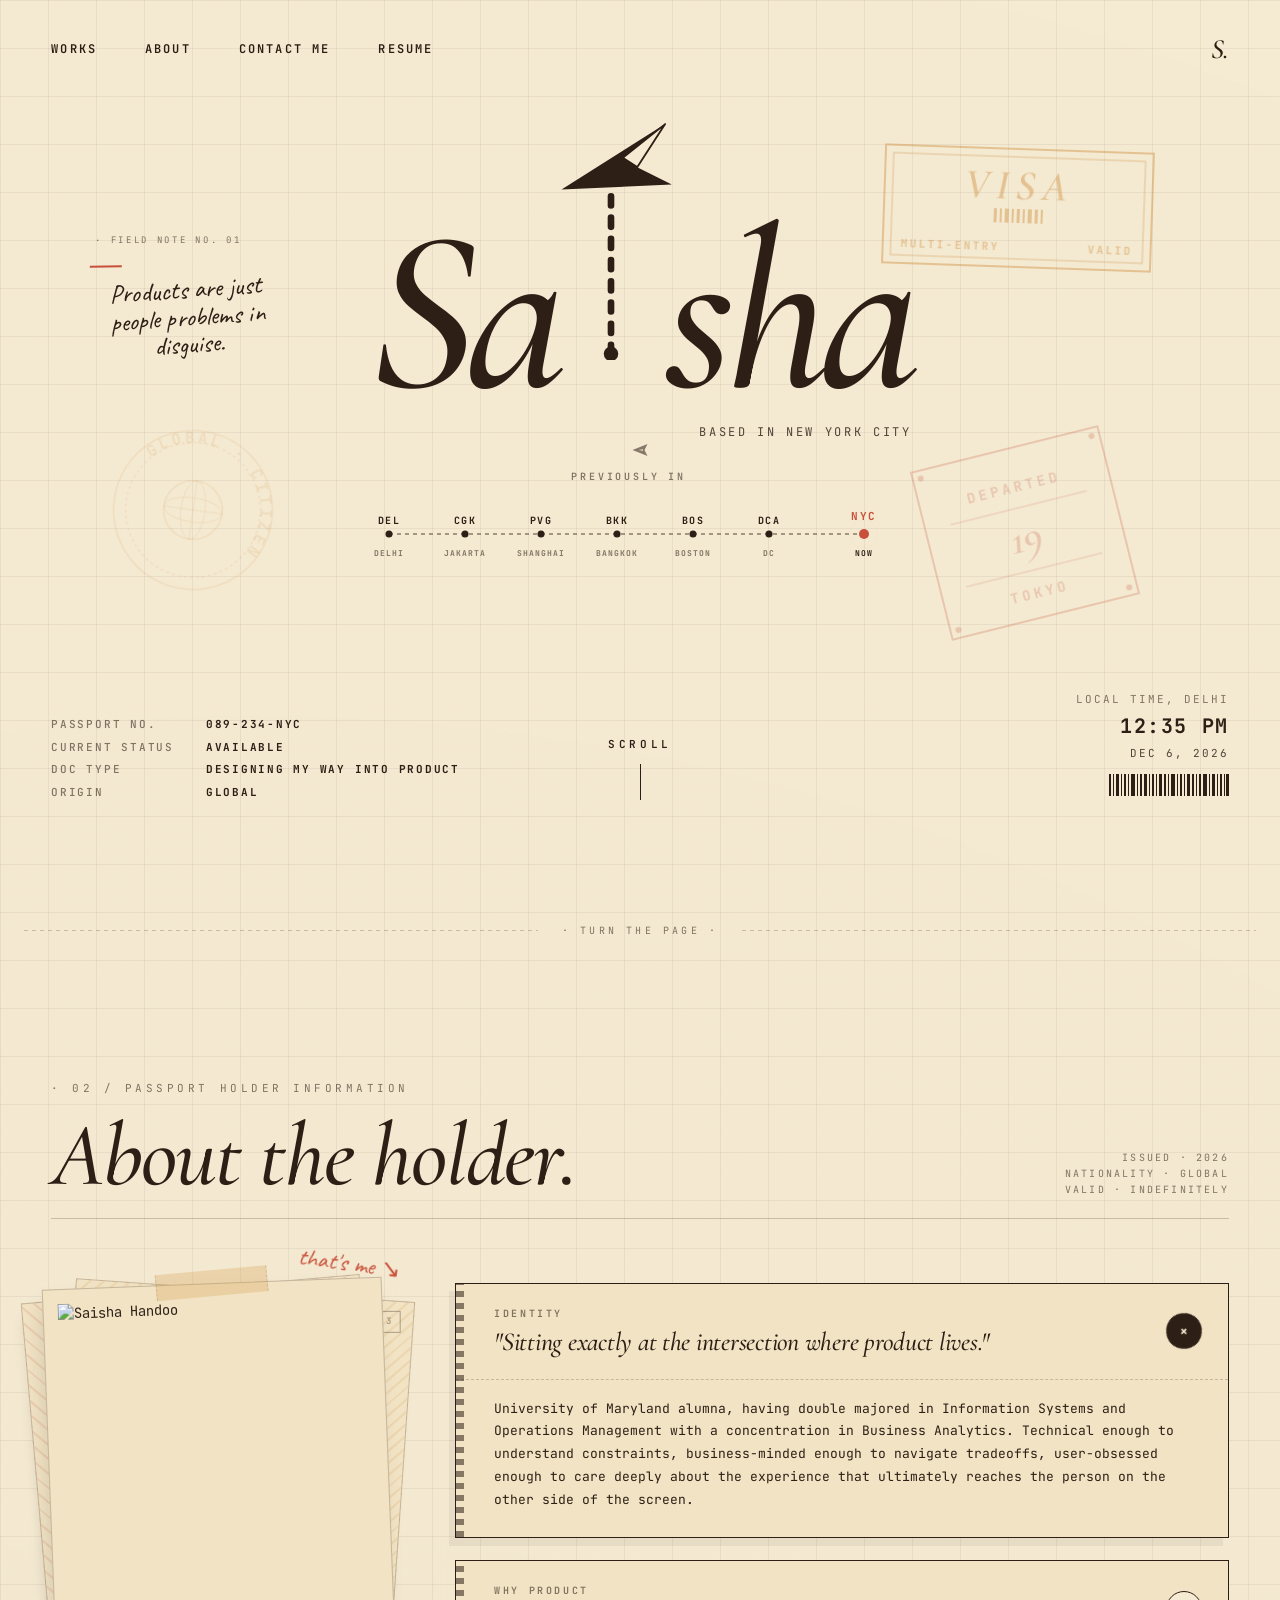
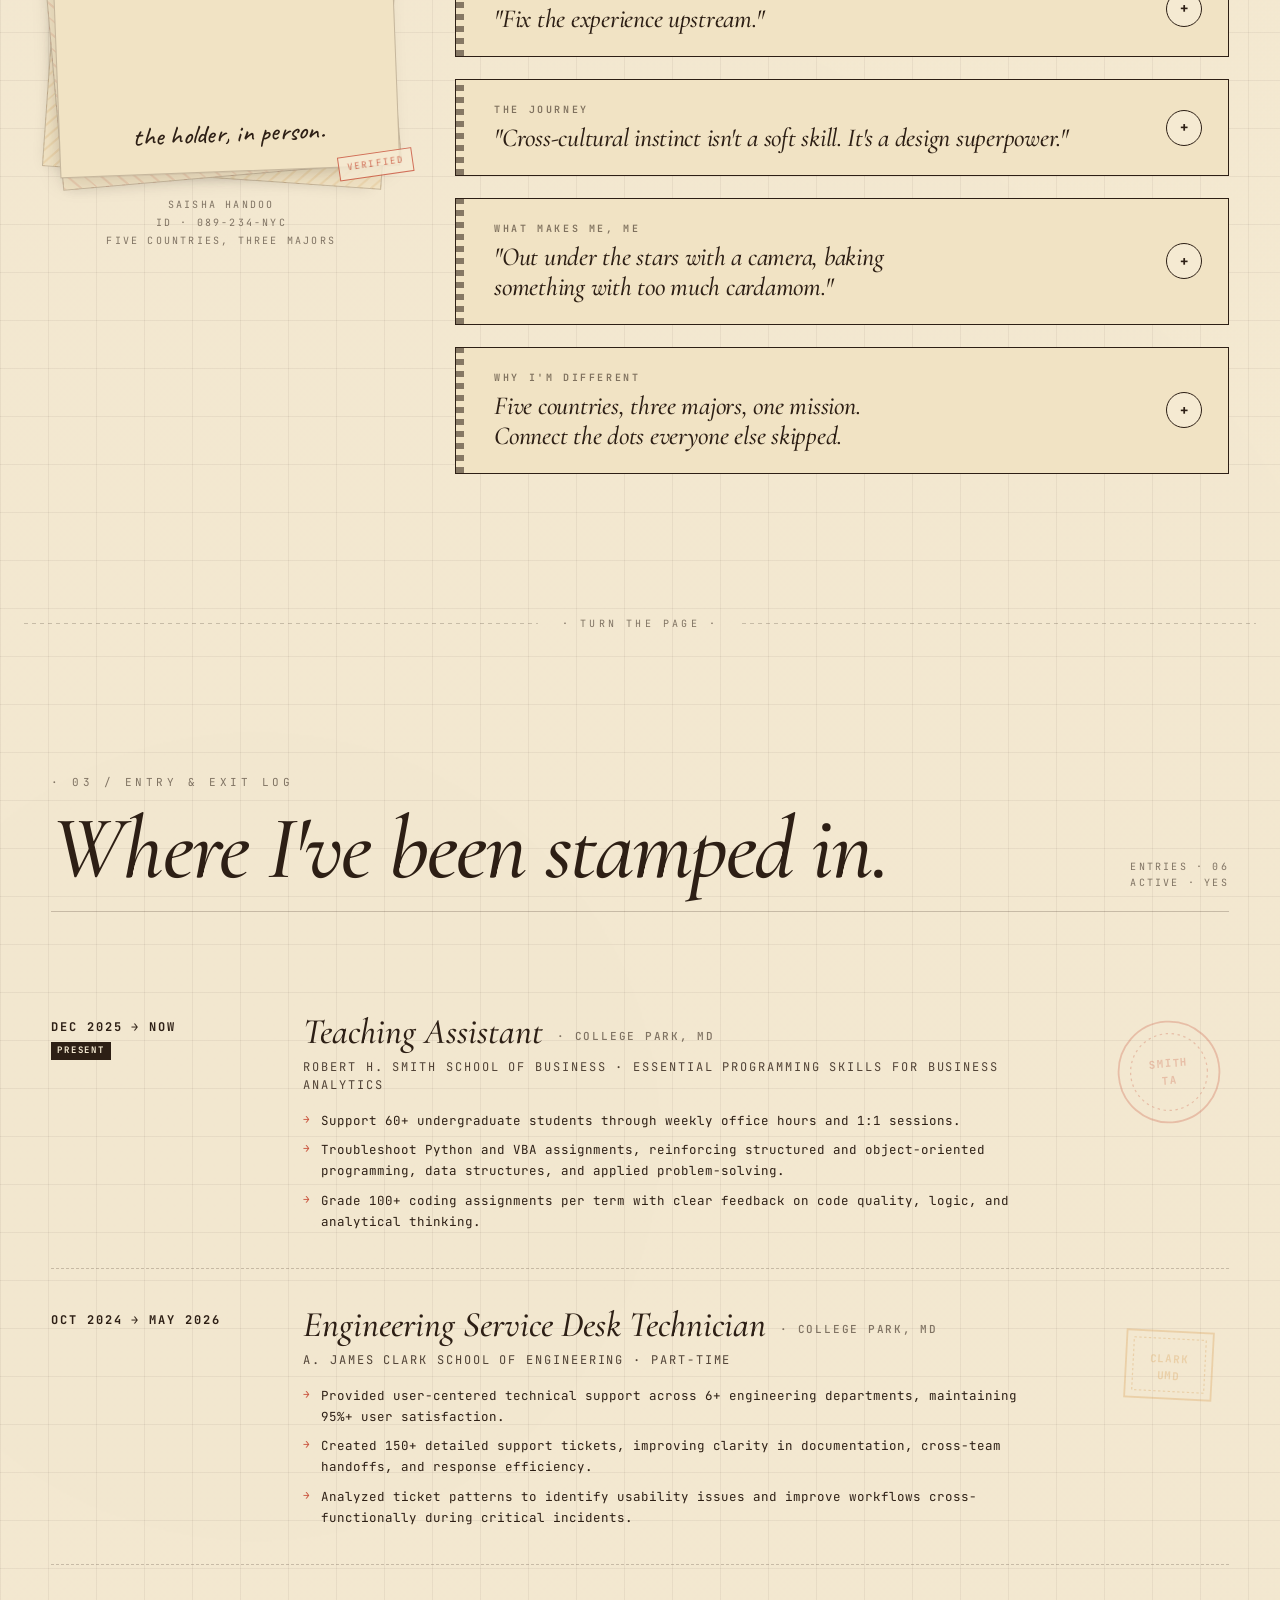
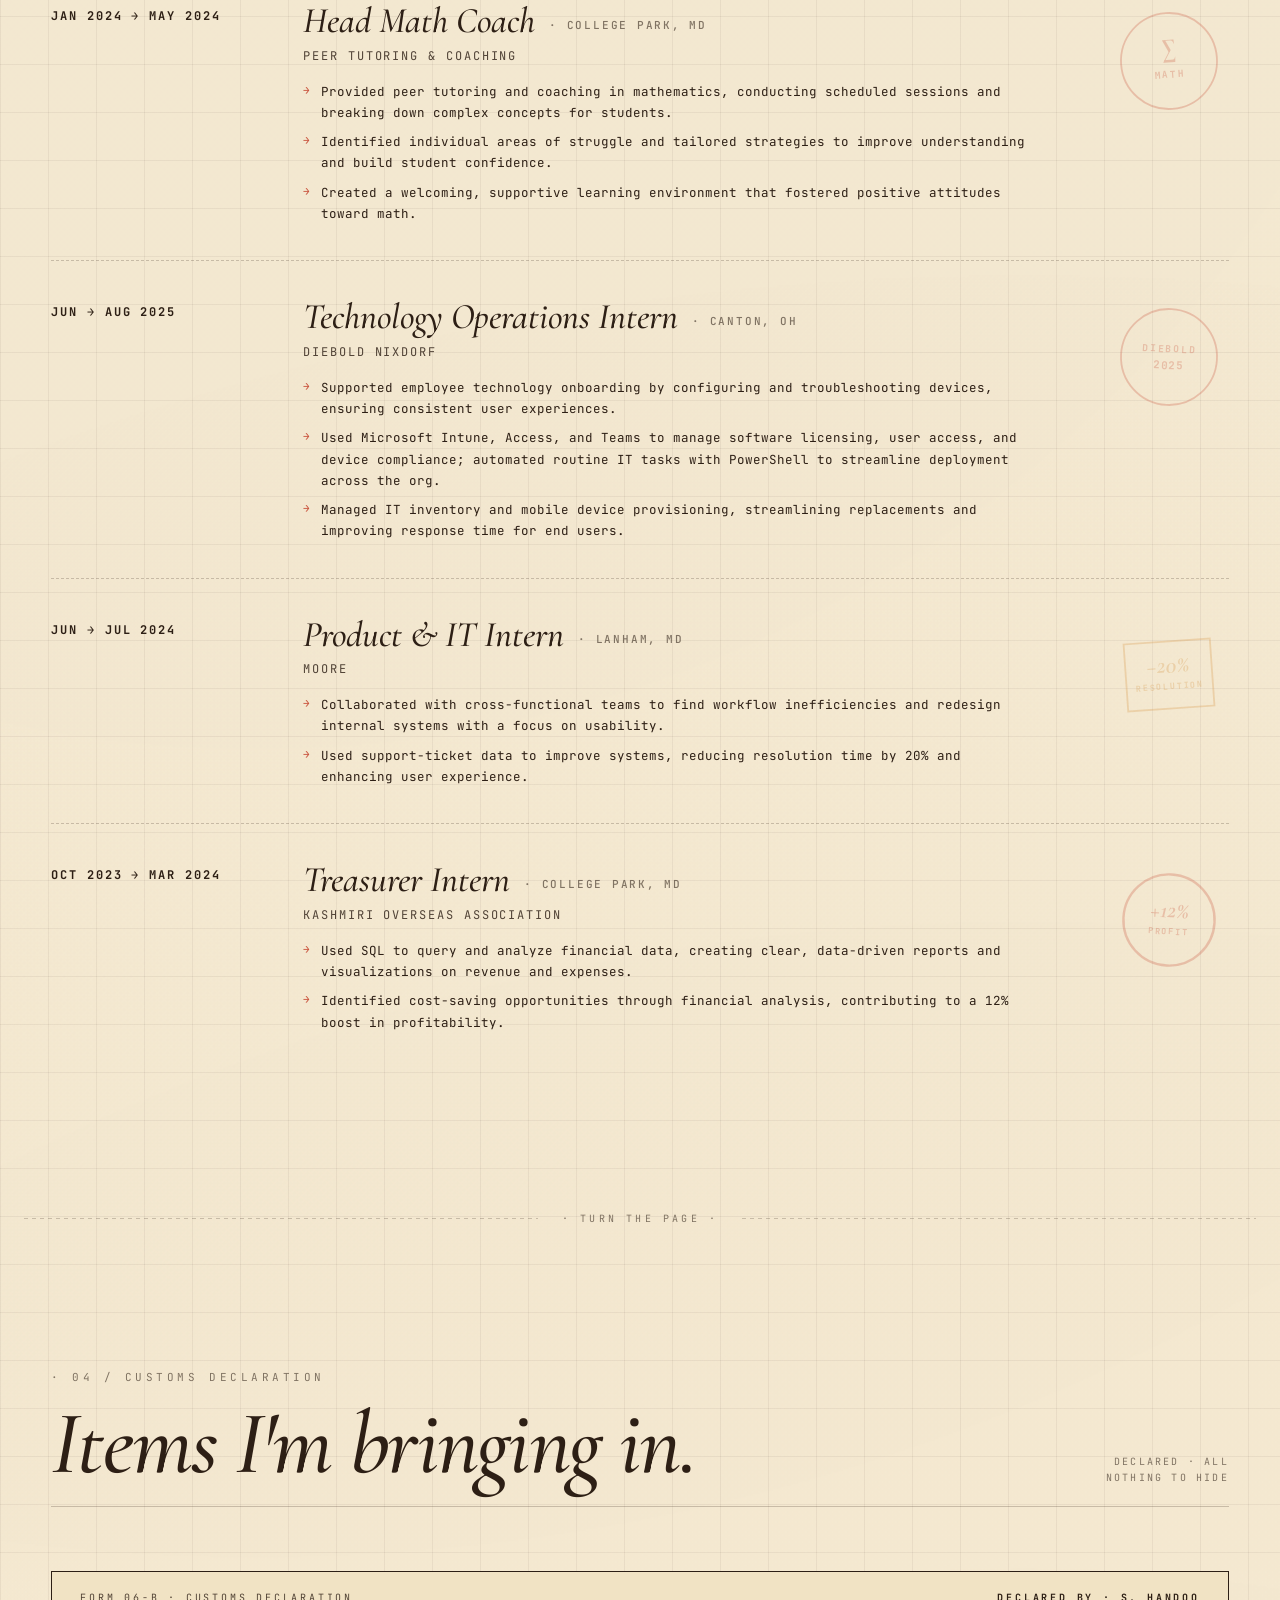
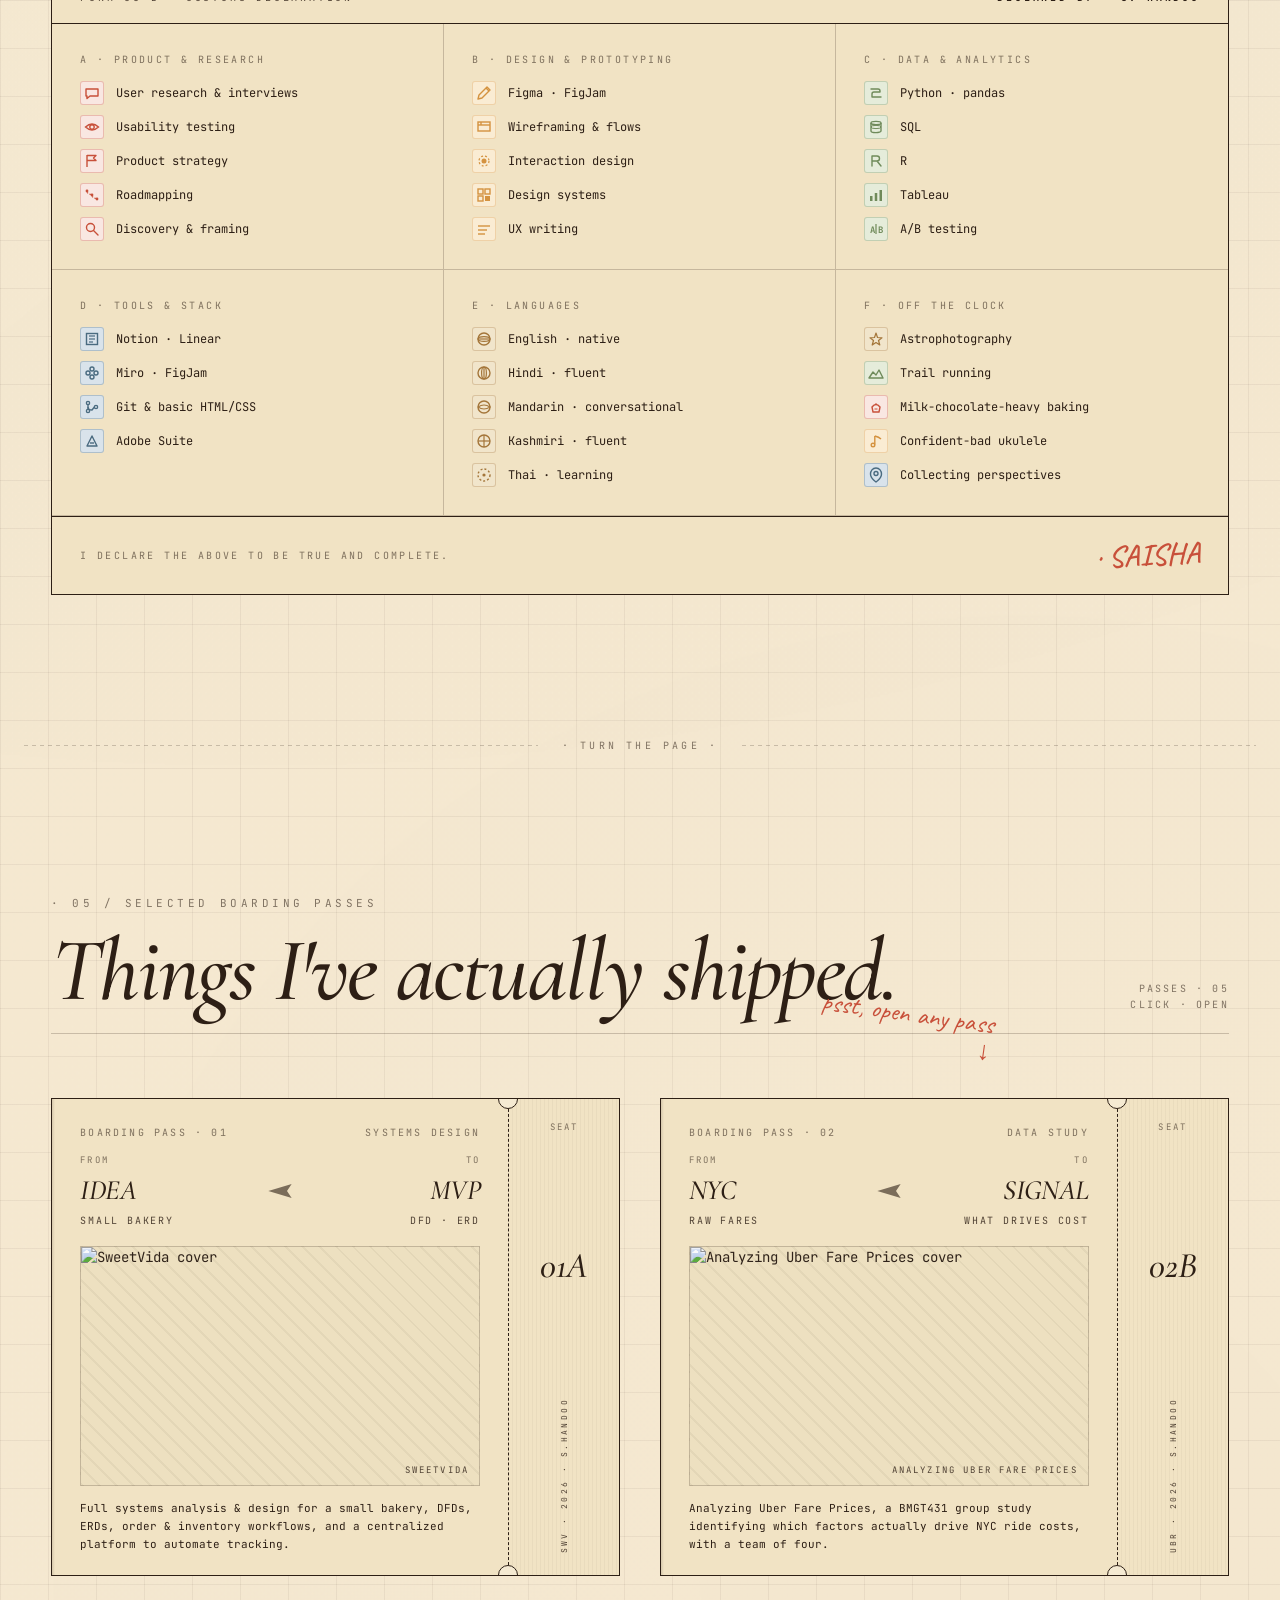
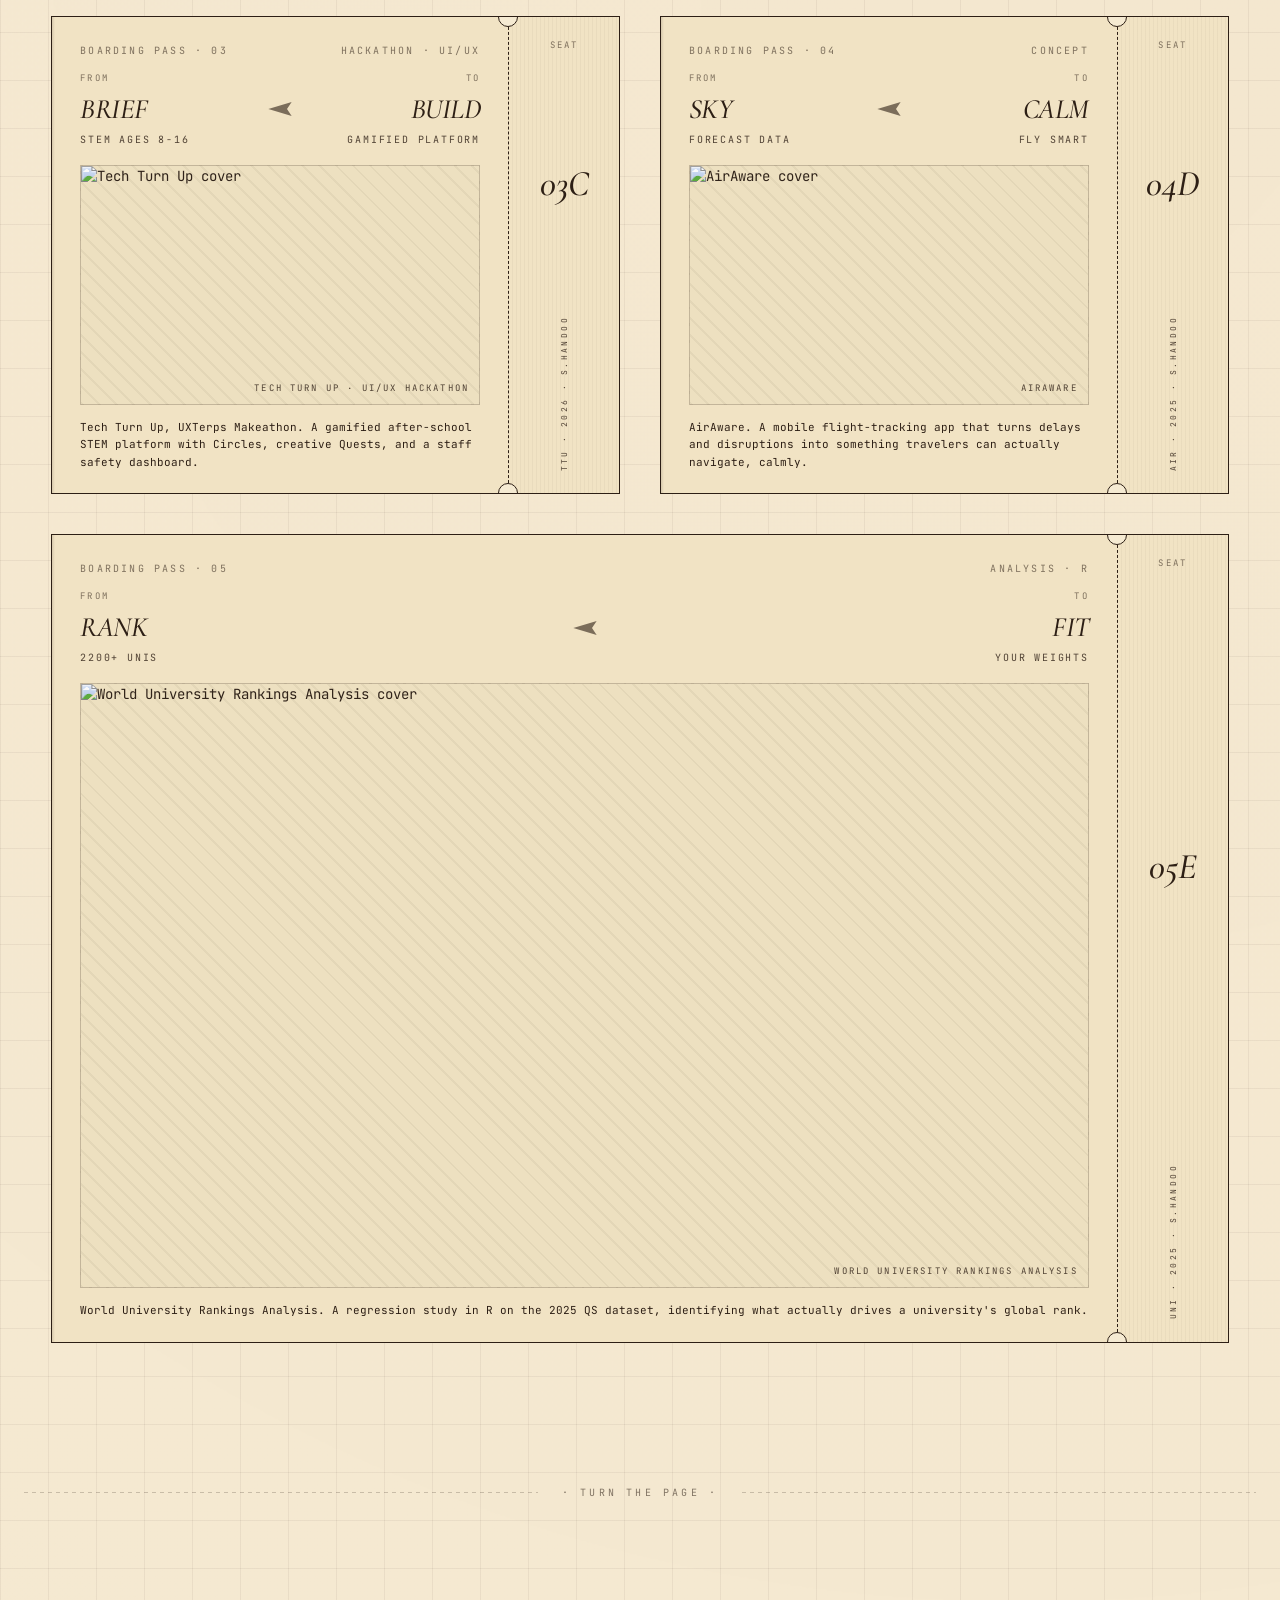
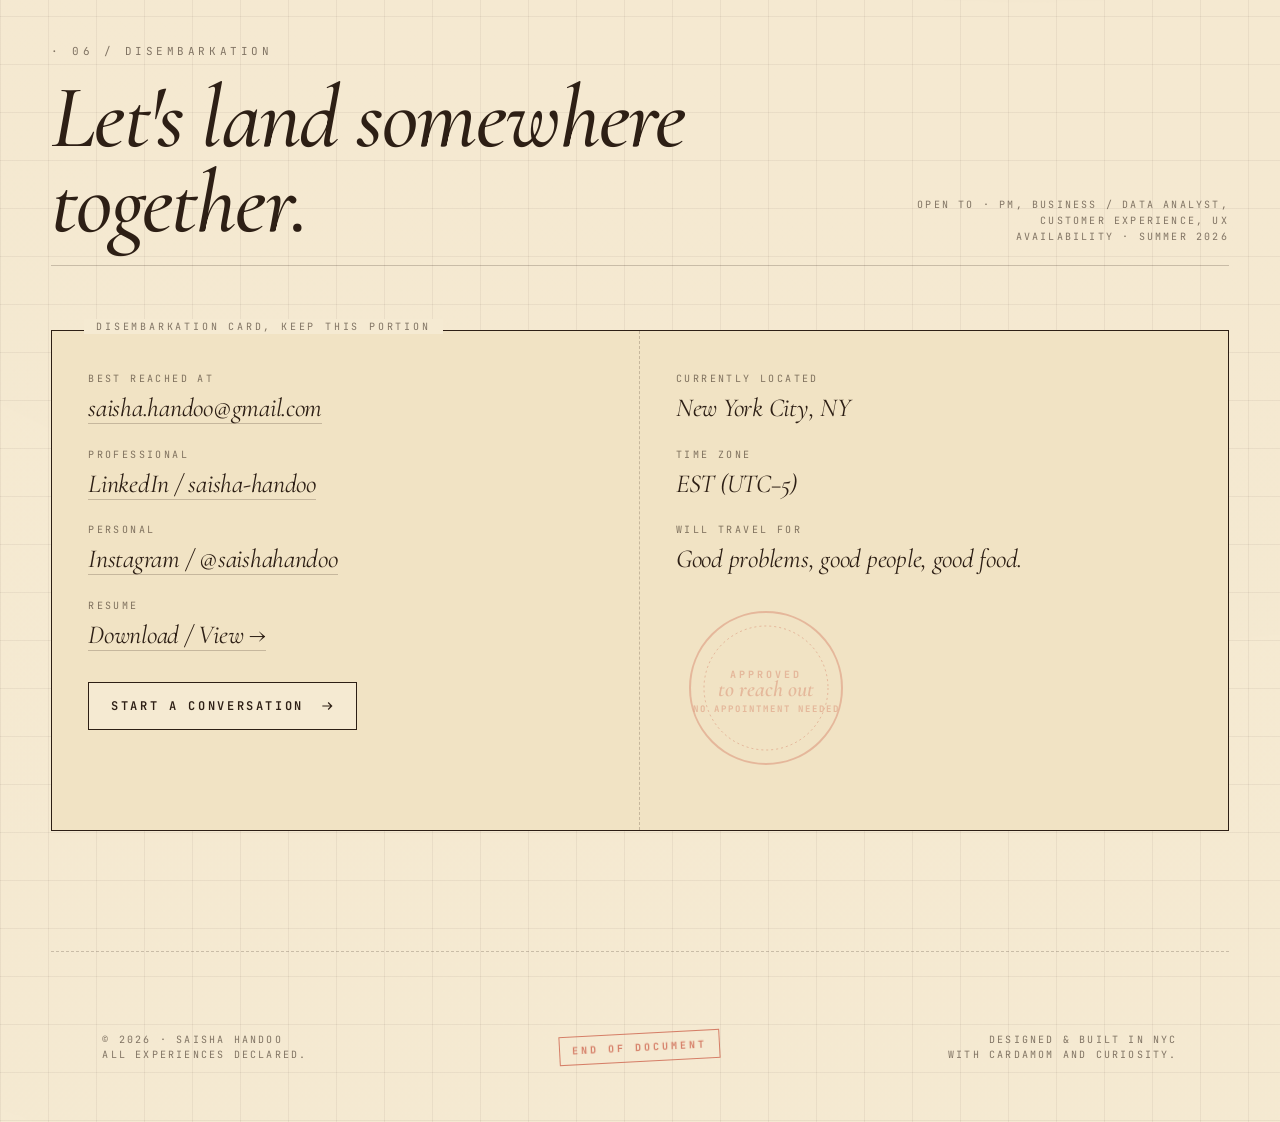
==== index.html @ 53ac6183 "Update index.html" ====
<!doctype html>
<html lang="en">
<head>
<meta charset="utf-8" />
<meta name="viewport" content="width=device-width, initial-scale=1" />
<title>Saisha Handoo, Designing My Way Into Product</title>

<!-- Case-study images referenced from case-studies.js (string paths the
     bundler can't auto-discover). Lifted so they inline into the standalone
     build; resolved at runtime via window.__resources[path]. -->
<meta name="ext-resource-dependency" content="assets/sweetvida.png" data-resource-id="assets/sweetvida.png" />
<meta name="ext-resource-dependency" content="assets/sweetvida-storefront.png" data-resource-id="assets/sweetvida-storefront.png" />
<meta name="ext-resource-dependency" content="assets/sweetvida-about.png" data-resource-id="assets/sweetvida-about.png" />
<meta name="ext-resource-dependency" content="assets/uberfare.png" data-resource-id="assets/uberfare.png" />
<meta name="ext-resource-dependency" content="assets/uberfare-scatter.png" data-resource-id="assets/uberfare-scatter.png" />
<meta name="ext-resource-dependency" content="assets/uberfare-models.png" data-resource-id="assets/uberfare-models.png" />
<meta name="ext-resource-dependency" content="assets/ttu-lesson.png" data-resource-id="assets/ttu-lesson.png" />
<meta name="ext-resource-dependency" content="assets/ttu-chat.png" data-resource-id="assets/ttu-chat.png" />
<meta name="ext-resource-dependency" content="assets/techturnup.png" data-resource-id="assets/techturnup.png" />
<meta name="ext-resource-dependency" content="assets/airaware.png" data-resource-id="assets/airaware.png" />
<meta name="ext-resource-dependency" content="assets/airaware-screens.png" data-resource-id="assets/airaware-screens.png" />
<meta name="ext-resource-dependency" content="assets/airaware-widget.png" data-resource-id="assets/airaware-widget.png" />
<meta name="ext-resource-dependency" content="assets/uniranks.png" data-resource-id="assets/uniranks.png" />
<meta name="ext-resource-dependency" content="assets/uniranks-scatter-matrix.png" data-resource-id="assets/uniranks-scatter-matrix.png" />
<meta name="ext-resource-dependency" content="assets/uniranks-academic.png" data-resource-id="assets/uniranks-academic.png" />
<link rel="preconnect" href="https://fonts.googleapis.com" />
<link rel="preconnect" href="https://fonts.gstatic.com" crossorigin />
<link href="https://fonts.googleapis.com/css2?family=Caveat:wght@400;500;600;700&family=Cormorant+Garamond:ital,wght@0,400;0,500;0,600;1,400;1,500;1,600&family=JetBrains+Mono:wght@400;500;600;700&display=swap" rel="stylesheet" />
<link rel="stylesheet" href="styles.css" />
</head>
<body>

<template id="__bundler_thumbnail">
  <svg viewBox="0 0 100 100" xmlns="http://www.w3.org/2000/svg">
    <rect width="100" height="100" fill="#f5ead2"/>
    <g transform="translate(50 46)">
      <path d="M -16 8 L 18 -8 L 6 4 L 16 12 Z" fill="#2d1f15"/>
      <path d="M 6 4 L 18 -8 L 2 0 Z" fill="#f5ead2" stroke="#2d1f15" stroke-width="0.8" stroke-linejoin="round"/>
      <path d="M -16 8 C -10 18, 0 22, 10 20" fill="none" stroke="#c8503a" stroke-width="2" stroke-dasharray="3 4" stroke-linecap="round"/>
    </g>
    <text x="50" y="82" text-anchor="middle" font-family="Georgia, serif" font-style="italic" font-size="20" fill="#2d1f15">S</text>
  </svg>
</template>

<!-- ============================================
     TOP NAV
     ============================================ -->
<header class="top-nav">
  <nav>
    <a href="#works" data-jump="works">Works</a>
    <a href="#about" data-jump="about">About</a>
    <a href="#contact" data-jump="contact">Contact me</a>
    <a href="https://drive.google.com/file/d/1YmCYC70VwGJCI1CYp3ZBQmkwtdOTzdnE/view?usp=drive_link" target="_blank" rel="noopener">Resume</a>
  </nav>
  <a href="#" class="brand-mark" data-jump="hero">S.</a>
</header>


<!-- ============================================
     HERO  ·  passport cover page
     ============================================ -->
<section class="hero" id="hero" data-screen-label="01 Hero">

  <div class="hero-main">

    <!-- JFK Arrived stamp (top-left) -->
    <div class="stamp stamp-jfk" data-thud="200">
      <svg viewBox="0 0 220 220" xmlns="http://www.w3.org/2000/svg">
        <defs>
          <path id="jfkCircle" d="M 110, 110 m -78, 0 a 78,78 0 1,1 156,0 a 78,78 0 1,1 -156,0" />
        </defs>
        <circle cx="110" cy="110" r="92" fill="none" stroke="var(--stamp-pink-faded)" stroke-width="1.5" stroke-dasharray="3 5"/>
        <circle cx="110" cy="110" r="78" fill="none" stroke="var(--stamp-pink-faded)" stroke-width="1.5"/>
        <text font-family="JetBrains Mono, monospace" font-size="22" font-weight="700" fill="var(--stamp-pink-faded)" letter-spacing="3">
          <textPath href="#jfkCircle" startOffset="6%">JFK · INTL · ARRIVED</textPath>
        </text>
        <text x="110" y="100" text-anchor="middle" font-family="JetBrains Mono, monospace" font-size="14" font-weight="700" fill="var(--stamp-pink-faded)" letter-spacing="2">JFK</text>
        <text x="110" y="120" text-anchor="middle" font-family="JetBrains Mono, monospace" font-size="11" font-weight="700" fill="var(--stamp-pink-faded)" letter-spacing="2">INTL</text>
        <text x="110" y="140" text-anchor="middle" font-family="JetBrains Mono, monospace" font-size="11" font-weight="700" fill="var(--stamp-pink-faded)" letter-spacing="2">ARRIVED</text>
        <path d="M92 152 L105 162 L130 142" fill="none" stroke="var(--stamp-pink-faded)" stroke-width="2"/>
      </svg>
    </div>

    <!-- Visa stamp top right -->
    <div class="stamp stamp-visa" data-thud="380">
      <svg viewBox="0 0 280 130" xmlns="http://www.w3.org/2000/svg">
        <rect x="6" y="6" width="268" height="118" fill="none" stroke="var(--stamp-orange-faded)" stroke-width="2"/>
        <rect x="14" y="14" width="252" height="102" fill="none" stroke="var(--stamp-orange-faded)" stroke-width="1"/>
        <text x="140" y="56" text-anchor="middle" font-family="Cormorant Garamond, serif" font-style="italic" font-size="42" font-weight="600" fill="var(--stamp-orange-faded)" letter-spacing="6">VISA</text>
        <g transform="translate(116 66)">
          <rect x="0" y="0" width="3" height="14" fill="var(--stamp-orange-faded)"/>
          <rect x="6" y="0" width="2" height="14" fill="var(--stamp-orange-faded)"/>
          <rect x="11" y="0" width="4" height="14" fill="var(--stamp-orange-faded)"/>
          <rect x="18" y="0" width="2" height="14" fill="var(--stamp-orange-faded)"/>
          <rect x="23" y="0" width="3" height="14" fill="var(--stamp-orange-faded)"/>
          <rect x="29" y="0" width="2" height="14" fill="var(--stamp-orange-faded)"/>
          <rect x="34" y="0" width="4" height="14" fill="var(--stamp-orange-faded)"/>
          <rect x="41" y="0" width="3" height="14" fill="var(--stamp-orange-faded)"/>
          <rect x="47" y="0" width="2" height="14" fill="var(--stamp-orange-faded)"/>
        </g>
        <text x="24" y="108" font-family="JetBrains Mono, monospace" font-size="11" font-weight="700" fill="var(--stamp-orange-faded)" letter-spacing="2">MULTI-ENTRY</text>
        <text x="256" y="108" text-anchor="end" font-family="JetBrains Mono, monospace" font-size="11" font-weight="700" fill="var(--stamp-orange-faded)" letter-spacing="2">VALID</text>
      </svg>
    </div>

    <!-- Global Citizen stamp bottom-left -->
    <div class="stamp stamp-global" data-thud="640">
      <svg viewBox="0 0 220 220" xmlns="http://www.w3.org/2000/svg">
        <defs>
          <path id="globalCircle" d="M 110, 110 m -78, 0 a 78,78 0 1,1 156,0 a 78,78 0 1,1 -156,0" />
          <path id="globalCircleBottom" d="M 110, 110 m 78, 0 a 78,78 0 1,1 -156,0 a 78,78 0 1,1 156,0" />
        </defs>
        <circle cx="110" cy="110" r="92" fill="none" stroke="var(--stamp-orange-ghost)" stroke-width="1.5"/>
        <circle cx="110" cy="110" r="78" fill="none" stroke="var(--stamp-orange-ghost)" stroke-width="1.5" stroke-dasharray="3 4"/>
        <text font-family="JetBrains Mono, monospace" font-size="18" font-weight="700" fill="var(--stamp-orange-ghost)" letter-spacing="4">
          <textPath href="#globalCircle" startOffset="12%">GLOBAL · CITIZEN</textPath>
        </text>
        <circle cx="110" cy="110" r="34" fill="none" stroke="var(--stamp-orange-ghost)" stroke-width="1.5"/>
        <ellipse cx="110" cy="110" rx="34" ry="14" fill="none" stroke="var(--stamp-orange-ghost)" stroke-width="1"/>
        <ellipse cx="110" cy="110" rx="14" ry="34" fill="none" stroke="var(--stamp-orange-ghost)" stroke-width="1"/>
        <line x1="76" y1="110" x2="144" y2="110" stroke="var(--stamp-orange-ghost)" stroke-width="1"/>
        <line x1="110" y1="76" x2="110" y2="144" stroke="var(--stamp-orange-ghost)" stroke-width="1"/>
      </svg>
    </div>

    <!-- Tokyo Departed stamp bottom-right -->
    <div class="stamp stamp-tokyo" data-thud="820">
      <svg viewBox="0 0 220 200" xmlns="http://www.w3.org/2000/svg">
        <rect x="14" y="14" width="192" height="172" fill="none" stroke="var(--stamp-pink-ghost)" stroke-width="2"/>
        <circle cx="22" cy="22" r="3" fill="var(--stamp-pink-ghost)"/>
        <circle cx="198" cy="22" r="3" fill="var(--stamp-pink-ghost)"/>
        <circle cx="22" cy="178" r="3" fill="var(--stamp-pink-ghost)"/>
        <circle cx="198" cy="178" r="3" fill="var(--stamp-pink-ghost)"/>
        <text x="110" y="58" text-anchor="middle" font-family="JetBrains Mono, monospace" font-size="14" font-weight="700" fill="var(--stamp-pink-ghost)" letter-spacing="4">DEPARTED</text>
        <line x1="40" y1="74" x2="180" y2="74" stroke="var(--stamp-pink-ghost)" stroke-width="1"/>
        <text x="110" y="118" text-anchor="middle" font-family="Cormorant Garamond, serif" font-style="italic" font-size="44" font-weight="600" fill="var(--stamp-pink-ghost)">19</text>
        <line x1="40" y1="138" x2="180" y2="138" stroke="var(--stamp-pink-ghost)" stroke-width="1"/>
        <text x="110" y="166" text-anchor="middle" font-family="JetBrains Mono, monospace" font-size="14" font-weight="700" fill="var(--stamp-pink-ghost)" letter-spacing="4">TOKYO</text>
      </svg>
    </div>

    <!-- Airmail stripe -->
    <div class="stamp stamp-airmail">
      <svg viewBox="0 0 200 100" xmlns="http://www.w3.org/2000/svg">
        <g stroke="var(--stamp-pink-ghost)" stroke-width="6" fill="none">
          <line x1="0" y1="30" x2="200" y2="30"/>
          <line x1="0" y1="50" x2="200" y2="50"/>
          <line x1="0" y1="70" x2="200" y2="70"/>
        </g>
        <text x="100" y="20" text-anchor="middle" font-family="JetBrains Mono, monospace" font-size="11" font-weight="700" fill="var(--stamp-pink-ghost)" letter-spacing="3">VIA AIR MAIL</text>
      </svg>
    </div>

    <!-- Quote -->
    <p class="hero-quote">Products are just people problems in disguise.</p>
    <div class="hero-quote-tag">· field note no. 01</div>

    <!-- Saisha wordmark -->
    <div class="saisha-block">
      <span class="saisha-wordmark">
        Sa<span class="saisha-i-wrap" style="display:inline-block;position:relative;width:0.46em;">
          <!-- the paper plane + flight-path replaces the "i" -->
          <span class="saisha-pin" style="width:0.9em;height:1.05em;top:-0.42em;left:50%;transform:translateX(-50%);">
            <svg viewBox="0 0 60 80" xmlns="http://www.w3.org/2000/svg" fill="none" preserveAspectRatio="xMidYMin meet">
              <!-- curved flight path coming up to the plane (the stem of i) -->
              <path d="M30 78 C 30 60, 30 40, 30 22" stroke="#2d1f15" stroke-width="2.2" stroke-dasharray="3 4" stroke-linecap="round"/>
              <!-- tiny origin dot at the bottom -->
              <circle cx="30" cy="78" r="2.4" fill="#2d1f15"/>
              <!-- paper plane silhouette at the top, banking right -->
              <g transform="translate(30 14) rotate(-12)">
                <path d="M -18 6 L 20 -8 L 8 4 L 18 12 Z" fill="#2d1f15"/>
                <path d="M 8 4 L 20 -8 L 4 0 Z" fill="#f5ead2" stroke="#2d1f15" stroke-width="0.6" stroke-linejoin="round"/>
              </g>
            </svg>
          </span>
          <span style="visibility:hidden;">i</span>
        </span>sha
      </span>

      <div class="saisha-meta">BASED IN NEW YORK CITY</div>

      <!-- Previously in route (layout #1) -->
      <div class="saisha-route" aria-label="Previously based in">
        <div style="font-size:10px;letter-spacing:0.28em;color:var(--ink-faint);text-transform:uppercase;margin-bottom:14px;font-weight:600;">Previously in</div>
        <svg class="route-svg" viewBox="0 0 520 64" xmlns="http://www.w3.org/2000/svg">
          <!-- dashed connector -->
          <line x1="20" y1="36" x2="500" y2="36" stroke="var(--ink-soft)" stroke-width="1" stroke-dasharray="4 4"/>

          <!-- 6 prior stops -->
          <g font-family="JetBrains Mono, monospace" fill="var(--ink)" font-weight="700">
            <g transform="translate(20 36)">
              <circle cx="0" cy="0" r="3.5" fill="var(--ink)"/>
              <text y="-10" text-anchor="middle" font-size="10" letter-spacing="1.5">DEL</text>
              <text y="22" text-anchor="middle" font-size="8" letter-spacing="1" fill="var(--ink-faint)">DELHI</text>
            </g>
            <g transform="translate(96 36)">
              <circle cx="0" cy="0" r="3.5" fill="var(--ink)"/>
              <text y="-10" text-anchor="middle" font-size="10" letter-spacing="1.5">CGK</text>
              <text y="22" text-anchor="middle" font-size="8" letter-spacing="1" fill="var(--ink-faint)">JAKARTA</text>
            </g>
            <g transform="translate(172 36)">
              <circle cx="0" cy="0" r="3.5" fill="var(--ink)"/>
              <text y="-10" text-anchor="middle" font-size="10" letter-spacing="1.5">PVG</text>
              <text y="22" text-anchor="middle" font-size="8" letter-spacing="1" fill="var(--ink-faint)">SHANGHAI</text>
            </g>
            <g transform="translate(248 36)">
              <circle cx="0" cy="0" r="3.5" fill="var(--ink)"/>
              <text y="-10" text-anchor="middle" font-size="10" letter-spacing="1.5">BKK</text>
              <text y="22" text-anchor="middle" font-size="8" letter-spacing="1" fill="var(--ink-faint)">BANGKOK</text>
            </g>
            <g transform="translate(324 36)">
              <circle cx="0" cy="0" r="3.5" fill="var(--ink)"/>
              <text y="-10" text-anchor="middle" font-size="10" letter-spacing="1.5">BOS</text>
              <text y="22" text-anchor="middle" font-size="8" letter-spacing="1" fill="var(--ink-faint)">BOSTON</text>
            </g>
            <g transform="translate(400 36)">
              <circle cx="0" cy="0" r="3.5" fill="var(--ink)"/>
              <text y="-10" text-anchor="middle" font-size="10" letter-spacing="1.5">DCA</text>
              <text y="22" text-anchor="middle" font-size="8" letter-spacing="1" fill="var(--ink-faint)">DC</text>
            </g>
            <!-- current stop NYC, larger + pulsing -->
            <g transform="translate(495 36)">
              <circle cx="0" cy="0" r="9" fill="none" stroke="#c8503a" stroke-width="1.5">
                <animate attributeName="r" values="9;14;9" dur="2s" repeatCount="indefinite"/>
                <animate attributeName="opacity" values="0.8;0;0.8" dur="2s" repeatCount="indefinite"/>
              </circle>
              <circle cx="0" cy="0" r="5" fill="#c8503a"/>
              <text y="-14" text-anchor="middle" font-size="11" letter-spacing="1.5" fill="#c8503a">NYC</text>
              <text y="22" text-anchor="middle" font-size="8" letter-spacing="1" fill="var(--ink)" font-weight="700">NOW</text>
            </g>
          </g>
        </svg>
      </div>
    </div>
  </div>

  <!-- Hero footer: passport meta + scroll + time/barcode -->
  <div class="hero-footer">
    <div class="hero-info">
      <div class="label">Passport No.</div>
      <div class="value">089-234-NYC</div>
      <div class="label">Current Status</div>
      <div class="value">Available</div>
      <div class="label">Doc Type</div>
      <div class="value">Designing My Way Into Product</div>
      <div class="label">Origin</div>
      <div class="value">Global</div>
    </div>

    <div class="hero-scroll">
      SCROLL
      <div class="hero-scroll-line"></div>
    </div>

    <div class="hero-time" data-clock>
      <div class="label" data-clock-label>LOCAL TIME, NEW YORK</div>
      <div class="clock" data-clock-time></div>
      <div class="date" data-clock-date></div>
      <div class="barcode">
        <svg viewBox="0 0 120 22" xmlns="http://www.w3.org/2000/svg" aria-hidden="true">
          <g fill="var(--ink)">
            <rect x="0"  y="0" width="2" height="22"/>
            <rect x="4"  y="0" width="1" height="22"/>
            <rect x="7"  y="0" width="3" height="22"/>
            <rect x="12" y="0" width="1" height="22"/>
            <rect x="15" y="0" width="2" height="22"/>
            <rect x="19" y="0" width="1" height="22"/>
            <rect x="22" y="0" width="4" height="22"/>
            <rect x="28" y="0" width="1" height="22"/>
            <rect x="31" y="0" width="2" height="22"/>
            <rect x="35" y="0" width="3" height="22"/>
            <rect x="40" y="0" width="1" height="22"/>
            <rect x="43" y="0" width="2" height="22"/>
            <rect x="47" y="0" width="1" height="22"/>
            <rect x="50" y="0" width="3" height="22"/>
            <rect x="55" y="0" width="2" height="22"/>
            <rect x="59" y="0" width="1" height="22"/>
            <rect x="62" y="0" width="4" height="22"/>
            <rect x="68" y="0" width="1" height="22"/>
            <rect x="71" y="0" width="2" height="22"/>
            <rect x="75" y="0" width="1" height="22"/>
            <rect x="78" y="0" width="3" height="22"/>
            <rect x="83" y="0" width="2" height="22"/>
            <rect x="87" y="0" width="1" height="22"/>
            <rect x="90" y="0" width="2" height="22"/>
            <rect x="94" y="0" width="4" height="22"/>
            <rect x="100" y="0" width="1" height="22"/>
            <rect x="103" y="0" width="3" height="22"/>
            <rect x="108" y="0" width="1" height="22"/>
            <rect x="111" y="0" width="2" height="22"/>
            <rect x="115" y="0" width="1" height="22"/>
            <rect x="117" y="0" width="3" height="22"/>
          </g>
        </svg>
      </div>
    </div>
  </div>
</section>


<!-- page-turn divider -->
<div class="page-turn">· turn the page ·</div>


<!-- ============================================
     ABOUT  ·  Passport Holder Information
     ============================================ -->
<section class="section" id="about" data-screen-label="02 About">
  <div class="section-header reveal">
    <div>
      <div class="section-eyebrow">· 02 / Passport Holder Information</div>
      <h2 class="section-title">About <em>the holder.</em></h2>
    </div>
    <div class="section-stamp">
      ISSUED · 2026<br/>
      NATIONALITY · GLOBAL<br/>
      VALID · INDEFINITELY
    </div>
  </div>

  <div class="about-layout">

      <!-- Polaroid photo column with stacked backs and a piece of washi tape -->
      <div class="about-photo-col reveal">
        <div class="polaroid-stack">
          <div class="polaroid-back polaroid-back-1">
            <span class="corner-stamp">DEL · 2003</span>
          </div>
          <div class="polaroid-back polaroid-back-2">
            <span class="corner-stamp bottom">JKT · 2009</span>
          </div>
          <figure class="polaroid">
            <img src="assets/saisha.jpeg" alt="Saisha Handoo" />
            <figcaption class="caption">the holder, in person.</figcaption>
            <span class="stamp-corner">VERIFIED</span>
          </figure>
          <span class="scribble tilt-r" style="top:-32px;left:auto;right:-10px;font-size:24px;">that's me ↘</span>
        </div>
        <div style="font-family:var(--mono);font-size:10px;letter-spacing:0.22em;text-transform:uppercase;color:var(--ink-faint);text-align:center;line-height:1.8;">
          Saisha Handoo<br/>
          ID · 089-234-NYC<br/>
          Five countries, three majors
        </div>
      </div>

    <!-- Note cards: each opens like a paper note with title visible up front -->
    <div class="about-cards">

      <details class="note-card reveal" open>
        <summary>
          <div>
            <div class="note-tag">Identity</div>
            <div class="note-title">"Sitting exactly at the intersection where product lives."</div>
          </div>
          <div class="note-toggle">+</div>
        </summary>
        <div class="note-body">University of Maryland alumna, having double majored in Information Systems and Operations Management with a concentration in Business Analytics. Technical enough to understand constraints, business-minded enough to navigate tradeoffs, user-obsessed enough to care deeply about the experience that ultimately reaches the person on the other side of the screen.</div>
      </details>

      <details class="note-card reveal">
        <summary>
          <div>
            <div class="note-tag">Why Product</div>
            <div class="note-title">"Fix the experience upstream."</div>
          </div>
          <div class="note-toggle">+</div>
        </summary>
        <div class="note-body">I've always been the person who notices when something doesn't work, not just that it's broken, but why it's frustrating for the person using it. At Moore, I traced 30% of escalations back to a single ambiguous design decision. I redesigned it. Resolution time dropped 20%. That moment crystallized it: the highest-leverage thing you can do is fix the experience upstream.</div>
      </details>

      <details class="note-card reveal">
        <summary>
          <div>
            <div class="note-tag">The Journey</div>
            <div class="note-title">"Cross-cultural instinct isn't a soft skill. It's a design superpower."</div>
          </div>
          <div class="note-toggle">+</div>
        </summary>
        <div class="note-body">I grew up across five countries, which means I naturally think about how the same product lands differently depending on who's using it. I don't default to the assumed user. I build for everyone.</div>
      </details>

      <details class="note-card reveal">
        <summary>
          <div>
            <div class="note-tag">What Makes Me, Me</div>
            <div class="note-title">"Out under the stars with a camera, baking something with too much cardamom."</div>
          </div>
          <div class="note-toggle">+</div>
        </summary>
        <div class="note-body">When I'm not thinking about products, I'm out under the stars with a camera, running trails, baking something that probably has too much cardamom, or playing my ukulele badly and confidently. I'm obsessively outdoorsy. Travel is less a hobby and more a way of collecting perspectives. Every country I've lived in shows up in how I design.</div>
      </details>

      <details class="note-card reveal">
        <summary>
          <div>
            <div class="note-tag">Why I'm Different</div>
            <div class="note-title">Five countries, three majors, one mission. <em>Connect the dots everyone else skipped.</em></div>
          </div>
          <div class="note-toggle">+</div>
        </summary>
        <div class="note-body">Most people study one thing. I study the space between things. Between the technical and the human, between the business goal and the user's reality, between what a product says it does and what it actually feels like to use.</div>
      </details>

    </div>
  </div>
</section>


<!-- page-turn divider -->
<div class="page-turn">· turn the page ·</div>


<!-- ============================================
     EXPERIENCE  ·  Entry / Exit Log
     ============================================ -->
<section class="section" id="experience" data-screen-label="03 Experience">
  <div class="section-header reveal">
    <div>
      <div class="section-eyebrow">· 03 / Entry & Exit Log</div>
      <h2 class="section-title">Where I've <em>been stamped in.</em></h2>
    </div>
    <div class="section-stamp">
      ENTRIES · 06<br/>
      ACTIVE · YES
    </div>
  </div>

  <div class="experience-list">

    <div class="entry reveal">
      <div class="entry-date">
        Dec 2025 → Now
        <div class="now">Present</div>
      </div>
      <div class="entry-body">
        <h3 class="role">Teaching Assistant <span class="entry-loc">· College Park, MD</span></h3>
        <div class="org">Robert H. Smith School of Business · Essential Programming Skills for Business Analytics</div>
        <ul class="blurb-list">
          <li>Support 60+ undergraduate students through weekly office hours and 1:1 sessions.</li>
          <li>Troubleshoot Python and VBA assignments, reinforcing structured and object-oriented programming, data structures, and applied problem-solving.</li>
          <li>Grade 100+ coding assignments per term with clear feedback on code quality, logic, and analytical thinking.</li>
        </ul>
      </div>
      <div class="entry-stamp">
        <svg viewBox="0 0 100 100" xmlns="http://www.w3.org/2000/svg">
          <circle cx="50" cy="50" r="42" fill="none" stroke="var(--stamp-pink-faded)" stroke-width="1.5"/>
          <circle cx="50" cy="50" r="32" fill="none" stroke="var(--stamp-pink-faded)" stroke-width="1" stroke-dasharray="2 3"/>
          <text x="50" y="46" text-anchor="middle" font-family="JetBrains Mono, monospace" font-size="9" font-weight="700" fill="var(--stamp-pink-faded)" letter-spacing="1.5">SMITH</text>
          <text x="50" y="60" text-anchor="middle" font-family="JetBrains Mono, monospace" font-size="9" font-weight="700" fill="var(--stamp-pink-faded)" letter-spacing="1.5">TA</text>
        </svg>
      </div>
    </div>

    <div class="entry reveal">
      <div class="entry-date">
        Oct 2024 → May 2026
      </div>
      <div class="entry-body">
        <h3 class="role">Engineering Service Desk Technician <span class="entry-loc">· College Park, MD</span></h3>
        <div class="org">A. James Clark School of Engineering · Part-Time</div>
        <ul class="blurb-list">
          <li>Provided user-centered technical support across 6+ engineering departments, maintaining 95%+ user satisfaction.</li>
          <li>Created 150+ detailed support tickets, improving clarity in documentation, cross-team handoffs, and response efficiency.</li>
          <li>Analyzed ticket patterns to identify usability issues and improve workflows cross-functionally during critical incidents.</li>
        </ul>
      </div>
      <div class="entry-stamp">
        <svg viewBox="0 0 100 100" xmlns="http://www.w3.org/2000/svg">
          <rect x="14" y="22" width="72" height="56" fill="none" stroke="var(--stamp-orange-faded)" stroke-width="1.5"/>
          <rect x="20" y="28" width="60" height="44" fill="none" stroke="var(--stamp-orange-faded)" stroke-width="1" stroke-dasharray="2 2"/>
          <text x="50" y="48" text-anchor="middle" font-family="JetBrains Mono, monospace" font-size="9" font-weight="700" fill="var(--stamp-orange-faded)" letter-spacing="1.5">CLARK</text>
          <text x="50" y="62" text-anchor="middle" font-family="JetBrains Mono, monospace" font-size="9" font-weight="700" fill="var(--stamp-orange-faded)" letter-spacing="1.5">UMD</text>
        </svg>
      </div>
    </div>

    <div class="entry reveal">
      <div class="entry-date">Jan 2024 → May 2024</div>
      <div class="entry-body">
        <h3 class="role">Head Math Coach <span class="entry-loc">· College Park, MD</span></h3>
        <div class="org">Peer Tutoring &amp; Coaching</div>
        <ul class="blurb-list">
          <li>Provided peer tutoring and coaching in mathematics, conducting scheduled sessions and breaking down complex concepts for students.</li>
          <li>Identified individual areas of struggle and tailored strategies to improve understanding and build student confidence.</li>
          <li>Created a welcoming, supportive learning environment that fostered positive attitudes toward math.</li>
        </ul>
      </div>
      <div class="entry-stamp">
        <svg viewBox="0 0 100 100" xmlns="http://www.w3.org/2000/svg">
          <circle cx="50" cy="50" r="40" fill="none" stroke="var(--stamp-pink-faded)" stroke-width="1.5"/>
          <text x="50" y="48" text-anchor="middle" font-family="Cormorant Garamond, serif" font-style="italic" font-size="22" fill="var(--stamp-pink-faded)" font-weight="600">∑</text>
          <text x="50" y="64" text-anchor="middle" font-family="JetBrains Mono, monospace" font-size="8" font-weight="700" fill="var(--stamp-pink-faded)" letter-spacing="1.5">MATH</text>
        </svg>
      </div>
    </div>

    <div class="entry reveal">
      <div class="entry-date">Jun → Aug 2025</div>
      <div class="entry-body">
        <h3 class="role">Technology Operations Intern <span class="entry-loc">· Canton, OH</span></h3>
        <div class="org">Diebold Nixdorf</div>
        <ul class="blurb-list">
          <li>Supported employee technology onboarding by configuring and troubleshooting devices, ensuring consistent user experiences.</li>
          <li>Used Microsoft Intune, Access, and Teams to manage software licensing, user access, and device compliance; automated routine IT tasks with PowerShell to streamline deployment across the org.</li>
          <li>Managed IT inventory and mobile device provisioning, streamlining replacements and improving response time for end users.</li>
        </ul>
      </div>
      <div class="entry-stamp">
        <svg viewBox="0 0 100 100" xmlns="http://www.w3.org/2000/svg">
          <circle cx="50" cy="50" r="40" fill="none" stroke="var(--stamp-pink-faded)" stroke-width="1.5"/>
          <text x="50" y="46" text-anchor="middle" font-family="JetBrains Mono, monospace" font-size="8" font-weight="700" fill="var(--stamp-pink-faded)" letter-spacing="1.5">DIEBOLD</text>
          <text x="50" y="60" text-anchor="middle" font-family="JetBrains Mono, monospace" font-size="9" font-weight="700" fill="var(--stamp-pink-faded)" letter-spacing="1.5">2025</text>
        </svg>
      </div>
    </div>

    <div class="entry reveal">
      <div class="entry-date">Jun → Jul 2024</div>
      <div class="entry-body">
        <h3 class="role">Product &amp; IT Intern <span class="entry-loc">· Lanham, MD</span></h3>
        <div class="org">Moore</div>
        <ul class="blurb-list">
          <li>Collaborated with cross-functional teams to find workflow inefficiencies and redesign internal systems with a focus on usability.</li>
          <li>Used support-ticket data to improve systems, reducing resolution time by 20% and enhancing user experience.</li>
        </ul>
      </div>
      <div class="entry-stamp">
        <svg viewBox="0 0 100 100" xmlns="http://www.w3.org/2000/svg">
          <rect x="14" y="22" width="72" height="56" fill="none" stroke="var(--stamp-orange-faded)" stroke-width="1.5"/>
          <text x="50" y="48" text-anchor="middle" font-family="Cormorant Garamond, serif" font-style="italic" font-size="20" fill="var(--stamp-orange-faded)" font-weight="600">−20%</text>
          <text x="50" y="62" text-anchor="middle" font-family="JetBrains Mono, monospace" font-size="7" font-weight="700" fill="var(--stamp-orange-faded)" letter-spacing="1.5">RESOLUTION</text>
        </svg>
      </div>
    </div>

    <div class="entry reveal">
      <div class="entry-date">Oct 2023 → Mar 2024</div>
      <div class="entry-body">
        <h3 class="role">Treasurer Intern <span class="entry-loc">· College Park, MD</span></h3>
        <div class="org">Kashmiri Overseas Association</div>
        <ul class="blurb-list">
          <li>Used SQL to query and analyze financial data, creating clear, data-driven reports and visualizations on revenue and expenses.</li>
          <li>Identified cost-saving opportunities through financial analysis, contributing to a 12% boost in profitability.</li>
        </ul>
      </div>
      <div class="entry-stamp">
        <svg viewBox="0 0 100 100" xmlns="http://www.w3.org/2000/svg">
          <circle cx="50" cy="50" r="38" fill="none" stroke="var(--stamp-pink-faded)" stroke-width="2"/>
          <text x="50" y="48" text-anchor="middle" font-family="Cormorant Garamond, serif" font-style="italic" font-size="20" fill="var(--stamp-pink-faded)" font-weight="600">+12%</text>
          <text x="50" y="62" text-anchor="middle" font-family="JetBrains Mono, monospace" font-size="7" font-weight="700" fill="var(--stamp-pink-faded)" letter-spacing="1.5">PROFIT</text>
        </svg>
      </div>
    </div>

  </div>
</section>


<!-- page-turn divider -->
<div class="page-turn">· turn the page ·</div>


<!-- ============================================
     SKILLS  ·  Customs Declaration
     ============================================ -->
<section class="section" id="skills" data-screen-label="04 Skills">
  <div class="section-header reveal">
    <div>
      <div class="section-eyebrow">· 04 / Customs Declaration</div>
      <h2 class="section-title">Items <em>I'm bringing in.</em></h2>
    </div>
    <div class="section-stamp">
      DECLARED · ALL<br/>
      NOTHING TO HIDE
    </div>
  </div>

  <div class="skills-form reveal">
    <div class="skills-form-header">
      <div>Form 06-B · Customs Declaration</div>
      <div class="skills-form-title">Declared by · S. Handoo</div>
    </div>

    <div class="skills-grid">
      <div class="skills-cell">
        <div class="skills-cell-label">A · Product &amp; Research</div>
        <ul class="skills-list">
          <li class="skill-item">
            <span class="skill-icon" aria-hidden="true"><svg viewBox="0 0 16 16"><path d="M2 4 H14 V11 H6 L3 13.5 V11 H2 Z" fill="none" stroke="currentColor" stroke-width="1.4" stroke-linejoin="round"/></svg></span>
            User research &amp; interviews
          </li>
          <li class="skill-item">
            <span class="skill-icon" aria-hidden="true"><svg viewBox="0 0 16 16"><path d="M1.5 8 Q 8 2 14.5 8 Q 8 14 1.5 8 Z" fill="none" stroke="currentColor" stroke-width="1.4"/><circle cx="8" cy="8" r="2.2" fill="none" stroke="currentColor" stroke-width="1.4"/></svg></span>
            Usability testing
          </li>
          <li class="skill-item">
            <span class="skill-icon" aria-hidden="true"><svg viewBox="0 0 16 16"><line x1="3" y1="2" x2="3" y2="14" stroke="currentColor" stroke-width="1.4"/><path d="M3 2.5 H12 L9.5 5 L12 7.5 H3" fill="none" stroke="currentColor" stroke-width="1.4" stroke-linejoin="round"/></svg></span>
            Product strategy
          </li>
          <li class="skill-item">
            <span class="skill-icon" aria-hidden="true"><svg viewBox="0 0 16 16"><circle cx="3" cy="4" r="1.4" fill="currentColor"/><circle cx="8" cy="8" r="1.4" fill="currentColor"/><circle cx="13" cy="12" r="1.4" fill="currentColor"/><path d="M3 5.4 Q 5 7 8 8 M8 9.4 Q 10 11 13 12" fill="none" stroke="currentColor" stroke-width="1.2" stroke-dasharray="1.5 1.5"/></svg></span>
            Roadmapping
          </li>
          <li class="skill-item">
            <span class="skill-icon" aria-hidden="true"><svg viewBox="0 0 16 16"><circle cx="6.5" cy="6.5" r="4" fill="none" stroke="currentColor" stroke-width="1.4"/><line x1="9.5" y1="9.5" x2="14" y2="14" stroke="currentColor" stroke-width="1.4" stroke-linecap="round"/></svg></span>
            Discovery &amp; framing
          </li>
        </ul>
      </div>

      <div class="skills-cell">
        <div class="skills-cell-label">B · Design &amp; Prototyping</div>
        <ul class="skills-list">
          <li class="skill-item">
            <span class="skill-icon" aria-hidden="true"><svg viewBox="0 0 16 16"><path d="M11 2 L14 5 L6 13 L2 14 L3 10 Z" fill="none" stroke="currentColor" stroke-width="1.4" stroke-linejoin="round"/><line x1="10" y1="3" x2="13" y2="6" stroke="currentColor" stroke-width="1.4"/></svg></span>
            Figma · FigJam
          </li>
          <li class="skill-item">
            <span class="skill-icon" aria-hidden="true"><svg viewBox="0 0 16 16"><rect x="2" y="3" width="12" height="9" fill="none" stroke="currentColor" stroke-width="1.4"/><line x1="2" y1="6" x2="14" y2="6" stroke="currentColor" stroke-width="1.4"/><line x1="5" y1="3" x2="5" y2="6" stroke="currentColor" stroke-width="1.4"/></svg></span>
            Wireframing &amp; flows
          </li>
          <li class="skill-item">
            <span class="skill-icon" aria-hidden="true"><svg viewBox="0 0 16 16"><circle cx="8" cy="8" r="2.5" fill="currentColor"/><circle cx="8" cy="8" r="5" fill="none" stroke="currentColor" stroke-width="1.2" stroke-dasharray="2 2"/></svg></span>
            Interaction design
          </li>
          <li class="skill-item">
            <span class="skill-icon" aria-hidden="true"><svg viewBox="0 0 16 16"><rect x="2" y="2" width="5" height="5" fill="none" stroke="currentColor" stroke-width="1.4"/><rect x="9" y="2" width="5" height="5" fill="none" stroke="currentColor" stroke-width="1.4"/><rect x="2" y="9" width="5" height="5" fill="none" stroke="currentColor" stroke-width="1.4"/><rect x="9" y="9" width="5" height="5" fill="currentColor"/></svg></span>
            Design systems
          </li>
          <li class="skill-item">
            <span class="skill-icon" aria-hidden="true"><svg viewBox="0 0 16 16"><line x1="2" y1="5" x2="14" y2="5" stroke="currentColor" stroke-width="1.4"/><line x1="2" y1="9" x2="11" y2="9" stroke="currentColor" stroke-width="1.4"/><line x1="2" y1="13" x2="9" y2="13" stroke="currentColor" stroke-width="1.4"/></svg></span>
            UX writing
          </li>
        </ul>
      </div>

      <div class="skills-cell">
        <div class="skills-cell-label">C · Data &amp; Analytics</div>
        <ul class="skills-list">
          <li class="skill-item">
            <span class="skill-icon" aria-hidden="true"><svg viewBox="0 0 16 16"><path d="M3 4 H10 A2 2 0 0 1 12 6 V7 H6 A2 2 0 0 0 4 9 V12 H13" fill="none" stroke="currentColor" stroke-width="1.4" stroke-linecap="round" stroke-linejoin="round"/></svg></span>
            Python · pandas
          </li>
          <li class="skill-item">
            <span class="skill-icon" aria-hidden="true"><svg viewBox="0 0 16 16"><ellipse cx="8" cy="4" rx="5" ry="1.6" fill="none" stroke="currentColor" stroke-width="1.4"/><path d="M3 4 V12 A5 1.6 0 0 0 13 12 V4" fill="none" stroke="currentColor" stroke-width="1.4"/><ellipse cx="8" cy="8" rx="5" ry="1.6" fill="none" stroke="currentColor" stroke-width="1"/></svg></span>
            SQL
          </li>
          <li class="skill-item">
            <span class="skill-icon" aria-hidden="true"><svg viewBox="0 0 16 16"><path d="M4 13 V3 H9 A2.5 2.5 0 0 1 9 8 H4 M9 8 L13 13" fill="none" stroke="currentColor" stroke-width="1.4" stroke-linejoin="round" stroke-linecap="round"/></svg></span>
            R
          </li>
          <li class="skill-item">
            <span class="skill-icon" aria-hidden="true"><svg viewBox="0 0 16 16"><rect x="2" y="9" width="2.5" height="5" fill="currentColor"/><rect x="6.75" y="6" width="2.5" height="8" fill="currentColor"/><rect x="11.5" y="3" width="2.5" height="11" fill="currentColor"/></svg></span>
            Tableau
          </li>
          <li class="skill-item">
            <span class="skill-icon" aria-hidden="true"><svg viewBox="0 0 16 16"><text x="2" y="12" font-family="JetBrains Mono, monospace" font-size="9" font-weight="700" fill="currentColor">A</text><line x1="8" y1="3" x2="8" y2="13" stroke="currentColor" stroke-width="1.2"/><text x="9.5" y="12" font-family="JetBrains Mono, monospace" font-size="9" font-weight="700" fill="currentColor">B</text></svg></span>
            A/B testing
          </li>
        </ul>
      </div>

      <div class="skills-cell">
        <div class="skills-cell-label">D · Tools &amp; Stack</div>
        <ul class="skills-list">
          <li class="skill-item">
            <span class="skill-icon" aria-hidden="true"><svg viewBox="0 0 16 16"><rect x="2.5" y="2.5" width="11" height="11" fill="none" stroke="currentColor" stroke-width="1.4"/><line x1="5" y1="5" x2="11" y2="5" stroke="currentColor" stroke-width="1.2"/><line x1="5" y1="8" x2="11" y2="8" stroke="currentColor" stroke-width="1.2"/><line x1="5" y1="11" x2="9" y2="11" stroke="currentColor" stroke-width="1.2"/></svg></span>
            Notion · Linear
          </li>
          <li class="skill-item">
            <span class="skill-icon" aria-hidden="true"><svg viewBox="0 0 16 16"><circle cx="4" cy="8" r="2" fill="none" stroke="currentColor" stroke-width="1.4"/><circle cx="8" cy="4" r="2" fill="none" stroke="currentColor" stroke-width="1.4"/><circle cx="12" cy="8" r="2" fill="none" stroke="currentColor" stroke-width="1.4"/><circle cx="8" cy="12" r="2" fill="none" stroke="currentColor" stroke-width="1.4"/></svg></span>
            Miro · FigJam
          </li>
          <li class="skill-item">
            <span class="skill-icon" aria-hidden="true"><svg viewBox="0 0 16 16"><circle cx="4" cy="4" r="1.6" fill="none" stroke="currentColor" stroke-width="1.4"/><circle cx="4" cy="12" r="1.6" fill="none" stroke="currentColor" stroke-width="1.4"/><circle cx="12" cy="8" r="1.6" fill="none" stroke="currentColor" stroke-width="1.4"/><line x1="4" y1="5.6" x2="4" y2="10.4" stroke="currentColor" stroke-width="1.4"/><path d="M4 8 Q 4 11 8 11 L10.4 8" fill="none" stroke="currentColor" stroke-width="1.4"/></svg></span>
            Git &amp; basic HTML/CSS
          </li>
          <li class="skill-item">
            <span class="skill-icon" aria-hidden="true"><svg viewBox="0 0 16 16"><path d="M3 13 L8 3 L13 13 Z" fill="none" stroke="currentColor" stroke-width="1.4" stroke-linejoin="round"/><line x1="6" y1="10" x2="10" y2="10" stroke="currentColor" stroke-width="1.4"/></svg></span>
            Adobe Suite
          </li>
        </ul>
      </div>

      <div class="skills-cell">
        <div class="skills-cell-label">E · Languages</div>
        <ul class="skills-list">
          <li class="skill-item">
            <span class="skill-icon" aria-hidden="true"><svg viewBox="0 0 16 16"><circle cx="8" cy="8" r="6" fill="none" stroke="currentColor" stroke-width="1.4"/><ellipse cx="8" cy="8" rx="6" ry="2.4" fill="none" stroke="currentColor" stroke-width="1.2"/><line x1="2" y1="8" x2="14" y2="8" stroke="currentColor" stroke-width="1.2"/></svg></span>
            English · native
          </li>
          <li class="skill-item">
            <span class="skill-icon" aria-hidden="true"><svg viewBox="0 0 16 16"><circle cx="8" cy="8" r="6" fill="none" stroke="currentColor" stroke-width="1.4"/><ellipse cx="8" cy="8" rx="2.4" ry="6" fill="none" stroke="currentColor" stroke-width="1.2"/><line x1="8" y1="2" x2="8" y2="14" stroke="currentColor" stroke-width="1.2"/></svg></span>
            Hindi · fluent
          </li>
          <li class="skill-item">
            <span class="skill-icon" aria-hidden="true"><svg viewBox="0 0 16 16"><circle cx="8" cy="8" r="6" fill="none" stroke="currentColor" stroke-width="1.4"/><path d="M2 8 Q 8 4 14 8 Q 8 12 2 8" fill="none" stroke="currentColor" stroke-width="1.2"/></svg></span>
            Mandarin · conversational
          </li>
          <li class="skill-item">
            <span class="skill-icon" aria-hidden="true"><svg viewBox="0 0 16 16"><circle cx="8" cy="8" r="6" fill="none" stroke="currentColor" stroke-width="1.4"/><line x1="2" y1="8" x2="14" y2="8" stroke="currentColor" stroke-width="1.2"/><line x1="8" y1="2" x2="8" y2="14" stroke="currentColor" stroke-width="1.2"/></svg></span>
            Kashmiri · fluent
          </li>
          <li class="skill-item">
            <span class="skill-icon" aria-hidden="true"><svg viewBox="0 0 16 16"><circle cx="8" cy="8" r="6" fill="none" stroke="currentColor" stroke-width="1.4" stroke-dasharray="2 2"/><circle cx="8" cy="8" r="1.6" fill="currentColor"/></svg></span>
            Thai · learning
          </li>
        </ul>
      </div>

      <div class="skills-cell">
        <div class="skills-cell-label">F · Off the Clock</div>
        <ul class="skills-list">
          <li class="skill-item">
            <span class="skill-icon" aria-hidden="true"><svg viewBox="0 0 16 16"><path d="M8 2 L9.5 6.5 L14 6.8 L10.5 9.5 L11.8 14 L8 11.5 L4.2 14 L5.5 9.5 L2 6.8 L6.5 6.5 Z" fill="none" stroke="currentColor" stroke-width="1.2" stroke-linejoin="round"/></svg></span>
            Astrophotography
          </li>
          <li class="skill-item">
            <span class="skill-icon" aria-hidden="true"><svg viewBox="0 0 16 16"><path d="M1 13 L5 7 L8 10 L11 5 L15 13 Z" fill="none" stroke="currentColor" stroke-width="1.4" stroke-linejoin="round"/></svg></span>
            Trail running
          </li>
          <li class="skill-item">
            <span class="skill-icon" aria-hidden="true"><svg viewBox="0 0 16 16"><path d="M4 8 Q 8 3 12 8 L11 13 H5 Z" fill="none" stroke="currentColor" stroke-width="1.4" stroke-linejoin="round"/><circle cx="8" cy="5" r="0.8" fill="currentColor"/><line x1="6.5" y1="10" x2="9.5" y2="10" stroke="currentColor" stroke-width="1"/></svg></span>
            Milk-chocolate-heavy baking
          </li>
          <li class="skill-item">
            <span class="skill-icon" aria-hidden="true"><svg viewBox="0 0 16 16"><circle cx="5" cy="12" r="1.8" fill="none" stroke="currentColor" stroke-width="1.4"/><line x1="6.8" y1="11.5" x2="6.8" y2="3" stroke="currentColor" stroke-width="1.4"/><path d="M6.8 3 Q 11 4 13 6" fill="none" stroke="currentColor" stroke-width="1.4"/></svg></span>
            Confident-bad ukulele
          </li>
          <li class="skill-item">
            <span class="skill-icon" aria-hidden="true"><svg viewBox="0 0 16 16"><path d="M8 1 C 11.5 1 13.5 4 13.5 7 C 13.5 11 8 15 8 15 C 8 15 2.5 11 2.5 7 C 2.5 4 4.5 1 8 1 Z" fill="none" stroke="currentColor" stroke-width="1.4"/><circle cx="8" cy="6.5" r="2" fill="none" stroke="currentColor" stroke-width="1.4"/></svg></span>
            Collecting perspectives
          </li>
        </ul>
      </div>
    </div>

    <div class="skills-footer">
      <div>I declare the above to be true and complete.</div>
      <div class="skills-signature">· Saisha</div>
    </div>
  </div>
</section>


<!-- page-turn divider -->
<div class="page-turn">· turn the page ·</div>

<!-- ============================================
     WORKS  ·  Boarding Passes
     ============================================ -->
<section class="section" id="works" data-screen-label="05 Works">
  <div class="section-header reveal" style="position:relative;">
    <div>
      <div class="section-eyebrow">· 05 / Selected Boarding Passes</div>
      <h2 class="section-title">Things I've <em>actually shipped.</em></h2>
    </div>

    <div class="section-stamp">
      PASSES · 05<br/>
      CLICK · OPEN
    </div>

    <div class="scribble tilt-r"
      style="top:100%; right:20%; left:auto; margin-top:-34px; color:var(--stamp-pink); font-size:26px; text-align:right;">
      psst, open any pass ↓
    </div>
  </div>

  <div class="works-grid">

    <!-- SWEETVIDA -->
    <a href="#" class="boarding-pass" data-modal="sweetvida" data-hover>
      <div class="bp-main">

        <div class="bp-header">
          <span>BOARDING PASS · 01</span>
          <span>SYSTEMS DESIGN</span>
        </div>

        <div class="bp-row">
          <div class="bp-leg">
            <div class="bp-leg-label">From</div>
            <div class="bp-leg-code">IDEA</div>
            <div class="bp-leg-place">SMALL BAKERY</div>
          </div>

          <div class="bp-plane">
            <svg viewBox="0 0 24 24" fill="none">
              <path d="M2 12 L22 6 L18 12 L22 18 Z" fill="var(--ink)"/>
            </svg>
          </div>

          <div class="bp-leg" style="text-align:right;">
            <div class="bp-leg-label">To</div>
            <div class="bp-leg-code">MVP</div>
            <div class="bp-leg-place">DFD · ERD</div>
          </div>
        </div>

        <div class="bp-image" data-label="SWEETVIDA">
          <img
            src="${window.__resources?.['sweetvida.png'] || 'sweetvida.png'}"
            alt="SweetVida cover"
          />
        </div>

        <p class="bp-blurb">
          Full systems analysis &amp; design for a small bakery, DFDs, ERDs,
          order &amp; inventory workflows, and a centralized platform to automate tracking.
        </p>

      </div>

      <div class="bp-stub">
        <div class="bp-stub-label">SEAT</div>
        <div class="bp-stub-num">01A</div>
        <div class="bp-stub-barcode">SWV · 2026 · S.HANDOO</div>
      </div>
    </a>


    <!-- UBERFARE -->
    <a href="#" class="boarding-pass" data-modal="uberfare" data-hover>
      <div class="bp-main">

        <div class="bp-header">
          <span>BOARDING PASS · 02</span>
          <span>DATA STUDY</span>
        </div>

        <div class="bp-row">
          <div class="bp-leg">
            <div class="bp-leg-label">From</div>
            <div class="bp-leg-code">NYC</div>
            <div class="bp-leg-place">RAW FARES</div>
          </div>

          <div class="bp-plane">
            <svg viewBox="0 0 24 24" fill="none">
              <path d="M2 12 L22 6 L18 12 L22 18 Z" fill="var(--ink)"/>
            </svg>
          </div>

          <div class="bp-leg" style="text-align:right;">
            <div class="bp-leg-label">To</div>
            <div class="bp-leg-code">SIGNAL</div>
            <div class="bp-leg-place">WHAT DRIVES COST</div>
          </div>
        </div>

        <div class="bp-image" data-label="ANALYZING UBER FARE PRICES">
          <img
            src="${window.__resources?.['uberfare.png'] || 'uberfare.png'}"
            alt="Analyzing Uber Fare Prices cover"
          />
        </div>

        <p class="bp-blurb">
          Analyzing Uber Fare Prices, a BMGT431 group study identifying which
          factors actually drive NYC ride costs, with a team of four.
        </p>

      </div>

      <div class="bp-stub">
        <div class="bp-stub-label">SEAT</div>
        <div class="bp-stub-num">02B</div>
        <div class="bp-stub-barcode">UBR · 2026 · S.HANDOO</div>
      </div>
    </a>


    <!-- TECH TURN UP -->
    <a href="#" class="boarding-pass" data-modal="techturnup" data-hover>
      <div class="bp-main">

        <div class="bp-header">
          <span>BOARDING PASS · 03</span>
          <span>HACKATHON · UI/UX</span>
        </div>

        <div class="bp-row">
          <div class="bp-leg">
            <div class="bp-leg-label">From</div>
            <div class="bp-leg-code">BRIEF</div>
            <div class="bp-leg-place">STEM AGES 8-16</div>
          </div>

          <div class="bp-plane">
            <svg viewBox="0 0 24 24" fill="none">
              <path d="M2 12 L22 6 L18 12 L22 18 Z" fill="var(--ink)"/>
            </svg>
          </div>

          <div class="bp-leg" style="text-align:right;">
            <div class="bp-leg-label">To</div>
            <div class="bp-leg-code">BUILD</div>
            <div class="bp-leg-place">GAMIFIED PLATFORM</div>
          </div>
        </div>

        <div class="bp-image" data-label="TECH TURN UP · UI/UX HACKATHON">
          <img
            src="${window.__resources?.['techturnup.png'] || 'techturnup.png'}"
            alt="Tech Turn Up cover"
          />
        </div>

        <p class="bp-blurb">
          Tech Turn Up, UXTerps Makeathon. A gamified after-school STEM platform
          with Circles, creative Quests, and a staff safety dashboard.
        </p>

      </div>

      <div class="bp-stub">
        <div class="bp-stub-label">SEAT</div>
        <div class="bp-stub-num">03C</div>
        <div class="bp-stub-barcode">TTU · 2026 · S.HANDOO</div>
      </div>
    </a>


    <!-- AIRAWARE -->
    <a href="#" class="boarding-pass" data-modal="airaware" data-hover>
      <div class="bp-main">

        <div class="bp-header">
          <span>BOARDING PASS · 04</span>
          <span>CONCEPT</span>
        </div>

        <div class="bp-row">
          <div class="bp-leg">
            <div class="bp-leg-label">From</div>
            <div class="bp-leg-code">SKY</div>
            <div class="bp-leg-place">FORECAST DATA</div>
          </div>

          <div class="bp-plane">
            <svg viewBox="0 0 24 24" fill="none">
              <path d="M2 12 L22 6 L18 12 L22 18 Z" fill="var(--ink)"/>
            </svg>
          </div>

          <div class="bp-leg" style="text-align:right;">
            <div class="bp-leg-label">To</div>
            <div class="bp-leg-code">CALM</div>
            <div class="bp-leg-place">FLY SMART</div>
          </div>
        </div>

        <div class="bp-image" data-label="AIRAWARE">
          <img
            src="${window.__resources?.['airaware.png'] || 'airaware.png'}"
            alt="AirAware cover"
          />
        </div>

        <p class="bp-blurb">
          AirAware. A mobile flight-tracking app that turns delays and
          disruptions into something travelers can actually navigate, calmly.
        </p>

      </div>

      <div class="bp-stub">
        <div class="bp-stub-label">SEAT</div>
        <div class="bp-stub-num">04D</div>
        <div class="bp-stub-barcode">AIR · 2025 · S.HANDOO</div>
      </div>
    </a>


    <!-- UNIRANKS -->
    <a href="#" class="boarding-pass" data-modal="uniranks" data-hover style="grid-column:1 / -1;">
      <div class="bp-main">

        <div class="bp-header">
          <span>BOARDING PASS · 05</span>
          <span>ANALYSIS · R</span>
        </div>

        <div class="bp-row">
          <div class="bp-leg">
            <div class="bp-leg-label">From</div>
            <div class="bp-leg-code">RANK</div>
            <div class="bp-leg-place">2200+ UNIS</div>
          </div>

          <div class="bp-plane">
            <svg viewBox="0 0 24 24" fill="none">
              <path d="M2 12 L22 6 L18 12 L22 18 Z" fill="var(--ink)"/>
            </svg>
          </div>

          <div class="bp-leg" style="text-align:right;">
            <div class="bp-leg-label">To</div>
            <div class="bp-leg-code">FIT</div>
            <div class="bp-leg-place">YOUR WEIGHTS</div>
          </div>
        </div>

        <div class="bp-image" data-label="WORLD UNIVERSITY RANKINGS ANALYSIS">
          <img
            src="${window.__resources?.['uniranks.png'] || 'uniranks.png'}"
            alt="World University Rankings Analysis cover"
          />
        </div>

        <p class="bp-blurb">
          World University Rankings Analysis. A regression study in R on the
          2025 QS dataset, identifying what actually drives a university's
          global rank.
        </p>

      </div>

      <div class="bp-stub">
        <div class="bp-stub-label">SEAT</div>
        <div class="bp-stub-num">05E</div>
        <div class="bp-stub-barcode">UNI · 2025 · S.HANDOO</div>
      </div>
    </a>

  </div>
</section>

<!-- page-turn divider -->
<div class="page-turn">· turn the page ·</div>


<!-- ============================================
     CONTACT  ·  Disembarkation Card
     ============================================ -->
<section class="section" id="contact" data-screen-label="06 Contact">
  <div class="section-header reveal">
    <div>
      <div class="section-eyebrow">· 06 / Disembarkation</div>
      <h2 class="section-title">Let's <em>land somewhere together.</em></h2>
    </div>
    <div class="section-stamp">
      OPEN TO · PM, BUSINESS / DATA ANALYST,<br/>
      CUSTOMER EXPERIENCE, UX<br/>
      AVAILABILITY · SUMMER 2026
    </div>
  </div>

  <div class="contact-card reveal">
    <div class="contact-left">
      <div class="contact-row">
        <div class="field-label">Best Reached At</div>
        <div class="field-value"><a href="mailto:saisha.handoo@gmail.com">saisha.handoo@gmail.com</a></div>
      </div>
      <div class="contact-row">
        <div class="field-label">Professional</div>
        <div class="field-value"><a href="https://www.linkedin.com/in/saisha-handoo-0b7184260/" target="_blank" rel="noopener">LinkedIn / saisha-handoo</a></div>
      </div>
      <div class="contact-row">
        <div class="field-label">Personal</div>
        <div class="field-value"><a href="https://www.instagram.com/saishahandoo/?hl=en" target="_blank" rel="noopener">Instagram / @saishahandoo</a></div>
      </div>
      <div class="contact-row">
        <div class="field-label">Resume</div>
        <div class="field-value"><a href="https://drive.google.com/file/d/1YmCYC70VwGJCI1CYp3ZBQmkwtdOTzdnE/view?usp=drive_link" target="_blank" rel="noopener">Download / View →</a></div>
      </div>

      <div class="contact-cta">
        <a href="mailto:saisha.handoo@gmail.com" target="_top" data-hover>
          Start a conversation
          <svg viewBox="0 0 24 24" fill="none"><path d="M4 12 L20 12 M14 6 L20 12 L14 18" stroke="currentColor" stroke-width="2"/></svg>
        </a>
      </div>
    </div>

    <div class="contact-right">
      <div class="contact-row">
        <div class="field-label">Currently Located</div>
        <div class="field-value">New York City, NY</div>
      </div>
      <div class="contact-row">
        <div class="field-label">Time Zone</div>
        <div class="field-value">EST (UTC−5)</div>
      </div>
      <div class="contact-row">
        <div class="field-label">Will Travel For</div>
        <div class="field-value">Good problems, good people, good food.</div>
      </div>

      <div class="stamp-target">
        <svg viewBox="0 0 180 180" xmlns="http://www.w3.org/2000/svg">
          <circle cx="90" cy="90" r="76" fill="none" stroke="var(--stamp-pink-faded)" stroke-width="2"/>
          <circle cx="90" cy="90" r="62" fill="none" stroke="var(--stamp-pink-faded)" stroke-width="1" stroke-dasharray="2 3"/>
          <text x="90" y="80" text-anchor="middle" font-family="JetBrains Mono, monospace" font-size="10" font-weight="700" fill="var(--stamp-pink-faded)" letter-spacing="3">APPROVED</text>
          <text x="90" y="98" text-anchor="middle" font-family="Cormorant Garamond, serif" font-style="italic" font-size="22" font-weight="600" fill="var(--stamp-pink-faded)">to reach out</text>
          <text x="90" y="114" text-anchor="middle" font-family="JetBrains Mono, monospace" font-size="9" font-weight="700" fill="var(--stamp-pink-faded)" letter-spacing="2">NO APPOINTMENT NEEDED</text>
        </svg>
      </div>
    </div>
  </div>
</section>


<!-- ============================================
     FOOTER
     ============================================ -->
<footer class="page-footer">
  <div>© 2026 · Saisha Handoo<br/>All experiences declared.</div>
  <div class="center">
    <span class="stamp-final">END OF DOCUMENT</span>
  </div>
  <div class="right">Designed &amp; built in NYC<br/>with cardamom and curiosity.</div>
</footer>


<!-- ============================================
     CASE STUDY MODAL
     ============================================ -->
<div class="modal-overlay" id="modal">
  <div class="modal-paper">
    <div id="modal-body"></div>
  </div>
</div>


<!-- scripts -->
<script src="case-studies.js"></script>
<script src="cursor.js"></script>
<script src="app.js"></script>

</body>
</html>
---- styles.css ----
/* ============================================
   SAISHA, Portfolio
   Cream paper + ink, passport-stamp accents
   ============================================ */

:root {
  --bg: #f5ead2;
  --bg-deep: #ede0c0;
  --bg-paper: #f1e3c4;
  --ink: #2d1f15;
  --ink-soft: rgba(45, 31, 21, 0.82);
  --ink-faint: rgba(45, 31, 21, 0.58);
  --ink-trace: rgba(45, 31, 21, 0.22);
  --grid: rgba(45, 31, 21, 0.06);
  --grid-strong: rgba(45, 31, 21, 0.1);

  --stamp-pink: #c8503a;
  --stamp-pink-faded: rgba(200, 80, 58, 0.42);
  --stamp-pink-ghost: rgba(200, 80, 58, 0.22);

  --stamp-orange: #d4923f;
  --stamp-orange-faded: rgba(212, 146, 63, 0.42);
  --stamp-orange-ghost: rgba(212, 146, 63, 0.2);

  --sage: #8a9b6e;
  --sage-faded: rgba(138, 155, 110, 0.5);

  --serif: 'Cormorant Garamond', 'Cormorant', Georgia, serif;
  --mono: 'JetBrains Mono', 'IBM Plex Mono', ui-monospace, monospace;
  --hand: 'Caveat', 'Marker Felt', cursive;

  --max: 1440px;
  --gut: clamp(24px, 4vw, 72px);
}

* { box-sizing: border-box; margin: 0; padding: 0; }

html, body {
  background: var(--bg);
  color: var(--ink);
  font-family: var(--mono);
  font-size: 14px;
  line-height: 1.5;
  -webkit-font-smoothing: antialiased;
  scroll-behavior: smooth;
}

body {
  background:
    /* subtle paper grain */
    radial-gradient(circle at 20% 30%, rgba(45,31,21,0.015) 0%, transparent 50%),
    radial-gradient(circle at 80% 70%, rgba(200,80,58,0.02) 0%, transparent 50%),
    /* grid paper */
    linear-gradient(var(--grid) 1px, transparent 1px) 0 0 / 48px 48px,
    linear-gradient(90deg, var(--grid) 1px, transparent 1px) 0 0 / 48px 48px,
    var(--bg);
  min-height: 100vh;
  overflow-x: hidden;
  cursor: none; /* hide default, custom cursor renders */
}

a { color: inherit; text-decoration: none; cursor: none; }
button { cursor: none; font: inherit; color: inherit; background: none; border: none; }

::selection { background: var(--stamp-pink-faded); color: var(--ink); }

/* ============================================
   CUSTOM CURSOR
   ============================================ */
.cursor-pin,
.cursor-plane,
.cursor-trail {
  position: fixed;
  top: 0; left: 0;
  pointer-events: none;
  z-index: 9999;
  will-change: transform;
}

.cursor-pin {
  width: 28px; height: 36px;
  transform: translate(-50%, -100%);
  transition: transform 0.18s ease, opacity 0.2s ease;
}

.cursor-pin.scrolling {
  transform: translate(-50%, -100%) scale(1.15);
}

.cursor-pin.hovering {
  transform: translate(-50%, -100%) scale(1.25) rotate(-8deg);
}

.cursor-plane {
  width: 18px; height: 18px;
  transform: translate(-50%, -50%);
  opacity: 0.55;
  transition: opacity 0.4s ease;
}

.cursor-trail {
  width: 5px; height: 5px;
  border-radius: 50%;
  background: var(--ink);
  transform: translate(-50%, -50%);
  opacity: 0.35;
}

/* ============================================
   NAV
   ============================================ */
.top-nav {
  position: fixed;
  top: 0; left: 0; right: 0;
  display: flex;
  justify-content: space-between;
  align-items: center;
  padding: 28px var(--gut);
  z-index: 100;
  font-family: var(--mono);
  font-size: 12px;
  letter-spacing: 0.18em;
  font-weight: 600;
  text-transform: uppercase;
  mix-blend-mode: multiply;
}

.top-nav nav {
  display: flex;
  gap: 48px;
}

.top-nav nav a {
  position: relative;
  transition: opacity 0.2s;
}

.top-nav nav a::after {
  content: '';
  position: absolute;
  left: 0; bottom: -6px;
  width: 0;
  height: 1px;
  background: var(--ink);
  transition: width 0.3s ease;
}

.top-nav nav a:hover::after { width: 100%; }
.top-nav nav a:hover { opacity: 0.7; }

.brand-mark {
  font-family: var(--serif);
  font-style: italic;
  font-size: 28px;
  font-weight: 500;
  letter-spacing: -0.02em;
}

/* ============================================
   HERO
   ============================================ */
.hero {
  position: relative;
  min-height: 100vh;
  padding: 110px var(--gut) 100px;
  display: grid;
  grid-template-rows: 1fr auto;
  gap: 24px;
  overflow: hidden;
}

.hero-main {
  position: relative;
  display: grid;
  grid-template-columns: 1fr;
  align-items: center;
  justify-items: center;
  text-align: center;
}

/* center stage, Saisha mark */
.saisha-block {
  position: relative;
  z-index: 5;
  text-align: center;
}

.saisha-wordmark {
  font-family: var(--serif);
  font-style: italic;
  font-weight: 500;
  font-size: clamp(120px, 18vw, 260px);
  line-height: 0.85;
  letter-spacing: -0.04em;
  color: var(--ink);
  position: relative;
  display: inline-block;
  text-wrap: nowrap;
}

/* the route-pin replaces the dot of the "i", positioned via SVG inline */
.saisha-pin {
  position: absolute;
  top: -0.46em;
  left: 50%;
  transform: translateX(-50%);
  width: 0.28em;
  height: 0.6em;
}

.saisha-pin svg { width: 100%; height: 100%; display: block; }

.saisha-route {
  width: 100%;
  max-width: 520px;
  margin: 28px auto 0;
  margin-left: 0;
}

.saisha-route .route-svg { width: 100%; height: auto; display: block; }

.saisha-meta {
  margin-top: 12px;
  font-family: var(--mono);
  font-size: 12px;
  letter-spacing: 0.22em;
  color: var(--ink-soft);
  text-align: right;
  text-transform: uppercase;
}

.hero-quote {
  position: absolute;
  top: 150px;
  left: 42px;
  max-width: 188px;
  font-family: var(--hand);
  font-size: 26px;
  line-height: 1.06;
  color: var(--ink);
  z-index: 4;
  letter-spacing: 0.005em;
  transform: rotate(-4deg);
}

.hero-quote::before {
  content: '';
  display: block;
  width: 32px;
  height: 2px;
  background: var(--stamp-pink);
  margin-bottom: 14px;
  transform: rotate(3deg);
}

.hero-quote-tag {
  position: absolute;
  top: 124px;
  left: 44px;
  font-family: var(--mono);
  font-size: 9px;
  letter-spacing: 0.3em;
  text-transform: uppercase;
  color: var(--ink-faint);
  z-index: 4;
}

/* keep the centered wordmark vertically centered; quote clears it horizontally */
.saisha-block {
  transform: translateY(0);
}

/* hero stamps positioned absolutely */
.stamp {
  position: absolute;
  pointer-events: none;
  z-index: 2;
}

.stamp svg { width: 100%; height: 100%; display: block; }

.stamp-jfk {
  display: none;
}

.stamp-visa {
  top: 6%; right: 6%;
  width: 280px; height: 130px;
  transform: rotate(2deg) translate3d(0, var(--py, 0px), 0);
}

.stamp-global {
  bottom: 11%; left: 4%;
  width: 190px; height: 190px;
  transform: rotate(8deg) translate3d(0, var(--py, 0px), 0);
  opacity: 0.7;
}

.stamp-tokyo {
  bottom: 6%; right: 8%;
  width: 220px; height: 200px;
  transform: rotate(-14deg) translate3d(0, var(--py, 0px), 0);
}

.stamp-airmail {
  display: none;
}

/* hero footer, passport info + scroll + time */
.hero-footer {
  position: relative;
  display: grid;
  grid-template-columns: 1fr auto 1fr;
  align-items: end;
  gap: 32px;
  z-index: 6;
}

.hero-info {
  display: grid;
  grid-template-columns: max-content 1fr;
  column-gap: 32px;
  row-gap: 6px;
  font-size: 11px;
  letter-spacing: 0.16em;
  text-transform: uppercase;
  font-weight: 500;
}

.hero-info .label { color: var(--ink-faint); white-space: nowrap; }
.hero-info .value { color: var(--ink); font-weight: 700; }

.hero-scroll {
  text-align: center;
  font-size: 11px;
  letter-spacing: 0.32em;
  color: var(--ink);
  font-weight: 600;
}

.hero-scroll-line {
  width: 1px;
  height: 36px;
  background: var(--ink);
  margin: 12px auto 0;
  animation: scroll-pulse 2.4s ease-in-out infinite;
}

@keyframes scroll-pulse {
  0%, 100% { transform: scaleY(1); opacity: 1; }
  50% { transform: scaleY(0.4); opacity: 0.4; }
}

.hero-time {
  text-align: right;
  font-size: 11px;
  letter-spacing: 0.18em;
  text-transform: uppercase;
}

.hero-time .label {
  color: var(--ink-faint);
  margin-bottom: 4px;
}

.hero-time .clock {
  font-size: 20px;
  font-weight: 700;
  letter-spacing: 0.08em;
  color: var(--ink);
  margin-bottom: 4px;
  font-variant-numeric: tabular-nums;
}

.hero-time .date {
  font-size: 11px;
  color: var(--ink-soft);
  margin-bottom: 12px;
}

.hero-time .barcode {
  display: inline-block;
  margin-left: auto;
}

.barcode {
  display: inline-block;
  height: 22px;
  line-height: 22px;
}

.barcode svg { display: block; height: 100%; }

/* ============================================
   PAGE-TURN DIVIDER (between sections)
   ============================================ */
.page-turn {
  position: relative;
  height: 60px;
  display: flex;
  align-items: center;
  justify-content: center;
  margin: 0;
  font-family: var(--mono);
  font-size: 10px;
  letter-spacing: 0.32em;
  color: var(--ink-faint);
  text-transform: uppercase;
}

.page-turn::before,
.page-turn::after {
  content: '';
  flex: 1;
  height: 1px;
  background:
    repeating-linear-gradient(90deg,
      var(--ink-trace) 0 4px,
      transparent 4px 8px);
  margin: 0 24px;
}

/* ============================================
   SECTION BASE
   ============================================ */
.section {
  position: relative;
  padding: 120px var(--gut) 120px;
  max-width: var(--max);
  margin: 0 auto;
}

.section-header {
  display: grid;
  grid-template-columns: 1fr auto;
  align-items: end;
  gap: 24px;
  margin-bottom: 64px;
  padding-bottom: 20px;
  border-bottom: 1px solid var(--ink-trace);
}

.section-eyebrow {
  font-size: 11px;
  letter-spacing: 0.32em;
  text-transform: uppercase;
  color: var(--ink-faint);
  margin-bottom: 16px;
}

.section-title {
  font-family: var(--serif);
  font-style: italic;
  font-weight: 500;
  font-size: clamp(48px, 7vw, 96px);
  line-height: 0.95;
  letter-spacing: -0.02em;
}

.section-stamp {
  font-family: var(--mono);
  font-size: 10px;
  letter-spacing: 0.22em;
  color: var(--ink-faint);
  text-transform: uppercase;
  text-align: right;
  line-height: 1.6;
}

/* reveals */
.reveal {
  opacity: 0;
  transform: translateY(28px);
  transition: opacity 0.9s ease, transform 0.9s ease;
}

.reveal.in {
  opacity: 1;
  transform: translateY(0);
}

/* ============================================
   ABOUT, polaroid + sticky-note cards
   ============================================ */
.about-layout {
  display: grid;
  grid-template-columns: 340px 1fr;
  gap: 64px;
  align-items: start;
}

.about-photo-col {
  position: sticky;
  top: 110px;
  display: flex;
  flex-direction: column;
  gap: 24px;
}

.polaroid {
  position: relative;
  background: var(--bg-paper);
  padding: 14px 14px 60px;
  border: 1px solid var(--ink-trace);
  transform: rotate(-2.2deg);
  box-shadow:
    0 1px 0 rgba(45,31,21,0.05),
    -6px 10px 24px -8px rgba(45,31,21,0.18);
  transition: transform 0.4s ease;
}
.polaroid:hover { transform: rotate(-0.6deg); }

.polaroid::before {
  /* tape */
  content: '';
  position: absolute;
  top: -14px; left: 50%;
  transform: translateX(-50%) rotate(-3deg);
  width: 110px; height: 26px;
  background: rgba(212, 154, 74, 0.28);
  border-left: 1px dashed rgba(45,31,21,0.12);
  border-right: 1px dashed rgba(45,31,21,0.12);
}

.polaroid img {
  display: block;
  width: 100%;
  height: auto;
  aspect-ratio: 3 / 4;
  object-fit: cover;
  filter: contrast(0.96) saturate(0.92);
}

.polaroid .caption {
  position: absolute;
  bottom: 18px; left: 0; right: 0;
  text-align: center;
  font-family: var(--hand);
  font-style: normal;
  font-size: 26px;
  color: var(--ink);
  letter-spacing: 0.01em;
  font-weight: 500;
}

.polaroid .stamp-corner {
  position: absolute;
  bottom: -10px; right: -14px;
  font-family: var(--mono);
  font-size: 9px;
  letter-spacing: 0.24em;
  text-transform: uppercase;
  color: var(--stamp-pink);
  border: 1.5px solid var(--stamp-pink);
  padding: 4px 8px;
  transform: rotate(-6deg);
  background: var(--bg);
  opacity: 0.8;
}

.about-cards {
  display: flex;
  flex-direction: column;
  gap: 22px;
}

/* Note card, details/summary, opens with a paper-fold animation */
.note-card {
  background: var(--bg-paper);
  border: 1px solid var(--ink);
  position: relative;
  overflow: hidden;
  transition: box-shadow 0.3s ease, transform 0.3s ease;
}

.note-card[open] {
  box-shadow: -6px 8px 0 rgba(45,31,21,0.06);
}

.note-card::before {
  /* binding tape down the left */
  content: '';
  position: absolute;
  left: 0; top: 0; bottom: 0;
  width: 8px;
  background:
    repeating-linear-gradient(
      0deg,
      var(--ink) 0 6px,
      transparent 6px 12px);
  opacity: 0.55;
}

.note-card summary {
  list-style: none;
  display: flex;
  align-items: center;
  justify-content: space-between;
  gap: 24px;
  padding: 22px 26px 22px 38px;
  cursor: none;
  position: relative;
  user-select: none;
}
.note-card summary::-webkit-details-marker { display: none; }

.note-card .note-tag {
  font-family: var(--mono);
  font-size: 10px;
  letter-spacing: 0.26em;
  text-transform: uppercase;
  color: var(--ink-faint);
  font-weight: 600;
  margin-bottom: 6px;
}

.note-card .note-title {
  font-family: var(--serif);
  font-style: italic;
  font-size: 26px;
  font-weight: 500;
  line-height: 1.15;
  letter-spacing: -0.01em;
  color: var(--ink);
  text-wrap: balance;
}

.note-card .note-toggle {
  flex-shrink: 0;
  width: 36px; height: 36px;
  border: 1px solid var(--ink);
  border-radius: 50%;
  display: flex;
  align-items: center;
  justify-content: center;
  font-family: var(--mono);
  font-size: 14px;
  font-weight: 700;
  transition: transform 0.35s ease, background 0.25s, color 0.25s;
  background: var(--bg);
}
.note-card[open] .note-toggle {
  transform: rotate(45deg);
  background: var(--ink);
  color: var(--bg);
}

.note-card .note-body {
  padding: 4px 26px 26px 38px;
  font-family: var(--mono);
  font-size: 13px;
  line-height: 1.75;
  color: var(--ink);
  text-wrap: pretty;
  border-top: 1px dashed var(--ink-trace);
  padding-top: 18px;
  animation: noteOpen 0.45s ease both;
}

@keyframes noteOpen {
  from { opacity: 0; transform: translateY(-6px); }
  to   { opacity: 1; transform: translateY(0); }
}

/* ============================================
   EXPERIENCE, Entry / Exit Log
   ============================================ */
.experience-list {
  display: flex;
  flex-direction: column;
  gap: 0;
}

.entry {
  display: grid;
  grid-template-columns: 140px 1fr auto;
  align-items: start;
  gap: 48px;
  padding: 36px 0;
  border-bottom: 1px dashed var(--ink-trace);
  position: relative;
}

.entry:last-child { border-bottom: none; }

.entry-date {
  font-family: var(--mono);
  font-size: 12px;
  font-weight: 700;
  letter-spacing: 0.16em;
  color: var(--ink);
  text-transform: uppercase;
  padding-top: 6px;
}

.entry-date .now {
  display: inline-block;
  margin-top: 6px;
  padding: 2px 6px;
  background: var(--ink);
  color: var(--bg);
  font-size: 9px;
  letter-spacing: 0.2em;
}

.entry-body .role {
  font-family: var(--serif);
  font-style: italic;
  font-size: 32px;
  font-weight: 500;
  line-height: 1.1;
  margin-bottom: 6px;
}

.entry-body .org {
  font-family: var(--mono);
  font-size: 12px;
  letter-spacing: 0.16em;
  text-transform: uppercase;
  color: var(--ink-soft);
  margin-bottom: 16px;
}

.entry-body .blurb {
  font-family: var(--mono);
  font-size: 13px;
  line-height: 1.7;
  color: var(--ink);
  text-wrap: pretty;
}

.entry-body .role .entry-loc {
  font-family: var(--mono);
  font-style: normal;
  font-size: 11px;
  letter-spacing: 0.16em;
  text-transform: uppercase;
  color: var(--ink-faint);
  font-weight: 500;
  margin-left: 6px;
  vertical-align: middle;
}

.blurb-list {
  list-style: none;
  padding: 0;
  margin: 0;
  display: flex;
  flex-direction: column;
  gap: 8px;
}
.blurb-list li {
  position: relative;
  padding-left: 18px;
  font-family: var(--mono);
  font-size: 12.5px;
  line-height: 1.7;
  color: var(--ink);
  text-wrap: pretty;
}
.blurb-list li::before {
  content: '→';
  position: absolute;
  left: 0; top: 0;
  font-family: var(--mono);
  font-size: 11px;
  color: var(--stamp-pink);
  font-weight: 700;
}

.entry-stamp {
  width: 100px;
  height: 100px;
  flex-shrink: 0;
  opacity: 0.65;
}

/* experience section: widen to use more horizontal page */
#experience {
  max-width: 1680px;
}
#experience .entry {
  grid-template-columns: 180px 1fr 120px;
  gap: 72px;
}
#experience .entry-stamp { width: 120px; height: 120px; }
#experience .role { font-size: 36px; }
.entry-stamp svg { width: 100%; height: 100%; display: block; }

/* ============================================
   SKILLS, Customs Declaration
   ============================================ */
.skills-form {
  border: 1px solid var(--ink);
  padding: 0;
  position: relative;
  background: var(--bg-paper);
}

.skills-form-header {
  display: flex;
  justify-content: space-between;
  align-items: center;
  padding: 18px 28px;
  border-bottom: 1px solid var(--ink);
  font-family: var(--mono);
  font-size: 10px;
  letter-spacing: 0.28em;
  text-transform: uppercase;
  color: var(--ink-soft);
}

.skills-form-title {
  color: var(--ink);
  font-weight: 700;
}

.skills-grid {
  display: grid;
  grid-template-columns: repeat(3, 1fr);
}

.skills-cell {
  padding: 28px;
  border-right: 1px solid var(--ink-trace);
  border-bottom: 1px solid var(--ink-trace);
}

.skills-cell:nth-child(3n) { border-right: none; }

.skills-cell-label {
  font-family: var(--mono);
  font-size: 10px;
  letter-spacing: 0.24em;
  text-transform: uppercase;
  color: var(--ink-faint);
  margin-bottom: 14px;
}

.skills-list {
  list-style: none;
  display: flex;
  flex-direction: column;
  gap: 10px;
}

.skill-item {
  display: flex;
  align-items: center;
  gap: 12px;
  font-family: var(--mono);
  font-size: 12px;
  color: var(--ink);
}

.skill-check {
  width: 14px;
  height: 14px;
  border: 1px solid var(--ink);
  display: inline-flex;
  align-items: center;
  justify-content: center;
  flex-shrink: 0;
  background: var(--bg);
}

.skill-check::after {
  content: '✓';
  font-size: 11px;
  line-height: 1;
  color: var(--stamp-pink);
  font-weight: 700;
}

.skill-icon {
  width: 24px;
  height: 24px;
  display: inline-flex;
  align-items: center;
  justify-content: center;
  flex-shrink: 0;
  color: var(--ink);
  border: 1px solid var(--ink-trace);
  background: var(--bg);
  padding: 3px;
  border-radius: 3px;
  transition: background 0.2s, color 0.2s, border-color 0.2s, transform 0.2s;
}
.skill-icon svg {
  width: 100%;
  height: 100%;
  display: block;
}
.skill-item:hover .skill-icon {
  transform: scale(1.12) rotate(-3deg);
  border-color: currentColor;
}

/* per-cell color themes */
.skills-cell:nth-child(1) .skill-icon { color: #c8503a; background: #f9e7e2; border-color: rgba(200,80,58,0.3); }   /* Product & Research, pink */
.skills-cell:nth-child(2) .skill-icon { color: #d4923f; background: #faecd3; border-color: rgba(212,146,63,0.3); }   /* Design & Prototyping, orange */
.skills-cell:nth-child(3) .skill-icon { color: #6f8a5a; background: #e5ecda; border-color: rgba(111,138,90,0.3); }   /* Data & Analytics, sage */
.skills-cell:nth-child(4) .skill-icon { color: #4a6b80; background: #d9e3eb; border-color: rgba(74,107,128,0.3); }   /* Tools & Stack, slate blue */
.skills-cell:nth-child(5) .skill-icon { color: #a4763a; background: #f1e5cb; border-color: rgba(164,118,58,0.3); }   /* Languages, gold */

/* Off the Clock, each item gets a different accent */
.skills-cell:nth-child(6) .skill-item:nth-child(1) .skill-icon { color: #a4763a; background: #f1e5cb; border-color: rgba(164,118,58,0.3); }  /* stars, gold */
.skills-cell:nth-child(6) .skill-item:nth-child(2) .skill-icon { color: #6f8a5a; background: #e5ecda; border-color: rgba(111,138,90,0.3); }  /* trail, sage */
.skills-cell:nth-child(6) .skill-item:nth-child(3) .skill-icon { color: #c8503a; background: #f9e7e2; border-color: rgba(200,80,58,0.3); }   /* baking, pink */
.skills-cell:nth-child(6) .skill-item:nth-child(4) .skill-icon { color: #d4923f; background: #faecd3; border-color: rgba(212,146,63,0.3); }  /* ukulele, orange */
.skills-cell:nth-child(6) .skill-item:nth-child(5) .skill-icon { color: #4a6b80; background: #d9e3eb; border-color: rgba(74,107,128,0.3); }  /* perspectives, slate */

.skills-footer {
  display: flex;
  justify-content: space-between;
  align-items: center;
  padding: 16px 28px;
  border-top: 1px solid var(--ink);
  font-family: var(--mono);
  font-size: 10px;
  letter-spacing: 0.24em;
  text-transform: uppercase;
  color: var(--ink-faint);
}

.skills-signature {
  font-family: var(--hand);
  font-style: normal;
  font-size: 30px;
  font-weight: 600;
  color: var(--stamp-pink);
  letter-spacing: 0.01em;
  transform: rotate(-3deg);
  display: inline-block;
}

/* ============================================
   WORKS, Boarding Pass Cards
   ============================================ */
.works-grid {
  display: grid;
  grid-template-columns: repeat(2, 1fr);
  gap: 40px;
}

.boarding-pass {
  position: relative;
  background: var(--bg-paper);
  border: 1px solid var(--ink);
  display: grid;
  grid-template-columns: 1fr 110px;
  perspective: 1200px;
  transform-style: preserve-3d;
  transition: transform 0.55s cubic-bezier(0.22, 1, 0.36, 1), box-shadow 0.4s;
  cursor: none;
  min-height: 280px;
  overflow: hidden;
}

.boarding-pass::before {
  /* page edge shadow */
  content: '';
  position: absolute;
  top: 0; bottom: 0;
  left: -1px;
  width: 4px;
  background: linear-gradient(90deg, rgba(45,31,21,0.18), transparent);
  pointer-events: none;
}

.boarding-pass:hover {
  transform: rotateY(-4deg) translateY(-4px);
  box-shadow: -18px 18px 30px -10px rgba(45,31,21,0.18);
}

.boarding-pass:hover .bp-image {
  transform: scale(1.04);
}

.bp-main {
  padding: 26px 28px 22px;
  display: flex;
  flex-direction: column;
  gap: 14px;
  border-right: 1.5px dashed var(--ink);
  position: relative;
}

.bp-main::before,
.bp-main::after {
  content: '';
  position: absolute;
  right: -10px;
  width: 18px;
  height: 18px;
  background: var(--bg);
  border: 1px solid var(--ink);
  border-radius: 50%;
}

.bp-main::before { top: -10px; }
.bp-main::after { bottom: -10px; }

.bp-header {
  display: flex;
  justify-content: space-between;
  align-items: center;
  font-family: var(--mono);
  font-size: 10px;
  letter-spacing: 0.22em;
  text-transform: uppercase;
  color: var(--ink-faint);
}

.bp-row {
  display: grid;
  grid-template-columns: 1fr auto 1fr;
  align-items: center;
  gap: 12px;
}

.bp-leg {
  display: flex;
  flex-direction: column;
  gap: 2px;
}

.bp-leg-label {
  font-size: 9px;
  letter-spacing: 0.24em;
  text-transform: uppercase;
  color: var(--ink-faint);
}

.bp-leg-code {
  font-family: var(--serif);
  font-style: italic;
  font-size: 28px;
  font-weight: 500;
  letter-spacing: -0.02em;
  color: var(--ink);
}

.bp-leg-place {
  font-size: 10px;
  letter-spacing: 0.18em;
  text-transform: uppercase;
  color: var(--ink-soft);
}

.bp-plane {
  display: flex;
  align-items: center;
  justify-content: center;
  padding: 0 4px;
}

.bp-plane svg { width: 28px; height: 28px; opacity: 0.6; }

/* boarding-pass thumbnail image */
.bp-image {
  width: 100%;
  aspect-ratio: 5 / 3;
  margin-top: 4px;
  background:
    repeating-linear-gradient(45deg,
      rgba(45,31,21,0.05) 0 2px,
      transparent 2px 12px),
    var(--bg-deep);
  border: 1px solid var(--ink-trace);
  position: relative;
  overflow: hidden;
  transition: transform 0.6s ease;
}
.bp-image img {
  position: absolute;
  inset: 0;
  width: 100%;
  height: 100%;
  object-fit: cover;
  display: block;
  filter: contrast(0.96) saturate(0.96);
}

.bp-image::after {
  content: attr(data-label);
  position: absolute;
  bottom: 8px; right: 10px;
  font-family: var(--mono);
  font-size: 9px;
  letter-spacing: 0.24em;
  color: var(--ink-soft);
  text-transform: uppercase;
}

.bp-blurb {
  font-family: var(--mono);
  font-size: 11px;
  line-height: 1.6;
  color: var(--ink);
  margin-top: auto;
  text-wrap: pretty;
}

.bp-stub {
  padding: 22px 14px;
  display: flex;
  flex-direction: column;
  justify-content: space-between;
  align-items: center;
  text-align: center;
  background:
    repeating-linear-gradient(90deg,
      transparent 0 3px,
      rgba(45,31,21,0.04) 3px 4px);
}

.bp-stub-label {
  font-family: var(--mono);
  font-size: 9px;
  letter-spacing: 0.24em;
  text-transform: uppercase;
  color: var(--ink-faint);
}

.bp-stub-num {
  font-family: var(--serif);
  font-style: italic;
  font-size: 36px;
  font-weight: 500;
  color: var(--ink);
  line-height: 1;
}

.bp-stub-barcode {
  writing-mode: vertical-rl;
  transform: rotate(180deg);
  font-family: var(--mono);
  font-size: 8px;
  letter-spacing: 0.3em;
  color: var(--ink-soft);
  text-transform: uppercase;
}

/* ============================================
   MODAL, full case study
   ============================================ */
.modal-overlay {
  position: fixed;
  inset: 0;
  background: rgba(45,31,21,0.55);
  backdrop-filter: blur(3px);
  z-index: 500;
  display: flex;
  align-items: center;
  justify-content: center;
  padding: 40px;
  opacity: 0;
  visibility: hidden;
  transition: opacity 0.35s, visibility 0.35s;
}

.modal-overlay.open {
  opacity: 1;
  visibility: visible;
}

.modal-paper {
  background: var(--bg);
  width: min(1100px, 100%);
  max-height: 90vh;
  overflow-y: auto;
  border: 1px solid var(--ink);
  position: relative;
  transform: translateY(20px) scale(0.98);
  transition: transform 0.45s cubic-bezier(0.22, 1, 0.36, 1);
  background-image:
    linear-gradient(var(--grid) 1px, transparent 1px) 0 0 / 32px 32px,
    linear-gradient(90deg, var(--grid) 1px, transparent 1px) 0 0 / 32px 32px;
}

.modal-overlay.open .modal-paper {
  transform: translateY(0) scale(1);
}

.modal-close {
  position: absolute;
  top: 20px; right: 20px;
  width: 36px; height: 36px;
  border: 1px solid var(--ink);
  display: flex;
  align-items: center;
  justify-content: center;
  font-size: 16px;
  background: var(--bg);
  z-index: 2;
}

.modal-header {
  padding: 56px 64px 32px;
  border-bottom: 1px dashed var(--ink-trace);
  position: relative;
}

.modal-eyebrow {
  font-family: var(--mono);
  font-size: 10px;
  letter-spacing: 0.32em;
  text-transform: uppercase;
  color: var(--ink-faint);
  margin-bottom: 14px;
}

.modal-title {
  font-family: var(--serif);
  font-style: italic;
  font-size: clamp(40px, 5vw, 64px);
  font-weight: 500;
  line-height: 0.98;
  letter-spacing: -0.02em;
  margin-bottom: 18px;
}

.modal-sub {
  font-family: var(--mono);
  font-size: 13px;
  color: var(--ink-soft);
  max-width: 70ch;
  line-height: 1.6;
}

.modal-meta {
  display: grid;
  grid-template-columns: repeat(4, 1fr);
  gap: 24px;
  padding: 28px 64px;
  border-bottom: 1px dashed var(--ink-trace);
  font-family: var(--mono);
  font-size: 11px;
}

.modal-meta dt {
  font-size: 10px;
  letter-spacing: 0.22em;
  text-transform: uppercase;
  color: var(--ink-faint);
  margin-bottom: 6px;
}

.modal-meta dd {
  color: var(--ink);
  font-weight: 600;
}

.modal-body {
  padding: 48px 64px 56px;
}

.modal-image {
  width: 100%;
  aspect-ratio: 16 / 9;
  background:
    repeating-linear-gradient(45deg,
      rgba(45,31,21,0.06) 0 3px,
      transparent 3px 16px),
    var(--bg-deep);
  border: 1px solid var(--ink-trace);
  margin-bottom: 36px;
  position: relative;
  display: flex;
  align-items: center;
  justify-content: center;
  overflow: hidden;
}
.modal-image img {
  position: absolute;
  inset: 0;
  width: 100%;
  height: 100%;
  object-fit: cover;
  display: block;
}

.modal-image .ph {
  font-family: var(--mono);
  font-size: 11px;
  letter-spacing: 0.24em;
  text-transform: uppercase;
  color: var(--ink-soft);
  padding: 10px 18px;
  background: var(--bg);
  border: 1px dashed var(--ink-trace);
}

.modal-section {
  margin-bottom: 36px;
}

.modal-section h3 {
  font-family: var(--mono);
  font-size: 10px;
  letter-spacing: 0.28em;
  text-transform: uppercase;
  color: var(--ink-faint);
  margin-bottom: 12px;
  font-weight: 600;
}

.modal-section p {
  font-family: var(--mono);
  font-size: 13px;
  line-height: 1.75;
  color: var(--ink);
  text-wrap: pretty;
}

.modal-section .kicker {
  font-family: var(--serif);
  font-style: italic;
  font-size: 26px;
  line-height: 1.25;
  color: var(--ink);
  margin-bottom: 18px;
  letter-spacing: -0.01em;
}

/* Modal bullets */
.modal-bullets {
  list-style: none;
  padding: 0;
  margin: 0;
  display: flex;
  flex-direction: column;
  gap: 12px;
}
.modal-bullets li {
  position: relative;
  padding-left: 22px;
  font-family: var(--mono);
  font-size: 13px;
  line-height: 1.7;
  color: var(--ink);
  text-wrap: pretty;
}
.modal-bullets li::before {
  content: '✓';
  position: absolute;
  left: 0; top: 0;
  font-family: var(--mono);
  font-size: 13px;
  font-weight: 700;
  color: var(--stamp-pink);
}

/* Modal gallery */
.modal-gallery {
  display: grid;
  grid-template-columns: repeat(auto-fit, minmax(280px, 1fr));
  gap: 20px;
  margin: 12px 0 36px;
}
.modal-gallery-item {
  margin: 0;
  border: 1px solid var(--ink-trace);
  background: var(--bg-paper);
  overflow: hidden;
}
.modal-gallery-item img {
  display: block;
  width: 100%;
  height: auto;
  aspect-ratio: 4 / 3;
  object-fit: cover;
}
.modal-gallery-item figcaption {
  padding: 10px 14px;
  font-family: var(--mono);
  font-size: 10px;
  letter-spacing: 0.22em;
  text-transform: uppercase;
  color: var(--ink-faint);
  border-top: 1px dashed var(--ink-trace);
}

/* Modal links (boarding-pass style CTAs) */
.modal-links {
  margin-top: 28px;
  padding: 24px;
  border: 1px dashed var(--ink);
  background: var(--bg-paper);
  position: relative;
}
.modal-links-label {
  font-family: var(--mono);
  font-size: 10px;
  letter-spacing: 0.32em;
  text-transform: uppercase;
  color: var(--ink-faint);
  margin-bottom: 14px;
}
.modal-links-row {
  display: grid;
  grid-template-columns: repeat(auto-fit, minmax(280px, 1fr));
  gap: 14px;
}
.modal-link-card {
  display: flex;
  align-items: center;
  justify-content: space-between;
  gap: 16px;
  padding: 16px 20px;
  border: 1px solid var(--ink);
  background: var(--bg);
  font-family: var(--mono);
  font-size: 12px;
  font-weight: 600;
  letter-spacing: 0.08em;
  color: var(--ink);
  transition: background 0.25s, color 0.25s, transform 0.25s;
}
.modal-link-card:hover {
  background: var(--ink);
  color: var(--bg);
  transform: translateX(2px);
}
.modal-link-card svg {
  width: 16px; height: 16px;
  flex-shrink: 0;
}
.modal-link-label {
  font-family: var(--serif);
  font-style: italic;
  font-size: 18px;
  font-weight: 500;
  letter-spacing: -0.01em;
}

/* ============================================
   CONTACT, Disembarkation Card
   ============================================ */
.contact-card {
  border: 1px solid var(--ink);
  background: var(--bg-paper);
  display: grid;
  grid-template-columns: 1fr 1fr;
  position: relative;
}

.contact-card::before {
  content: 'DISEMBARKATION CARD, KEEP THIS PORTION';
  position: absolute;
  top: -12px; left: 32px;
  background: var(--bg);
  padding: 0 12px;
  font-family: var(--mono);
  font-size: 10px;
  letter-spacing: 0.28em;
  color: var(--ink-faint);
}

.contact-left,
.contact-right {
  padding: 40px 36px;
}

.contact-left {
  border-right: 1px dashed var(--ink-trace);
}

.contact-row {
  margin-bottom: 24px;
}

.contact-row .field-label {
  font-family: var(--mono);
  font-size: 10px;
  letter-spacing: 0.24em;
  text-transform: uppercase;
  color: var(--ink-faint);
  margin-bottom: 8px;
}

.contact-row .field-value {
  font-family: var(--serif);
  font-style: italic;
  font-size: 26px;
  line-height: 1.1;
  color: var(--ink);
  letter-spacing: -0.01em;
}

.contact-row .field-value a {
  border-bottom: 1px solid var(--ink-trace);
  transition: border-color 0.2s;
}

.contact-row .field-value a:hover {
  border-bottom-color: var(--stamp-pink);
}

.contact-right .stamp-target {
  width: 180px;
  height: 180px;
  margin: 24px 0 12px;
  opacity: 0.7;
}

.contact-cta {
  margin-top: 32px;
}

.contact-cta a {
  display: inline-flex;
  align-items: center;
  gap: 16px;
  padding: 14px 22px;
  border: 1px solid var(--ink);
  font-family: var(--mono);
  font-size: 12px;
  letter-spacing: 0.22em;
  text-transform: uppercase;
  font-weight: 600;
  background: var(--bg);
  transition: background 0.25s, color 0.25s;
}

.contact-cta a:hover {
  background: var(--ink);
  color: var(--bg);
}

.contact-cta svg { width: 14px; height: 14px; }

/* ============================================
   FOOTER
   ============================================ */
.page-footer {
  padding: 80px var(--gut) 60px;
  display: grid;
  grid-template-columns: 1fr 1fr 1fr;
  gap: 24px;
  align-items: end;
  font-family: var(--mono);
  font-size: 10px;
  letter-spacing: 0.22em;
  text-transform: uppercase;
  color: var(--ink-faint);
  border-top: 1px dashed var(--ink-trace);
  margin: 0 var(--gut);
}

.page-footer .center { text-align: center; }
.page-footer .right { text-align: right; }

.page-footer .stamp-final {
  display: inline-block;
  border: 1.5px solid var(--stamp-pink);
  color: var(--stamp-pink);
  padding: 6px 12px;
  font-weight: 700;
  letter-spacing: 0.3em;
  transform: rotate(-3deg);
  opacity: 0.7;
}

/* ============================================
   RESPONSIVE
   ============================================ */
@media (max-width: 900px) {
  .top-nav nav { gap: 24px; }
  .hero-quote { left: 8%; max-width: 240px; font-size: 14px; }
  .stamp-jfk, .stamp-global { width: 160px; height: 160px; }
  .stamp-visa, .stamp-tokyo { width: 180px; height: 100px; }
  .hero-info { font-size: 10px; column-gap: 18px; }
  .hero-footer { grid-template-columns: 1fr; gap: 24px; }
  .about-layout { grid-template-columns: 1fr; gap: 48px; }
  .about-photo-col { position: static; max-width: 320px; }
  .skills-grid { grid-template-columns: 1fr; }
  .skills-cell { border-right: none; }
  .works-grid { grid-template-columns: 1fr; }
  .modal-header, .modal-meta, .modal-body { padding-left: 32px; padding-right: 32px; }
  .modal-meta { grid-template-columns: 1fr 1fr; }
  .contact-card { grid-template-columns: 1fr; }
  .contact-left { border-right: none; border-bottom: 1px dashed var(--ink-trace); }
  .entry { grid-template-columns: 1fr; gap: 12px; }
  .entry-stamp { display: none; }
}

/* ============================================
   HAND-SCRIBBLED MARGINALIA
   ============================================ */
.scribble {
  position: absolute;
  font-family: var(--hand);
  color: var(--stamp-pink);
  font-size: 22px;
  line-height: 1.05;
  letter-spacing: 0.01em;
  pointer-events: none;
  z-index: 8;
  transform: rotate(-6deg);
  max-width: 180px;
}
.scribble.ink { color: var(--ink); }
.scribble.sage { color: var(--sage); }
.scribble.right { transform: rotate(4deg); }
.scribble.tilt-l { transform: rotate(-12deg); }
.scribble.tilt-r { transform: rotate(8deg); }
.scribble svg {
  display: block;
  width: 100%;
  height: auto;
}
.scribble-arrow {
  position: absolute;
  pointer-events: none;
  z-index: 8;
}
.scribble-arrow svg { width: 100%; height: 100%; }

/* polaroid stack for About */
.polaroid-stack {
  position: relative;
  width: 100%;
}
.polaroid-stack .polaroid {
  position: relative;
  z-index: 3;
}
.polaroid-stack .polaroid-back {
  position: absolute;
  inset: 0;
  background: var(--bg-paper);
  border: 1px solid var(--ink-trace);
  box-shadow: -4px 6px 16px -8px rgba(45,31,21,0.12);
}
.polaroid-stack .polaroid-back-1 {
  transform: rotate(4deg) translate(8px, 6px);
  z-index: 1;
  background:
    repeating-linear-gradient(135deg,
      rgba(212,154,74,0.18) 0 2px,
      transparent 2px 9px),
    var(--bg-paper);
}
.polaroid-stack .polaroid-back-2 {
  transform: rotate(-5deg) translate(-10px, 4px);
  z-index: 2;
  background:
    repeating-linear-gradient(45deg,
      rgba(200,80,58,0.14) 0 2px,
      transparent 2px 11px),
    var(--bg-paper);
}
.polaroid-stack .polaroid-back .corner-stamp {
  position: absolute;
  top: 12px; right: 12px;
  font-family: var(--mono);
  font-size: 9px;
  letter-spacing: 0.3em;
  font-weight: 700;
  color: rgba(45,31,21,0.35);
  border: 1px solid rgba(45,31,21,0.35);
  padding: 3px 6px;
  transform: rotate(-4deg);
}
.polaroid-stack .polaroid-back .corner-stamp.bottom {
  top: auto;
  bottom: 16px;
  right: auto;
  left: 14px;
  transform: rotate(3deg);
}

/* tiny extra ephemera */
.washi-tape {
  position: absolute;
  width: 80px;
  height: 22px;
  background: rgba(200, 80, 58, 0.22);
  border-left: 1px dashed rgba(45,31,21,0.18);
  border-right: 1px dashed rgba(45,31,21,0.18);
  z-index: 4;
  transform: rotate(-8deg);
  pointer-events: none;
}

/* slight rotation variance on entry stamps for hand-feel */
.experience-list .entry:nth-child(odd) .entry-stamp { transform: rotate(-4deg); }
.experience-list .entry:nth-child(even) .entry-stamp { transform: rotate(3deg); }
.experience-list .entry-stamp { transition: transform 0.4s ease; }
.experience-list .entry:hover .entry-stamp { transform: rotate(0deg) scale(1.05); }

/* ============================================
   HAND-PRESSED STAMPS
   ============================================ */
.stamp svg {
  filter: drop-shadow(0.5px 0.5px 0 rgba(45,31,21,0.06));
}

/* Entrance choreography is driven by the Web Animations API in app.js
   (NOT CSS animations) so static captures/exports render the final
   visible state correctly. Base CSS below keeps everything visible. */

/* Hide native cursor while custom one is active */
html.cursor-custom, html.cursor-custom * { cursor: none !important; }
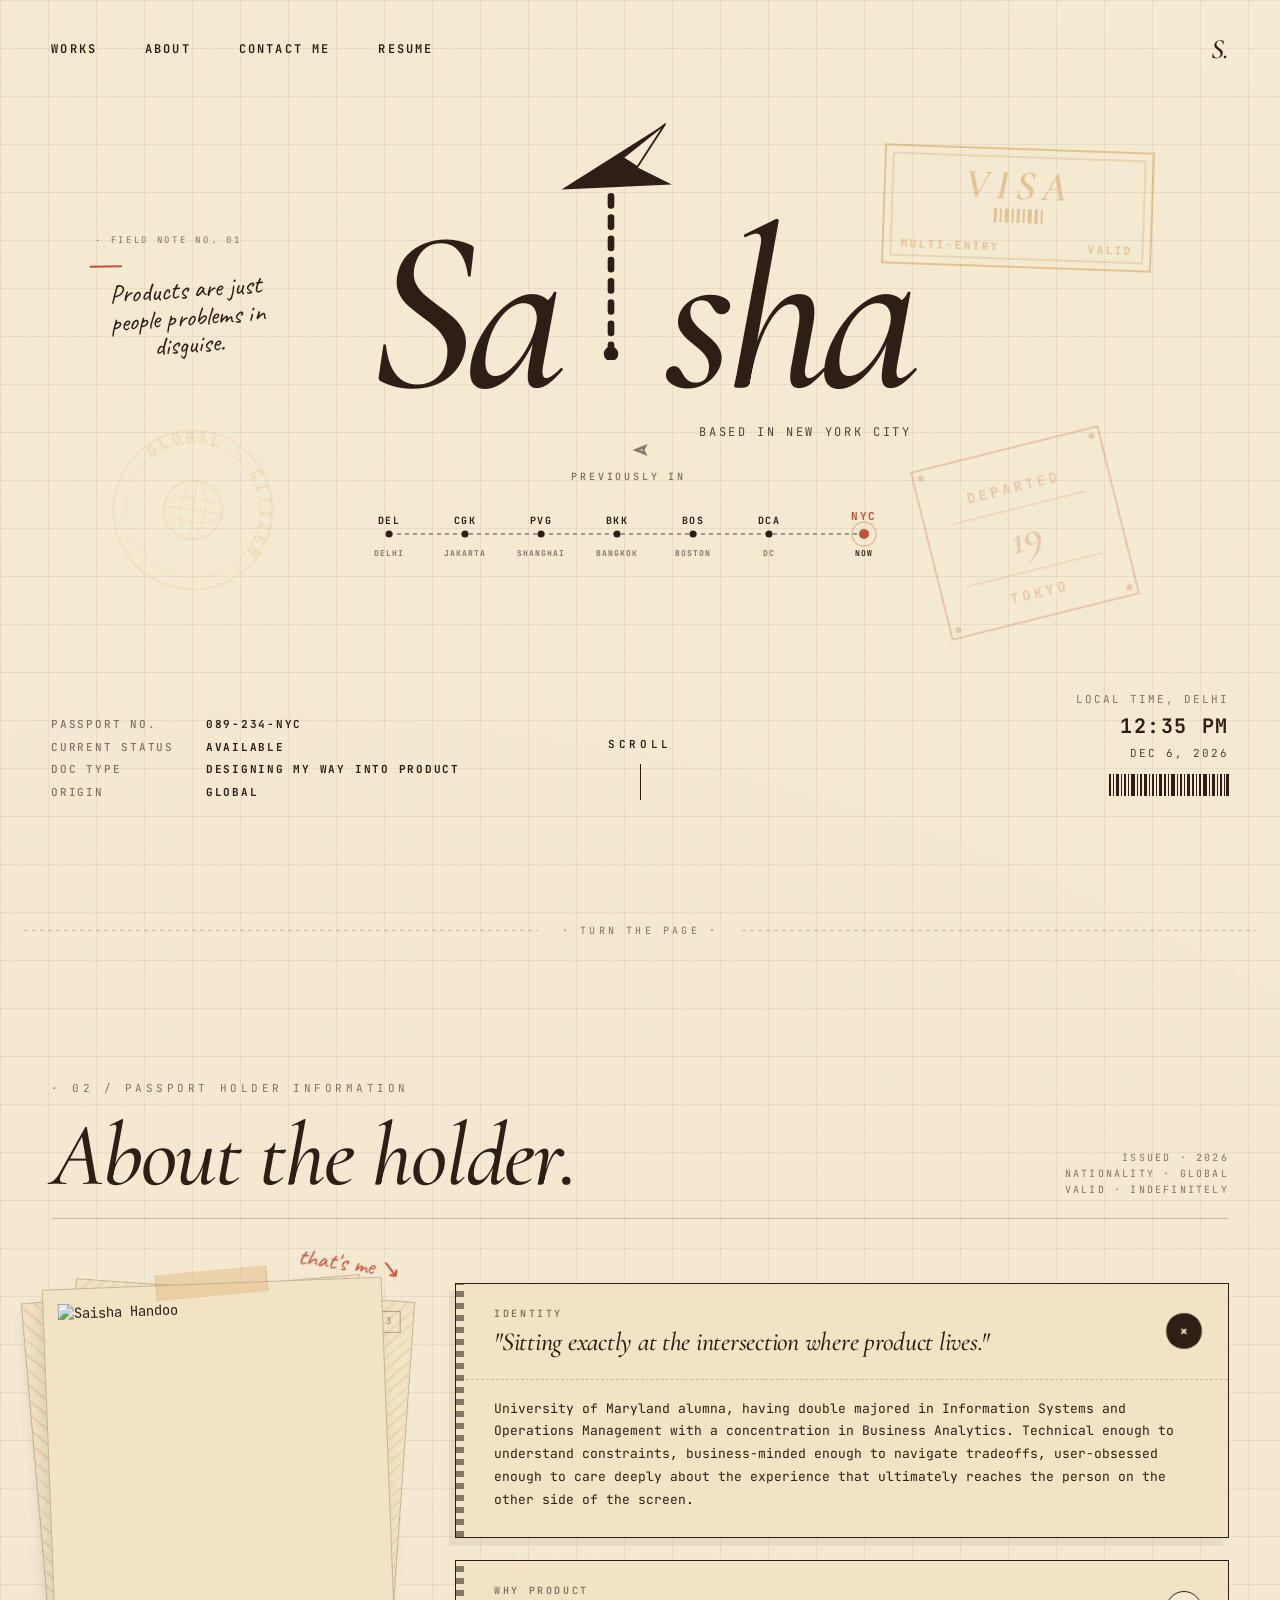
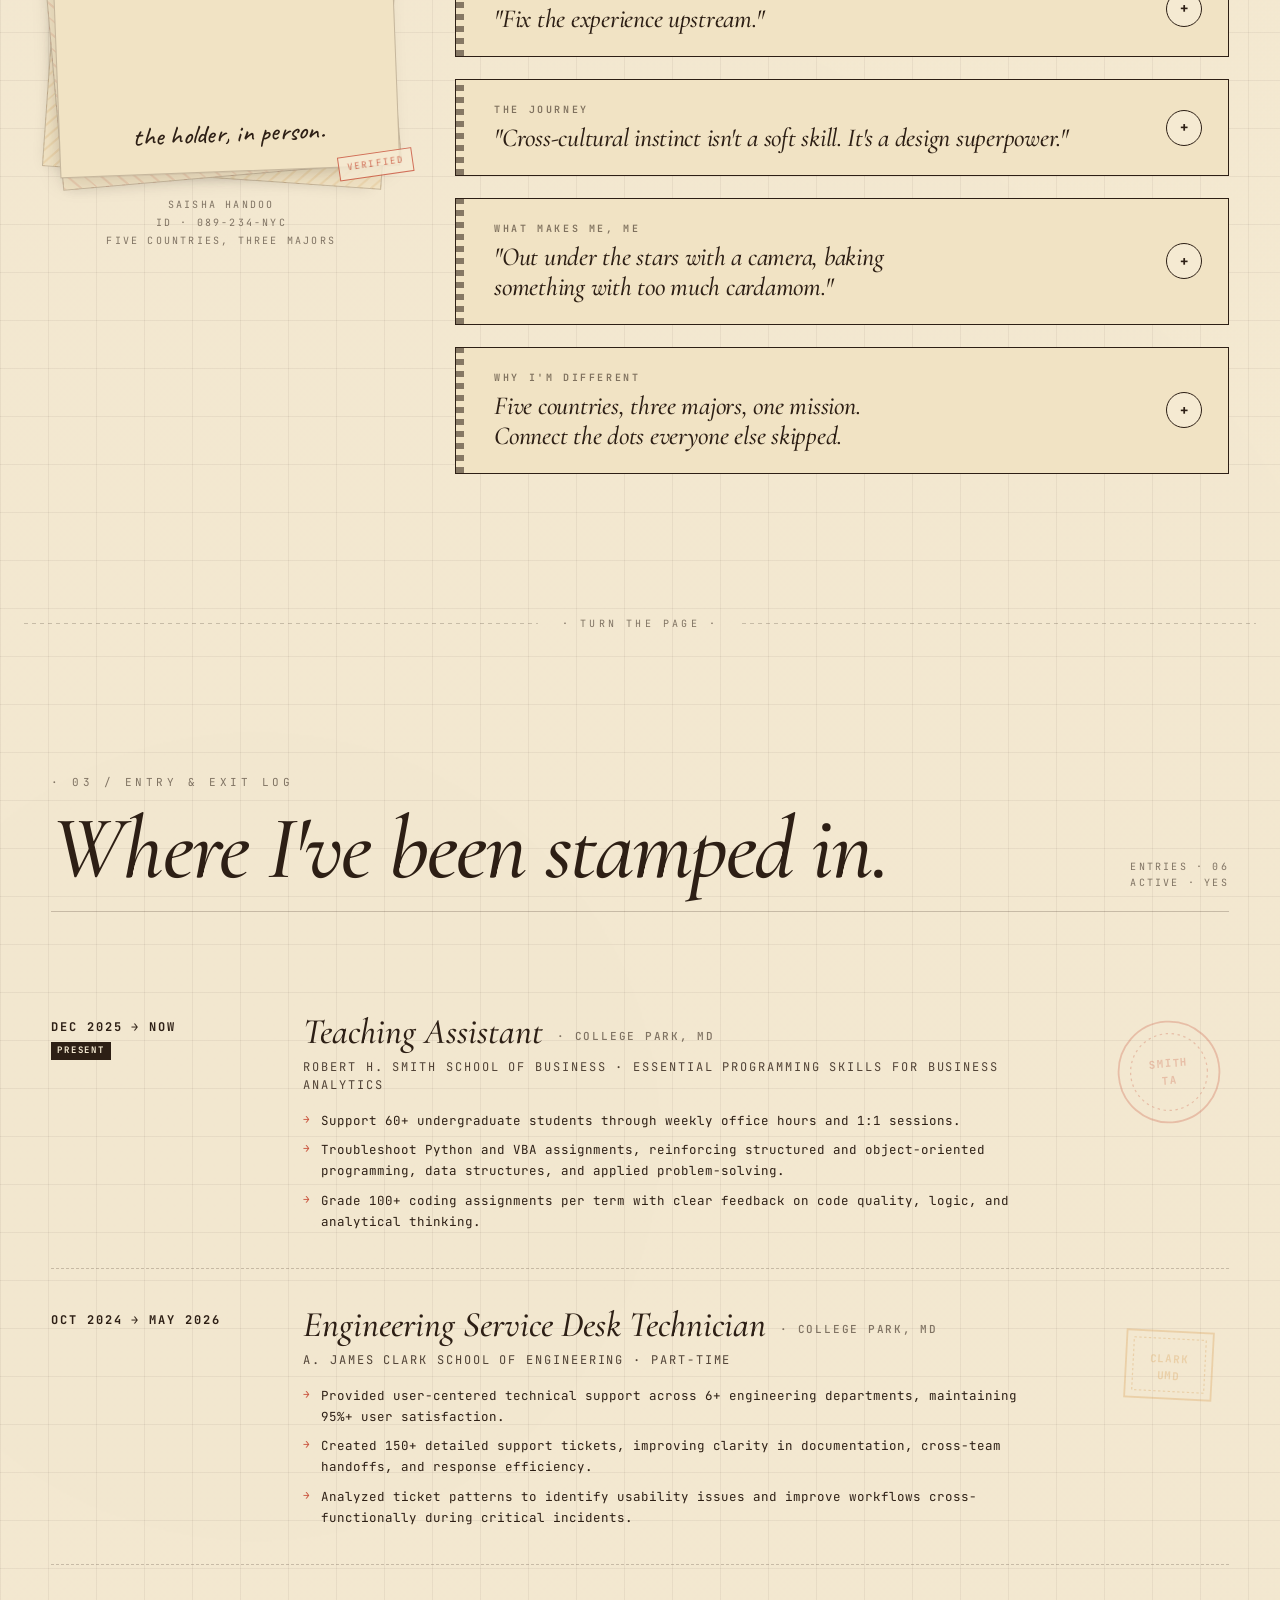
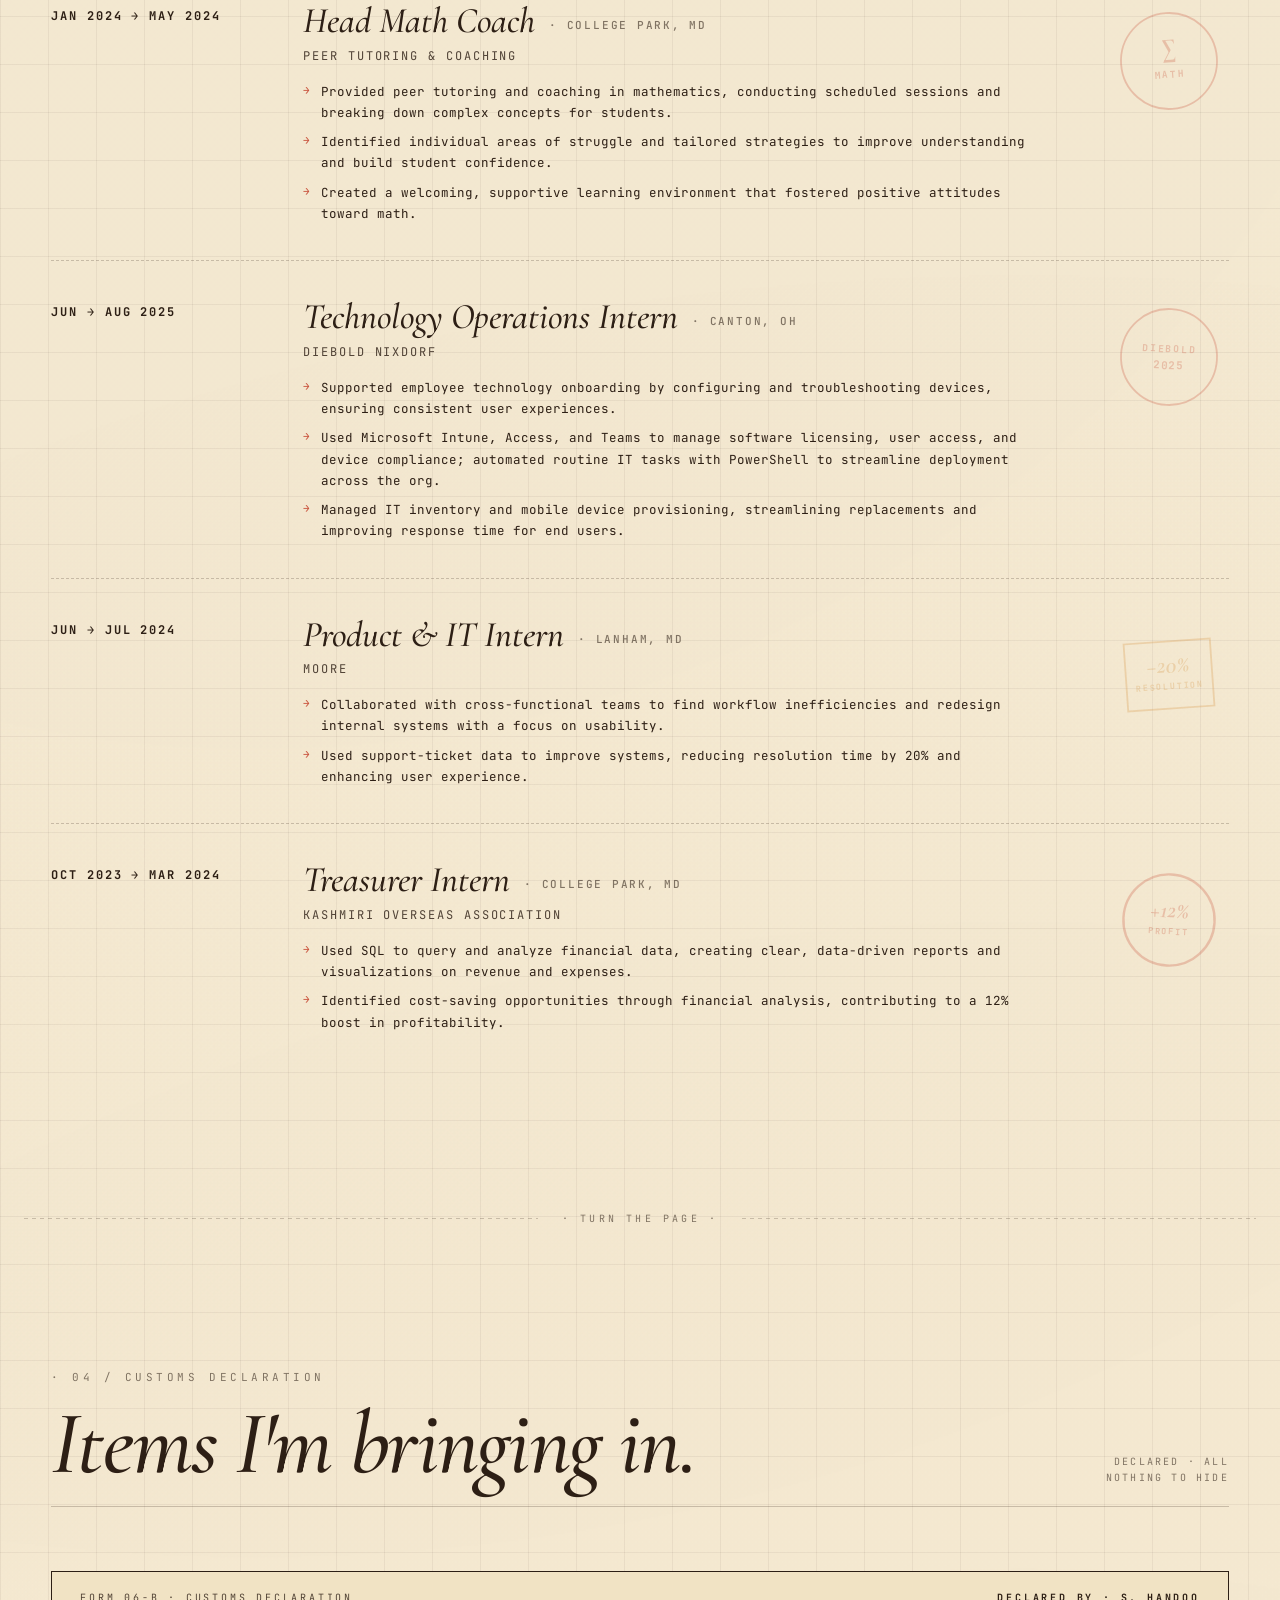
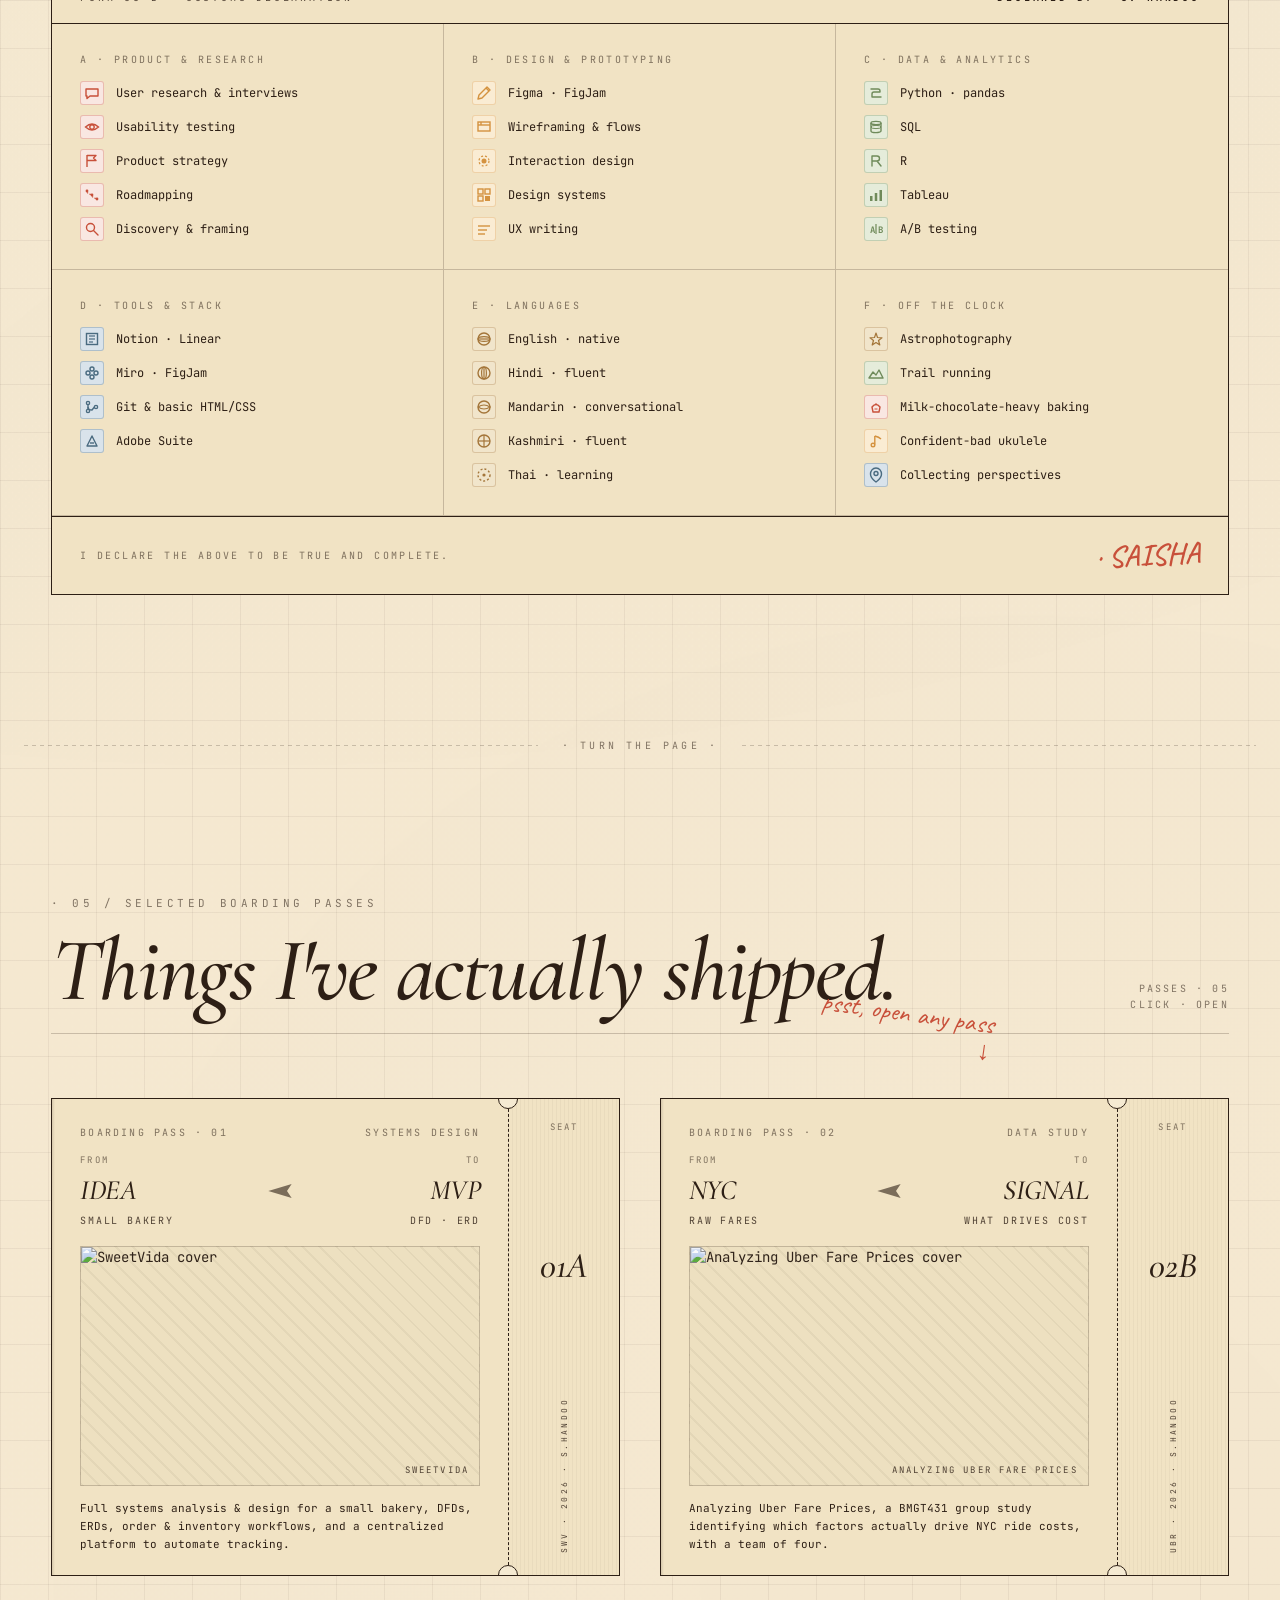
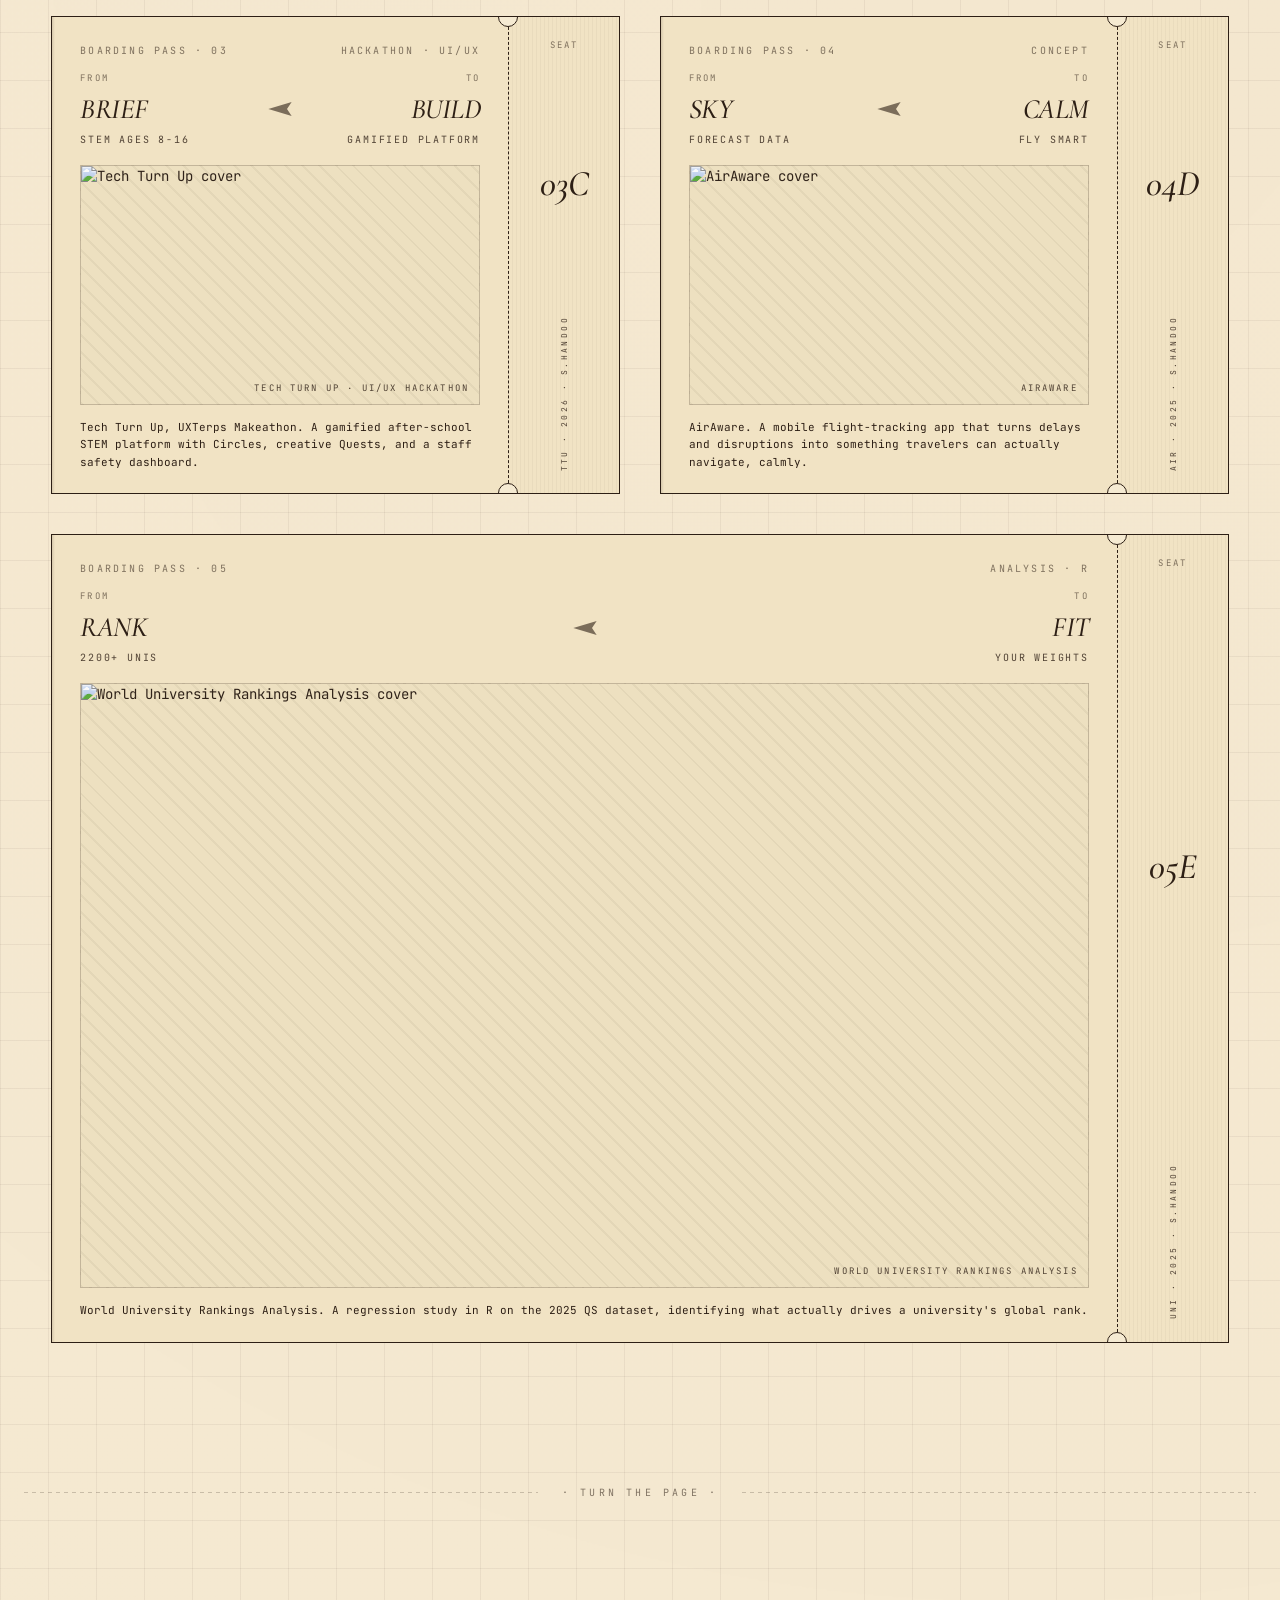
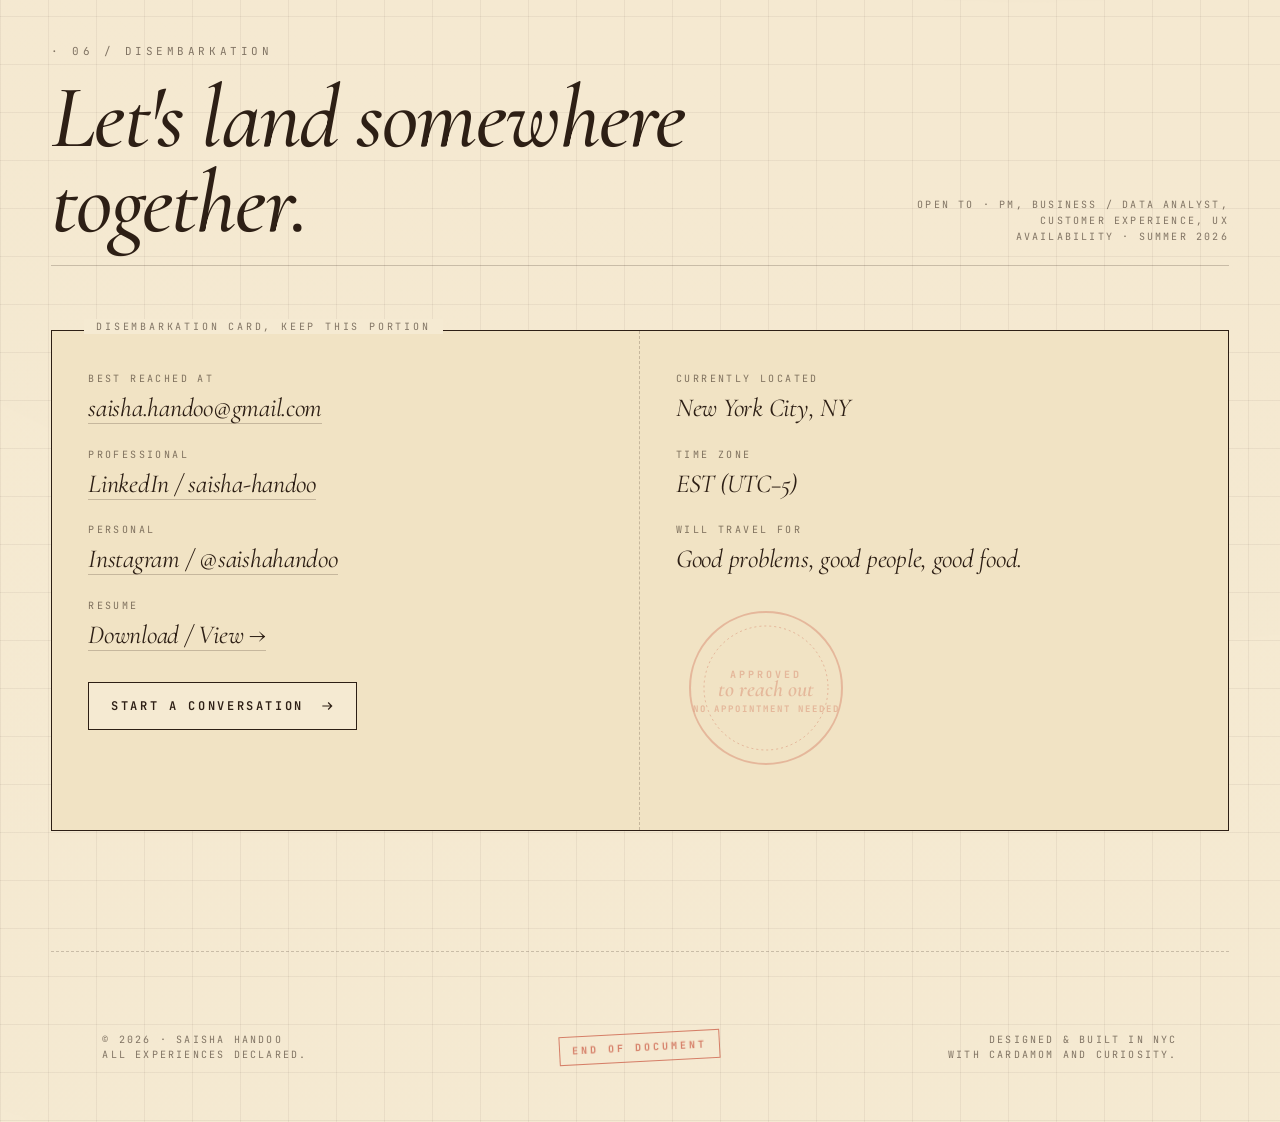
==== commit 711083f9: "Update index.html" ====
--- a/index.html
+++ b/index.html
@@ -755,63 +755,41 @@
       <div class="section-eyebrow">· 05 / Selected Boarding Passes</div>
       <h2 class="section-title">Things I've <em>actually shipped.</em></h2>
     </div>
-
     <div class="section-stamp">
       PASSES · 05<br/>
       CLICK · OPEN
     </div>
-
-    <div class="scribble tilt-r"
-      style="top:100%; right:20%; left:auto; margin-top:-34px; color:var(--stamp-pink); font-size:26px; text-align:right;">
+    <div class="scribble tilt-r" style="top: 100%; right: 20%; left: auto; margin-top: -34px; color: var(--stamp-pink); font-size: 26px; text-align: right;">
       psst, open any pass ↓
     </div>
   </div>
 
   <div class="works-grid">
 
-    <!-- SWEETVIDA -->
     <a href="#" class="boarding-pass" data-modal="sweetvida" data-hover>
       <div class="bp-main">
-
         <div class="bp-header">
           <span>BOARDING PASS · 01</span>
           <span>SYSTEMS DESIGN</span>
         </div>
-
         <div class="bp-row">
           <div class="bp-leg">
             <div class="bp-leg-label">From</div>
             <div class="bp-leg-code">IDEA</div>
             <div class="bp-leg-place">SMALL BAKERY</div>
           </div>
-
           <div class="bp-plane">
-            <svg viewBox="0 0 24 24" fill="none">
-              <path d="M2 12 L22 6 L18 12 L22 18 Z" fill="var(--ink)"/>
-            </svg>
-          </div>
-
+            <svg viewBox="0 0 24 24" fill="none"><path d="M2 12 L22 6 L18 12 L22 18 Z" fill="var(--ink)"/></svg>
+          </div>
           <div class="bp-leg" style="text-align:right;">
             <div class="bp-leg-label">To</div>
             <div class="bp-leg-code">MVP</div>
             <div class="bp-leg-place">DFD · ERD</div>
           </div>
         </div>
-
-        <div class="bp-image" data-label="SWEETVIDA">
-          <img
-            src="${window.__resources?.['sweetvida.png'] || 'sweetvida.png'}"
-            alt="SweetVida cover"
-          />
-        </div>
-
-        <p class="bp-blurb">
-          Full systems analysis &amp; design for a small bakery, DFDs, ERDs,
-          order &amp; inventory workflows, and a centralized platform to automate tracking.
-        </p>
-
-      </div>
-
+        <div class="bp-image" data-label="SWEETVIDA"><img src="assets/sweetvida.png" alt="SweetVida cover"/></div>
+        <p class="bp-blurb">Full systems analysis &amp; design for a small bakery, DFDs, ERDs, order &amp; inventory workflows, and a centralized platform to automate tracking.</p>
+      </div>
       <div class="bp-stub">
         <div class="bp-stub-label">SEAT</div>
         <div class="bp-stub-num">01A</div>
@@ -819,50 +797,30 @@
       </div>
     </a>
 
-
-    <!-- UBERFARE -->
     <a href="#" class="boarding-pass" data-modal="uberfare" data-hover>
       <div class="bp-main">
-
         <div class="bp-header">
           <span>BOARDING PASS · 02</span>
           <span>DATA STUDY</span>
         </div>
-
         <div class="bp-row">
           <div class="bp-leg">
             <div class="bp-leg-label">From</div>
             <div class="bp-leg-code">NYC</div>
             <div class="bp-leg-place">RAW FARES</div>
           </div>
-
           <div class="bp-plane">
-            <svg viewBox="0 0 24 24" fill="none">
-              <path d="M2 12 L22 6 L18 12 L22 18 Z" fill="var(--ink)"/>
-            </svg>
-          </div>
-
+            <svg viewBox="0 0 24 24" fill="none"><path d="M2 12 L22 6 L18 12 L22 18 Z" fill="var(--ink)"/></svg>
+          </div>
           <div class="bp-leg" style="text-align:right;">
             <div class="bp-leg-label">To</div>
             <div class="bp-leg-code">SIGNAL</div>
             <div class="bp-leg-place">WHAT DRIVES COST</div>
           </div>
         </div>
-
-        <div class="bp-image" data-label="ANALYZING UBER FARE PRICES">
-          <img
-            src="${window.__resources?.['uberfare.png'] || 'uberfare.png'}"
-            alt="Analyzing Uber Fare Prices cover"
-          />
-        </div>
-
-        <p class="bp-blurb">
-          Analyzing Uber Fare Prices, a BMGT431 group study identifying which
-          factors actually drive NYC ride costs, with a team of four.
-        </p>
-
-      </div>
-
+        <div class="bp-image" data-label="ANALYZING UBER FARE PRICES"><img src="assets/uberfare.png" alt="Analyzing Uber Fare Prices cover"/></div>
+        <p class="bp-blurb">Analyzing Uber Fare Prices, a BMGT431 group study identifying which factors actually drive NYC ride costs, with a team of four.</p>
+      </div>
       <div class="bp-stub">
         <div class="bp-stub-label">SEAT</div>
         <div class="bp-stub-num">02B</div>
@@ -870,50 +828,30 @@
       </div>
     </a>
 
-
-    <!-- TECH TURN UP -->
     <a href="#" class="boarding-pass" data-modal="techturnup" data-hover>
       <div class="bp-main">
-
         <div class="bp-header">
           <span>BOARDING PASS · 03</span>
           <span>HACKATHON · UI/UX</span>
         </div>
-
         <div class="bp-row">
           <div class="bp-leg">
             <div class="bp-leg-label">From</div>
             <div class="bp-leg-code">BRIEF</div>
             <div class="bp-leg-place">STEM AGES 8-16</div>
           </div>
-
           <div class="bp-plane">
-            <svg viewBox="0 0 24 24" fill="none">
-              <path d="M2 12 L22 6 L18 12 L22 18 Z" fill="var(--ink)"/>
-            </svg>
-          </div>
-
+            <svg viewBox="0 0 24 24" fill="none"><path d="M2 12 L22 6 L18 12 L22 18 Z" fill="var(--ink)"/></svg>
+          </div>
           <div class="bp-leg" style="text-align:right;">
             <div class="bp-leg-label">To</div>
             <div class="bp-leg-code">BUILD</div>
             <div class="bp-leg-place">GAMIFIED PLATFORM</div>
           </div>
         </div>
-
-        <div class="bp-image" data-label="TECH TURN UP · UI/UX HACKATHON">
-          <img
-            src="${window.__resources?.['techturnup.png'] || 'techturnup.png'}"
-            alt="Tech Turn Up cover"
-          />
-        </div>
-
-        <p class="bp-blurb">
-          Tech Turn Up, UXTerps Makeathon. A gamified after-school STEM platform
-          with Circles, creative Quests, and a staff safety dashboard.
-        </p>
-
-      </div>
-
+        <div class="bp-image" data-label="TECH TURN UP · UI/UX HACKATHON"><img src="assets/techturnup.png" alt="Tech Turn Up cover"/></div>
+        <p class="bp-blurb">Tech Turn Up, UXTerps Makeathon. A gamified after-school STEM platform with Circles, creative Quests, and a staff safety dashboard.</p>
+      </div>
       <div class="bp-stub">
         <div class="bp-stub-label">SEAT</div>
         <div class="bp-stub-num">03C</div>
@@ -921,50 +859,30 @@
       </div>
     </a>
 
-
-    <!-- AIRAWARE -->
     <a href="#" class="boarding-pass" data-modal="airaware" data-hover>
       <div class="bp-main">
-
         <div class="bp-header">
           <span>BOARDING PASS · 04</span>
           <span>CONCEPT</span>
         </div>
-
         <div class="bp-row">
           <div class="bp-leg">
             <div class="bp-leg-label">From</div>
             <div class="bp-leg-code">SKY</div>
             <div class="bp-leg-place">FORECAST DATA</div>
           </div>
-
           <div class="bp-plane">
-            <svg viewBox="0 0 24 24" fill="none">
-              <path d="M2 12 L22 6 L18 12 L22 18 Z" fill="var(--ink)"/>
-            </svg>
-          </div>
-
+            <svg viewBox="0 0 24 24" fill="none"><path d="M2 12 L22 6 L18 12 L22 18 Z" fill="var(--ink)"/></svg>
+          </div>
           <div class="bp-leg" style="text-align:right;">
             <div class="bp-leg-label">To</div>
             <div class="bp-leg-code">CALM</div>
             <div class="bp-leg-place">FLY SMART</div>
           </div>
         </div>
-
-        <div class="bp-image" data-label="AIRAWARE">
-          <img
-            src="${window.__resources?.['airaware.png'] || 'airaware.png'}"
-            alt="AirAware cover"
-          />
-        </div>
-
-        <p class="bp-blurb">
-          AirAware. A mobile flight-tracking app that turns delays and
-          disruptions into something travelers can actually navigate, calmly.
-        </p>
-
-      </div>
-
+        <div class="bp-image" data-label="AIRAWARE"><img src="assets/airaware.png" alt="AirAware cover"/></div>
+        <p class="bp-blurb">AirAware. A mobile flight-tracking app that turns delays and disruptions into something travelers can actually navigate, calmly.</p>
+      </div>
       <div class="bp-stub">
         <div class="bp-stub-label">SEAT</div>
         <div class="bp-stub-num">04D</div>
@@ -972,51 +890,30 @@
       </div>
     </a>
 
-
-    <!-- UNIRANKS -->
     <a href="#" class="boarding-pass" data-modal="uniranks" data-hover style="grid-column:1 / -1;">
       <div class="bp-main">
-
         <div class="bp-header">
           <span>BOARDING PASS · 05</span>
           <span>ANALYSIS · R</span>
         </div>
-
         <div class="bp-row">
           <div class="bp-leg">
             <div class="bp-leg-label">From</div>
             <div class="bp-leg-code">RANK</div>
             <div class="bp-leg-place">2200+ UNIS</div>
           </div>
-
           <div class="bp-plane">
-            <svg viewBox="0 0 24 24" fill="none">
-              <path d="M2 12 L22 6 L18 12 L22 18 Z" fill="var(--ink)"/>
-            </svg>
-          </div>
-
+            <svg viewBox="0 0 24 24" fill="none"><path d="M2 12 L22 6 L18 12 L22 18 Z" fill="var(--ink)"/></svg>
+          </div>
           <div class="bp-leg" style="text-align:right;">
             <div class="bp-leg-label">To</div>
             <div class="bp-leg-code">FIT</div>
             <div class="bp-leg-place">YOUR WEIGHTS</div>
           </div>
         </div>
-
-        <div class="bp-image" data-label="WORLD UNIVERSITY RANKINGS ANALYSIS">
-          <img
-            src="${window.__resources?.['uniranks.png'] || 'uniranks.png'}"
-            alt="World University Rankings Analysis cover"
-          />
-        </div>
-
-        <p class="bp-blurb">
-          World University Rankings Analysis. A regression study in R on the
-          2025 QS dataset, identifying what actually drives a university's
-          global rank.
-        </p>
-
-      </div>
-
+        <div class="bp-image" data-label="WORLD UNIVERSITY RANKINGS ANALYSIS"><img src="assets/uniranks.png" alt="World University Rankings Analysis cover"/></div>
+        <p class="bp-blurb">World University Rankings Analysis. A regression study in R on the 2025 QS dataset, identifying what actually drives a university's global rank.</p>
+      </div>
       <div class="bp-stub">
         <div class="bp-stub-label">SEAT</div>
         <div class="bp-stub-num">05E</div>
@@ -1026,6 +923,7 @@
 
   </div>
 </section>
+
 
 <!-- page-turn divider -->
 <div class="page-turn">· turn the page ·</div>
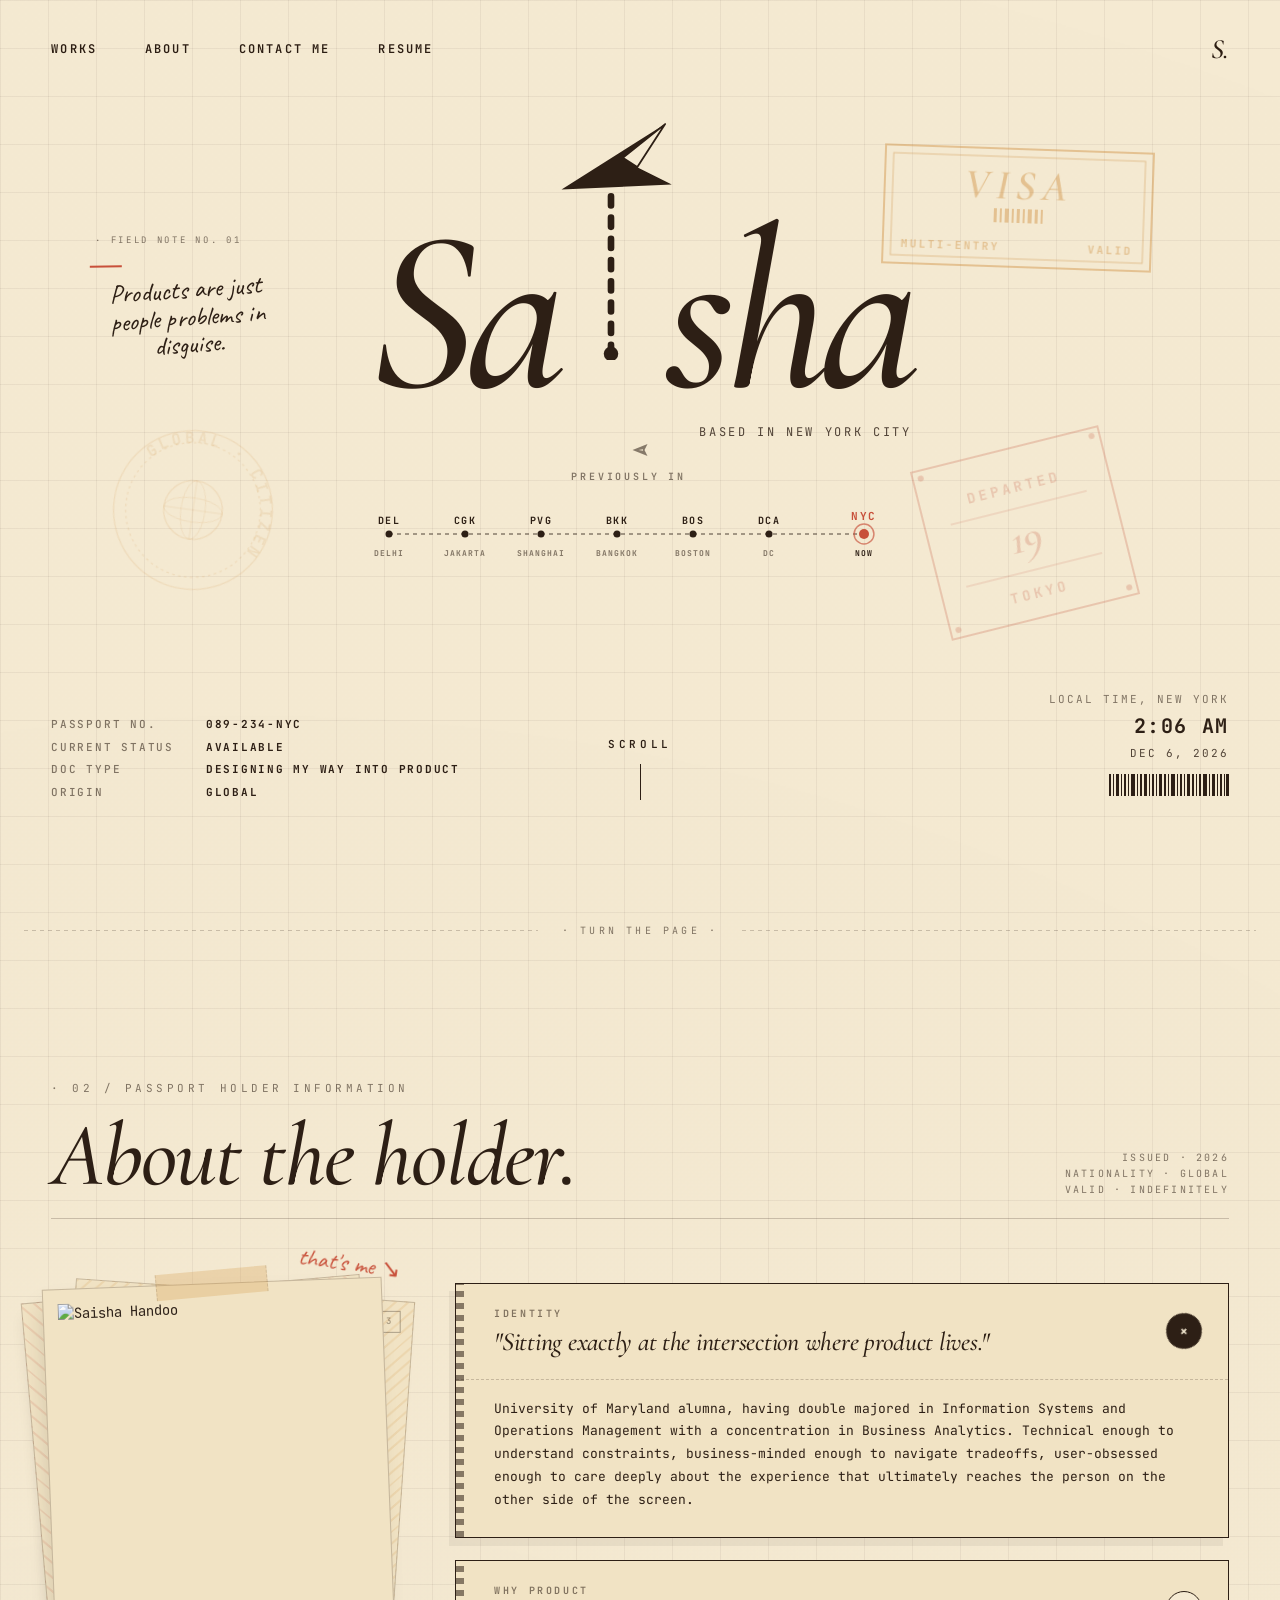
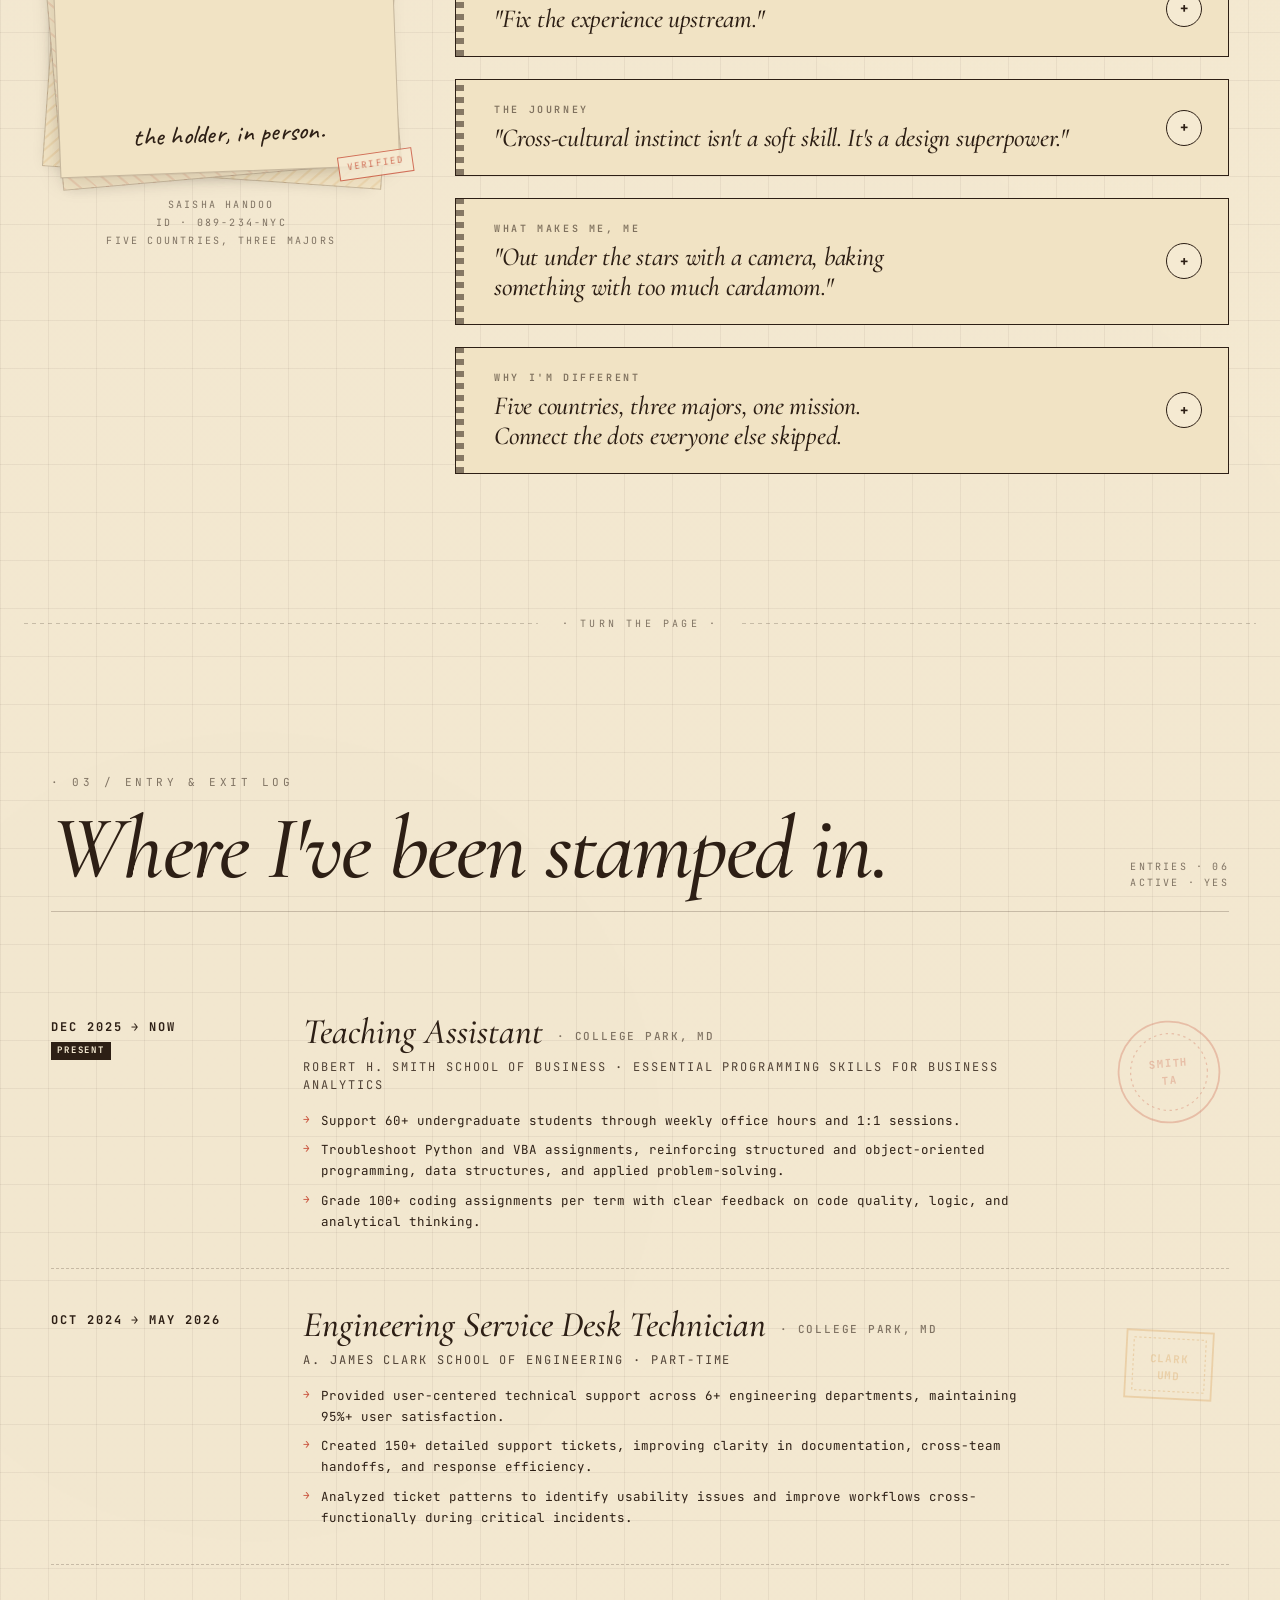
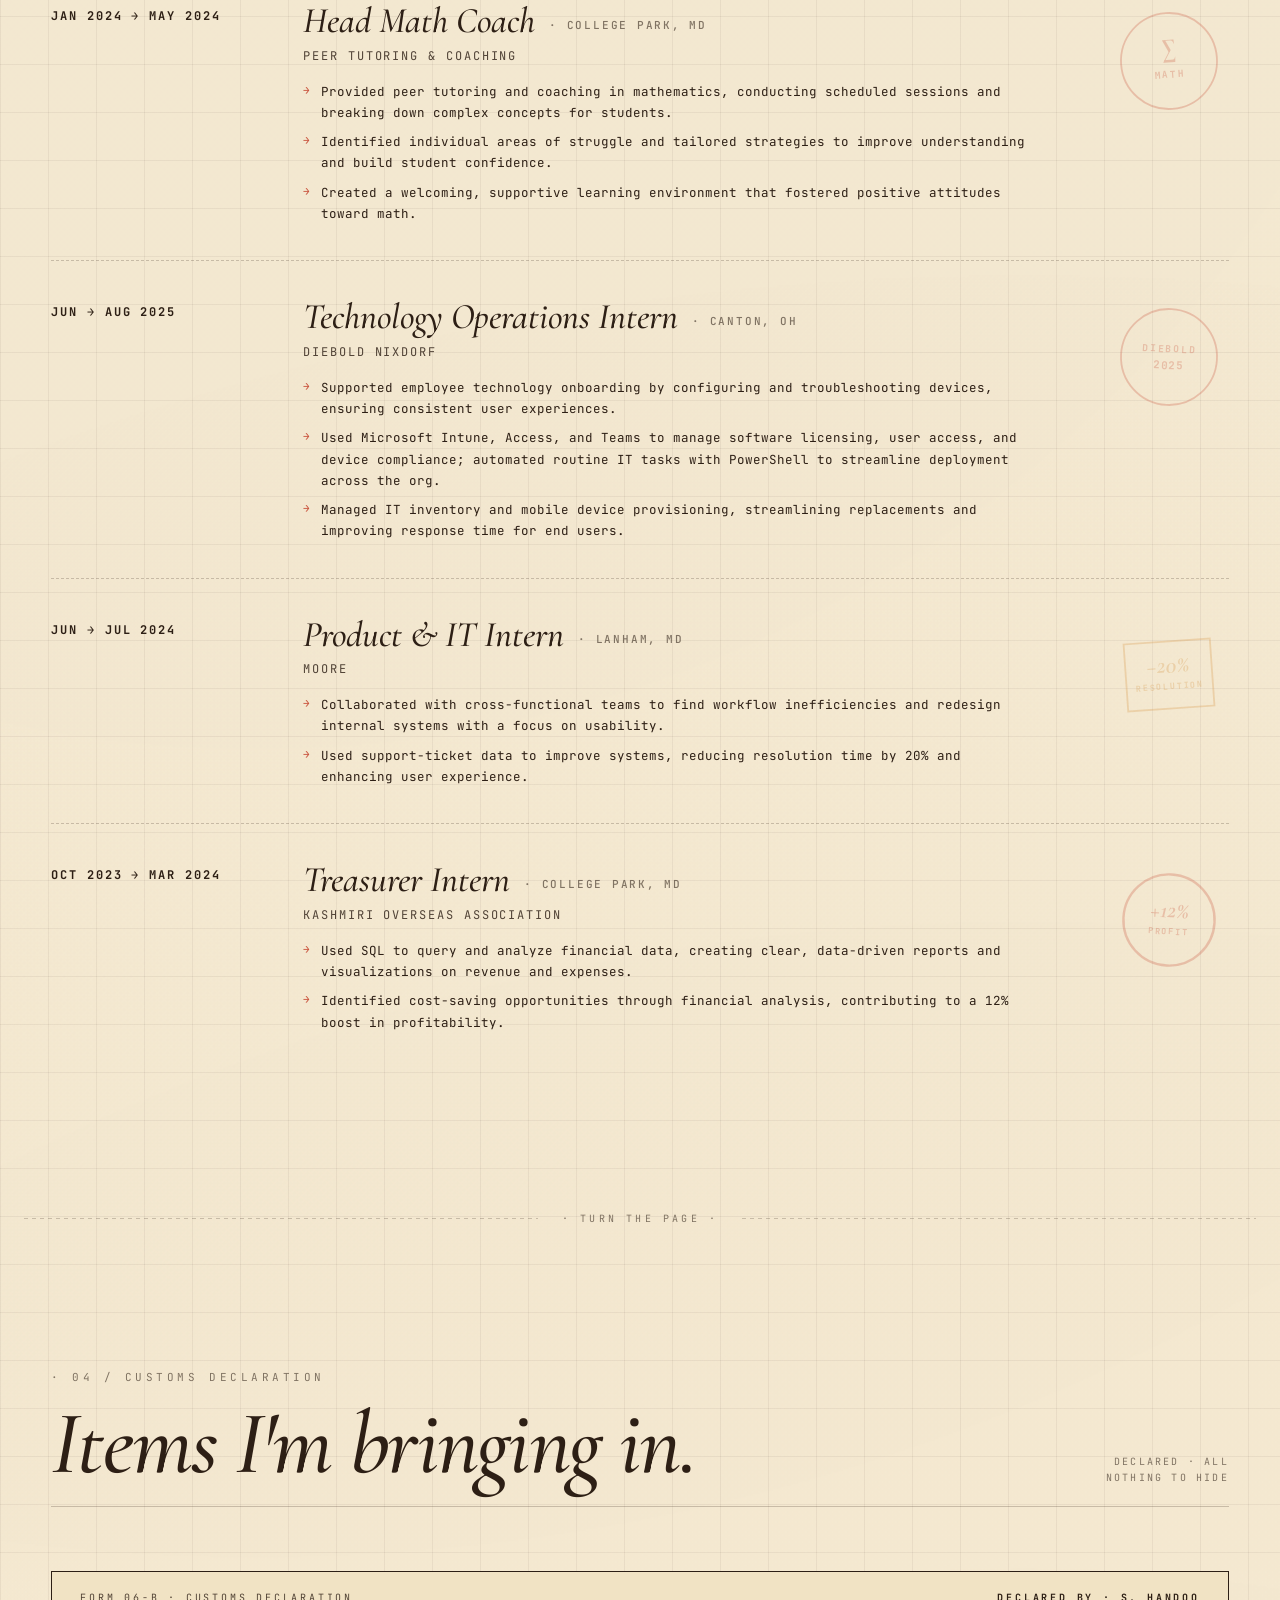
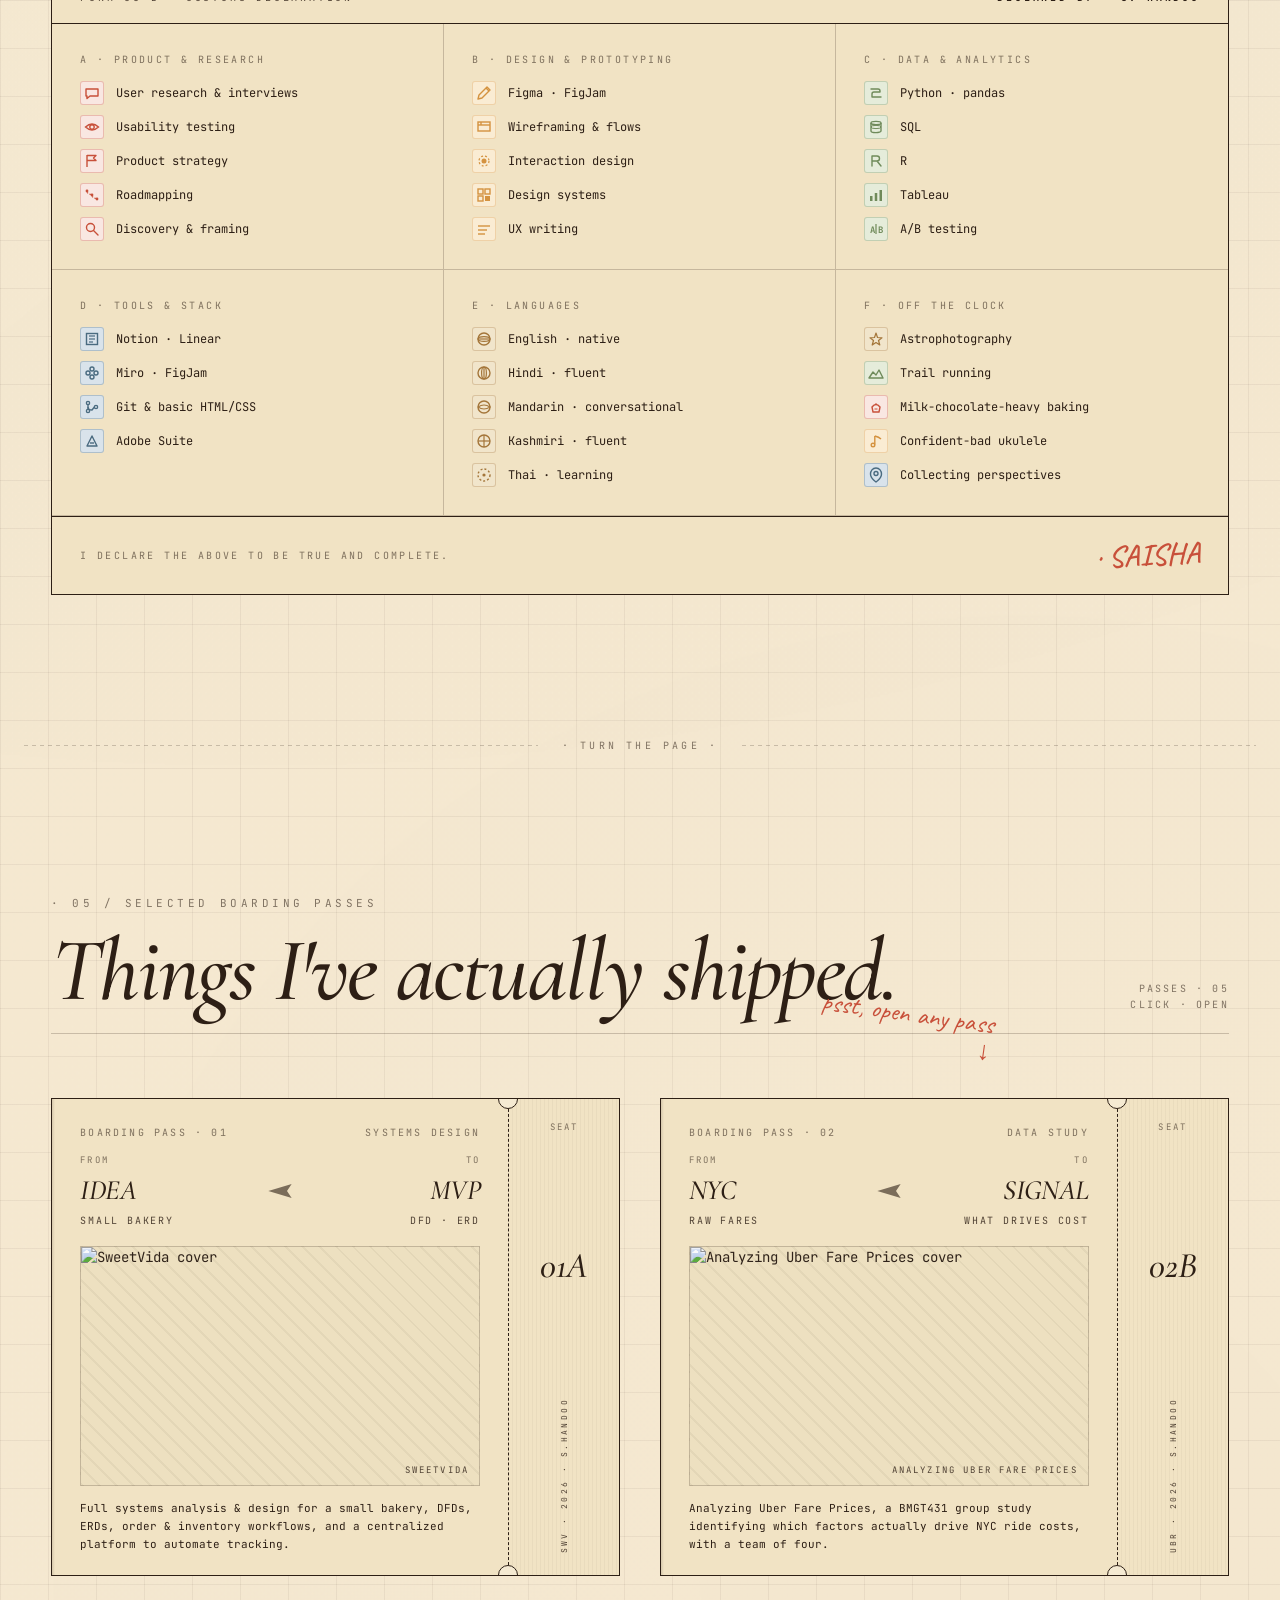
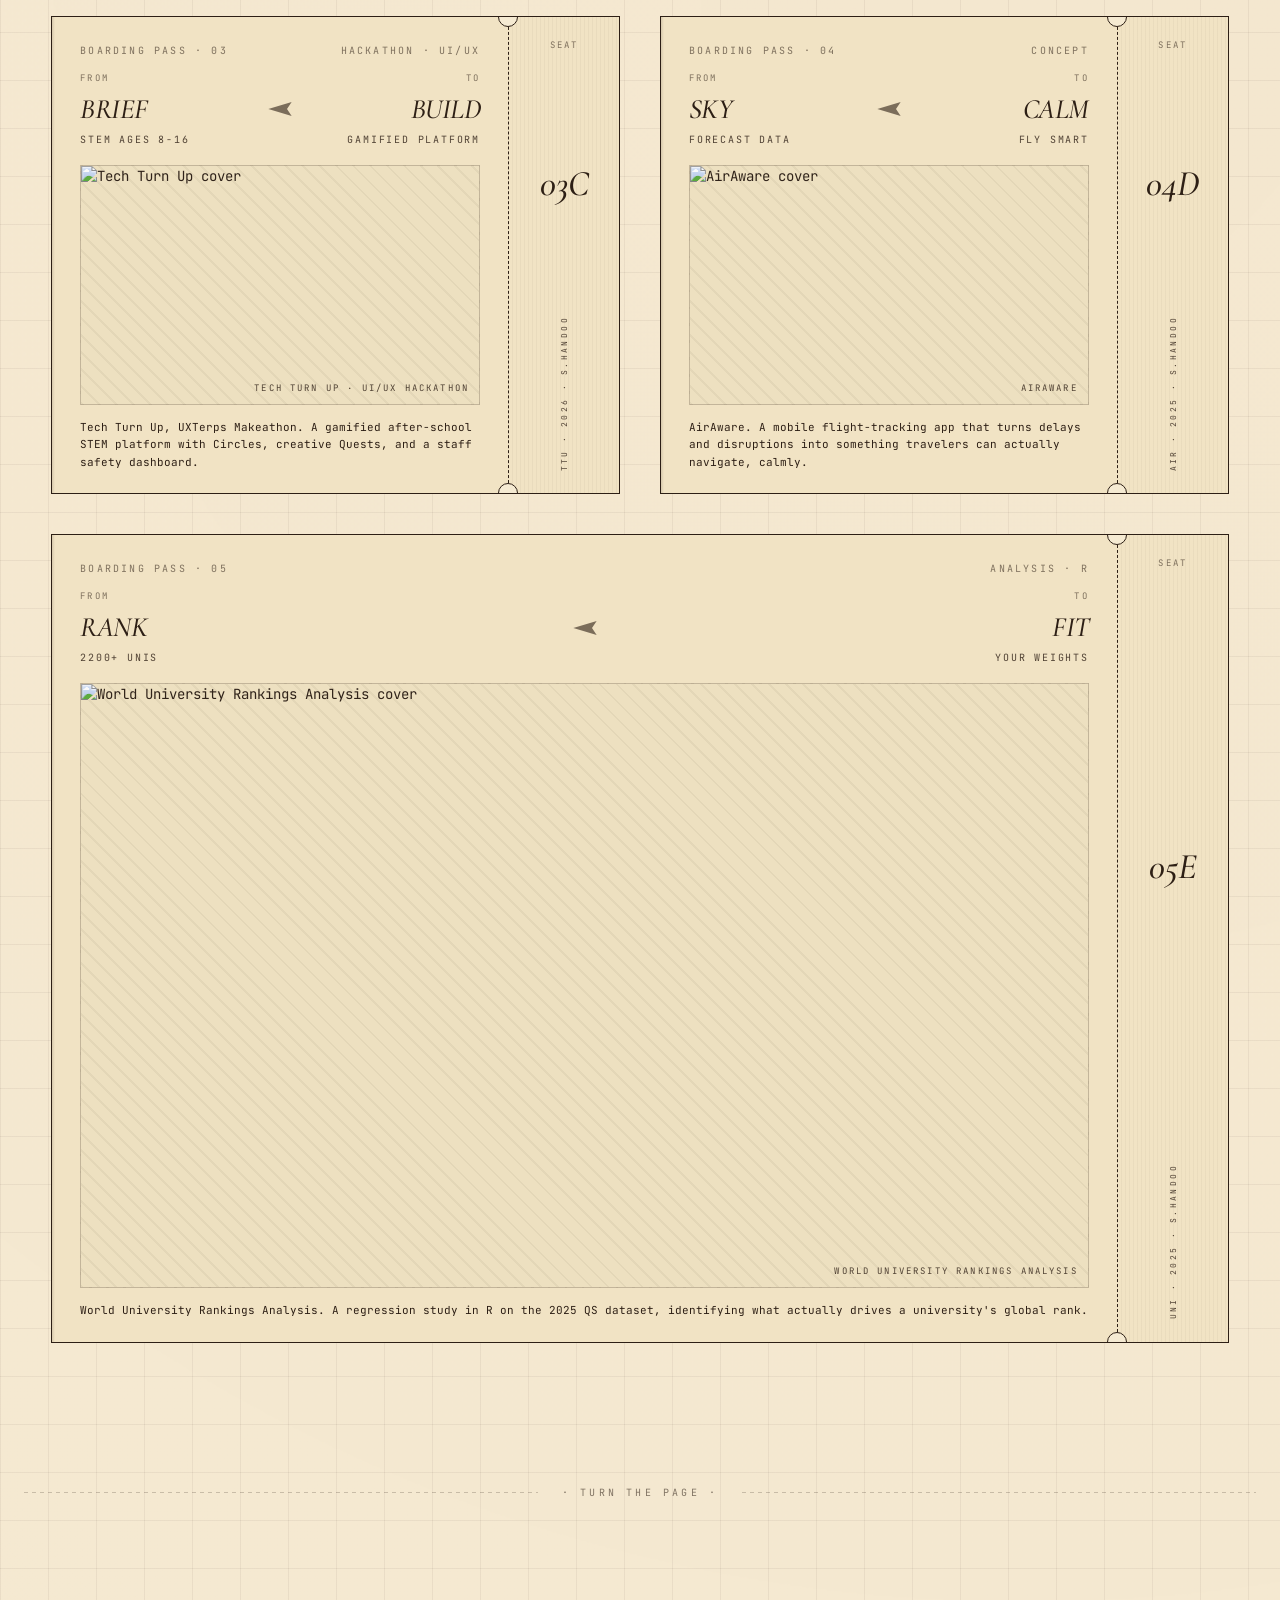
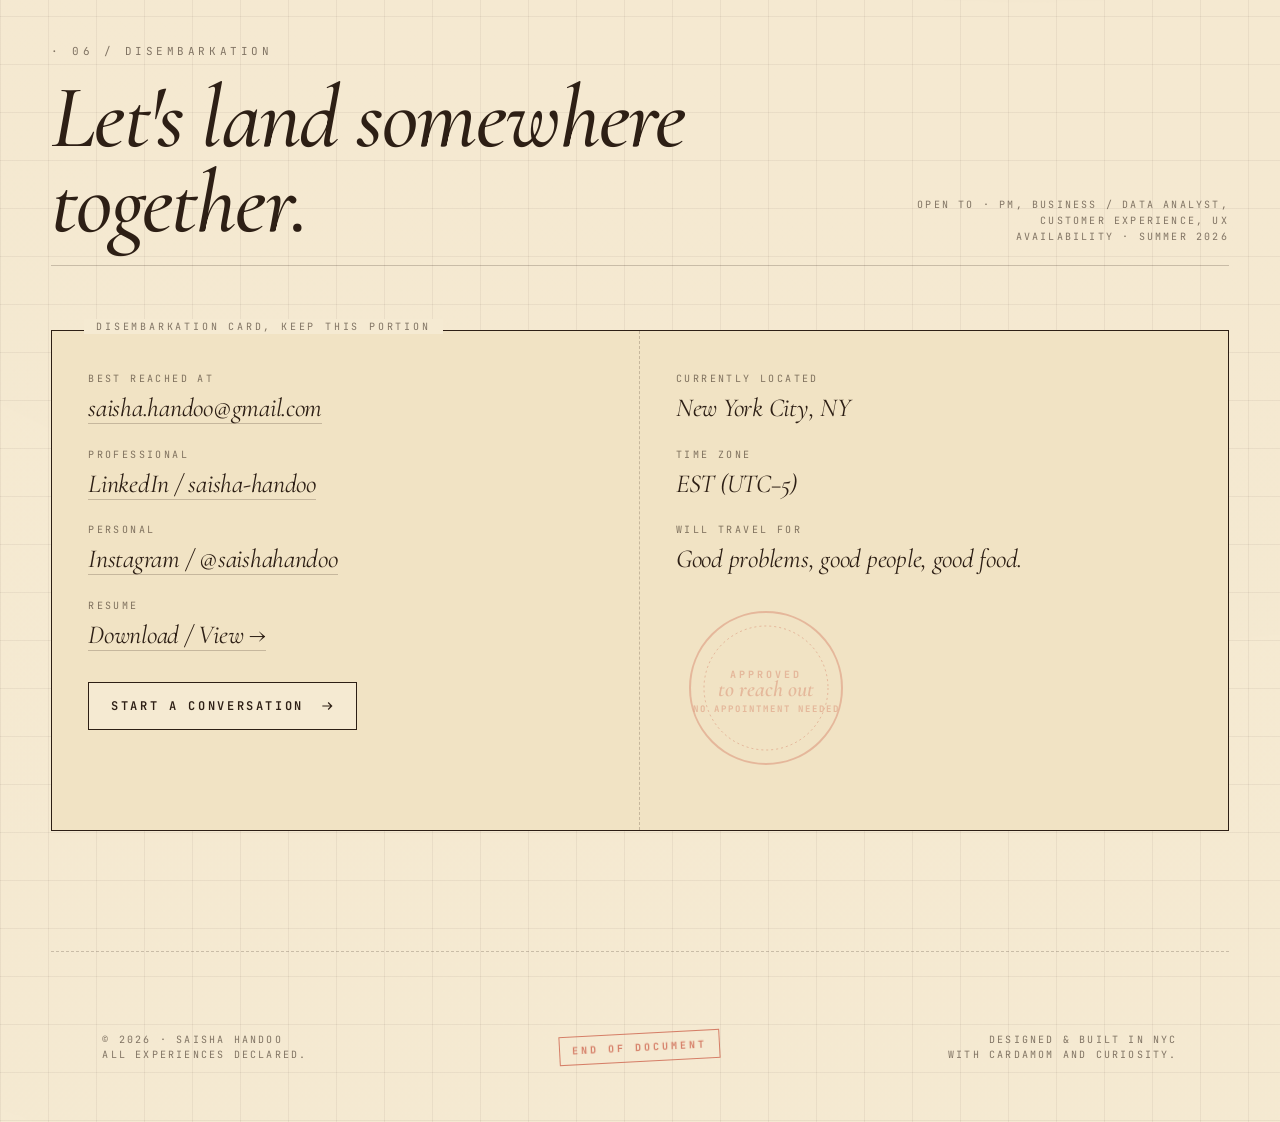
==== commit 7428679d: "Update index.html" ====
--- a/index.html
+++ b/index.html
@@ -746,6 +746,7 @@
 <!-- page-turn divider -->
 <div class="page-turn">· turn the page ·</div>
 
+
 <!-- ============================================
      WORKS  ·  Boarding Passes
      ============================================ -->
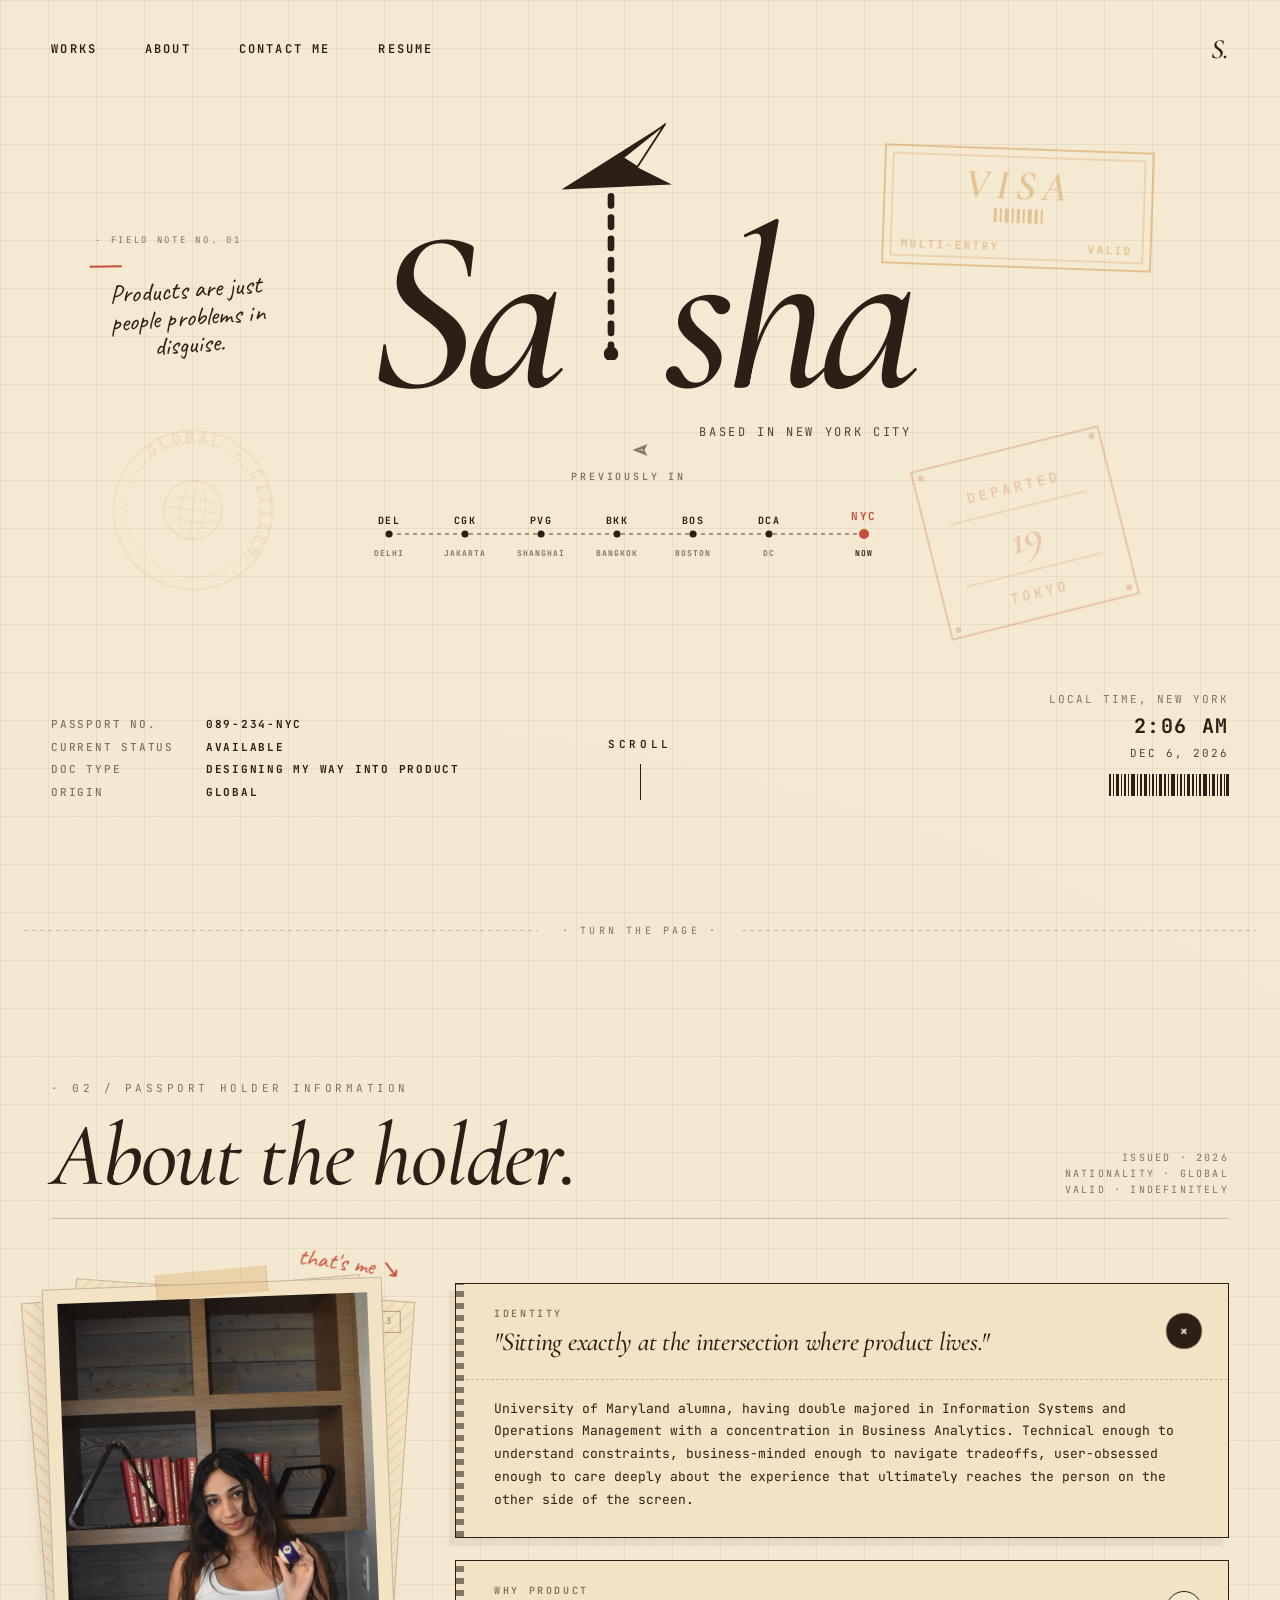
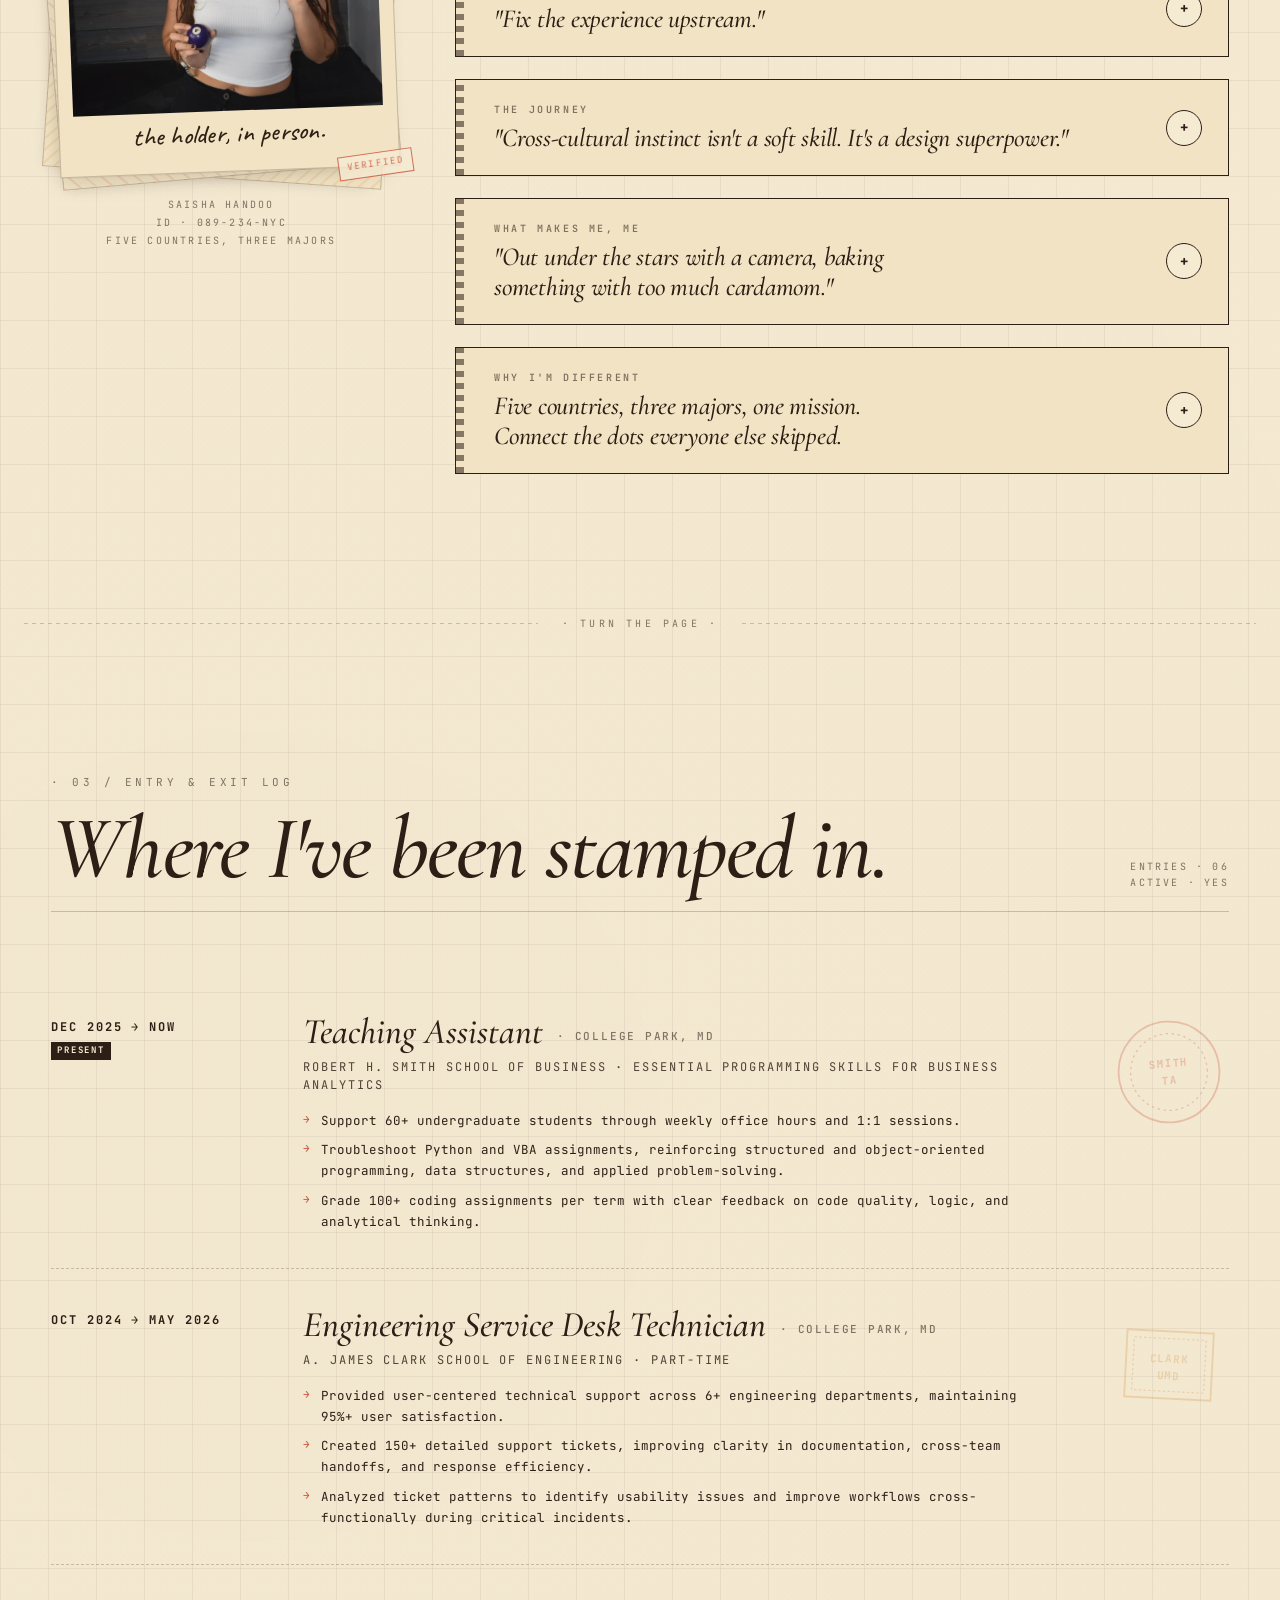
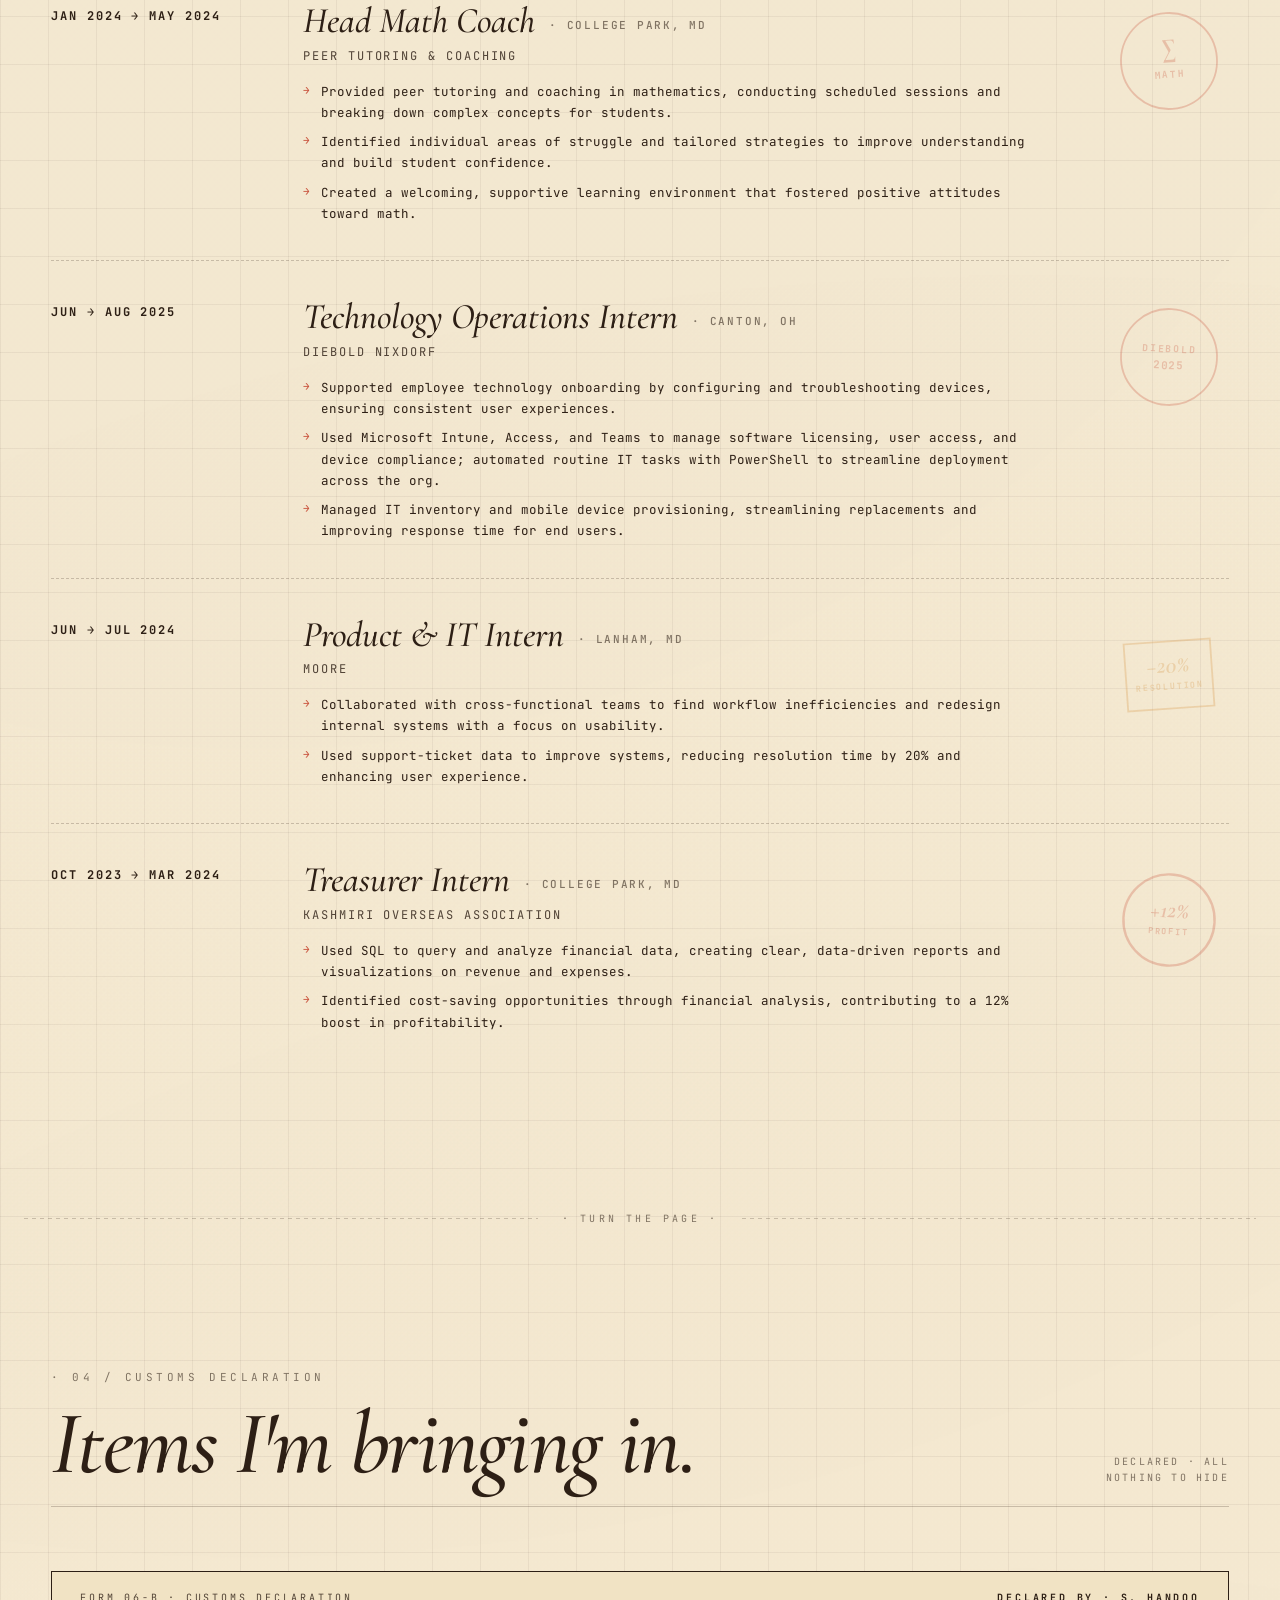
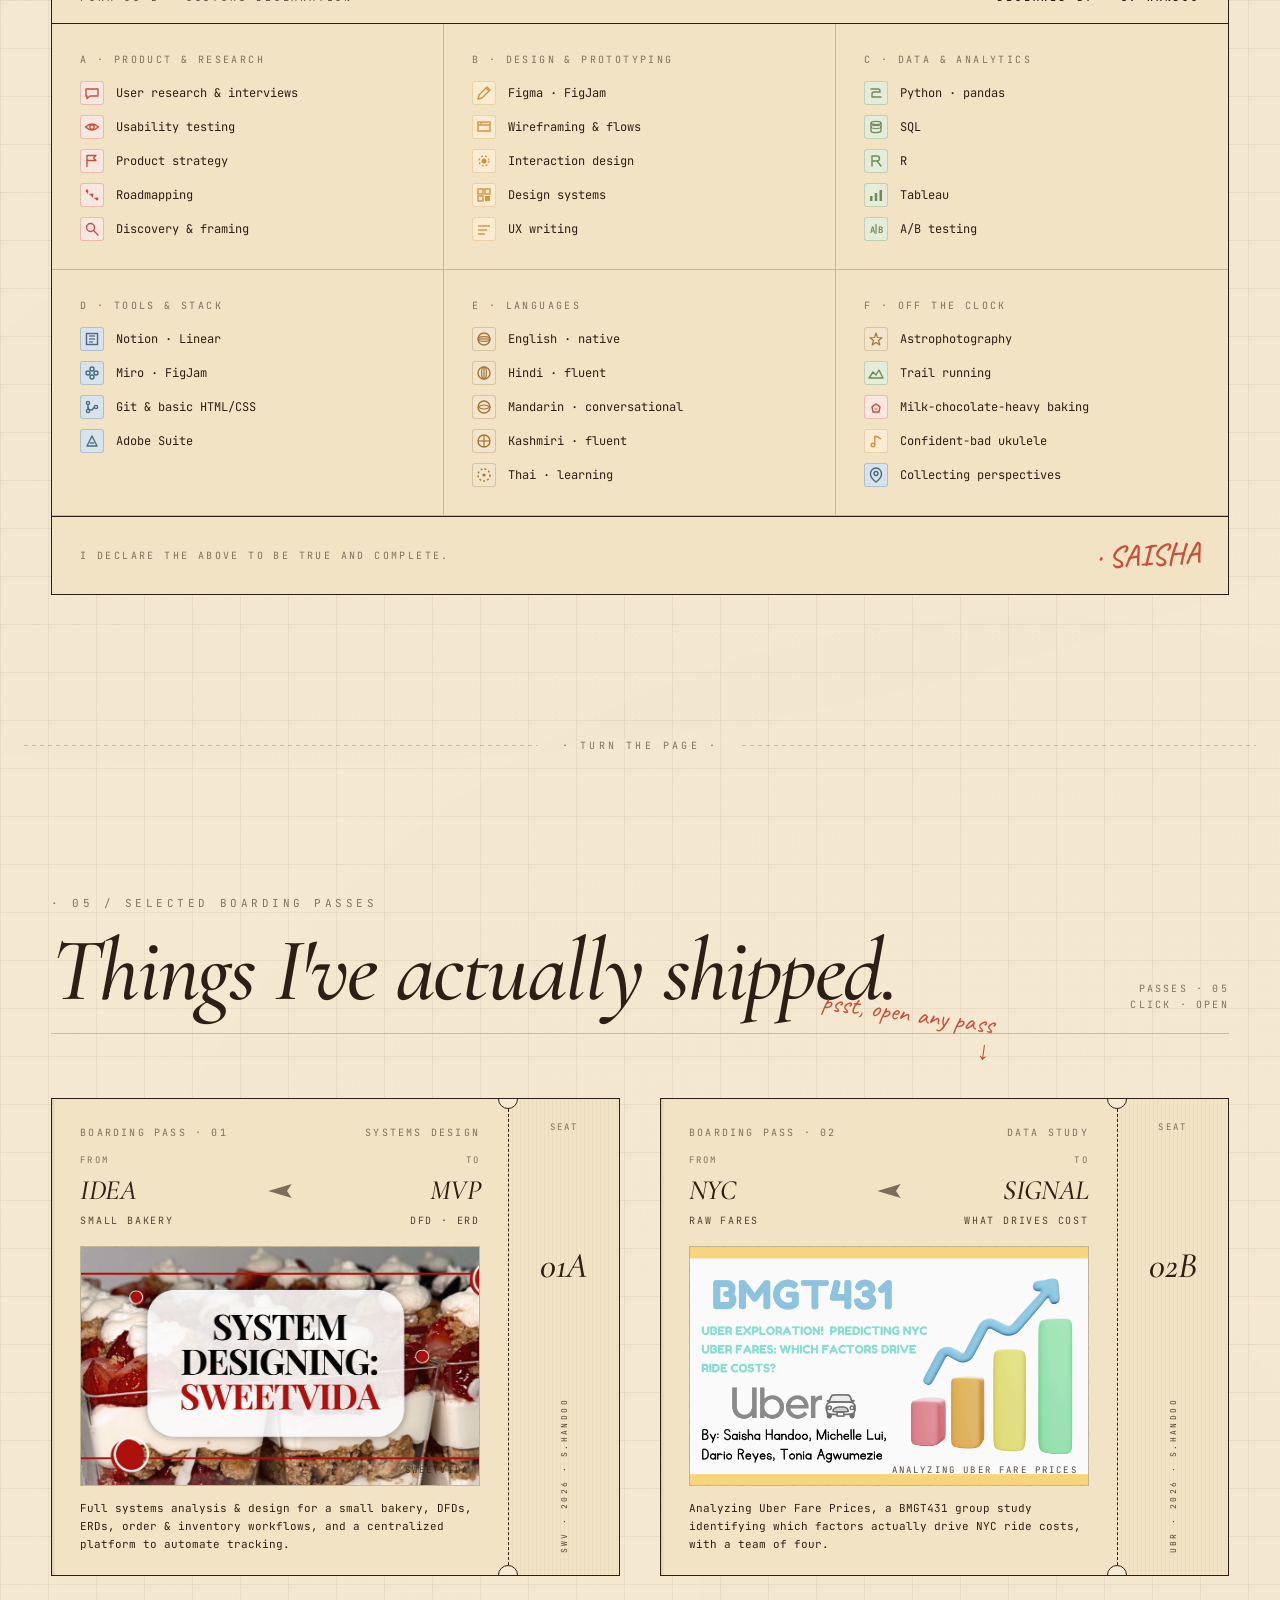
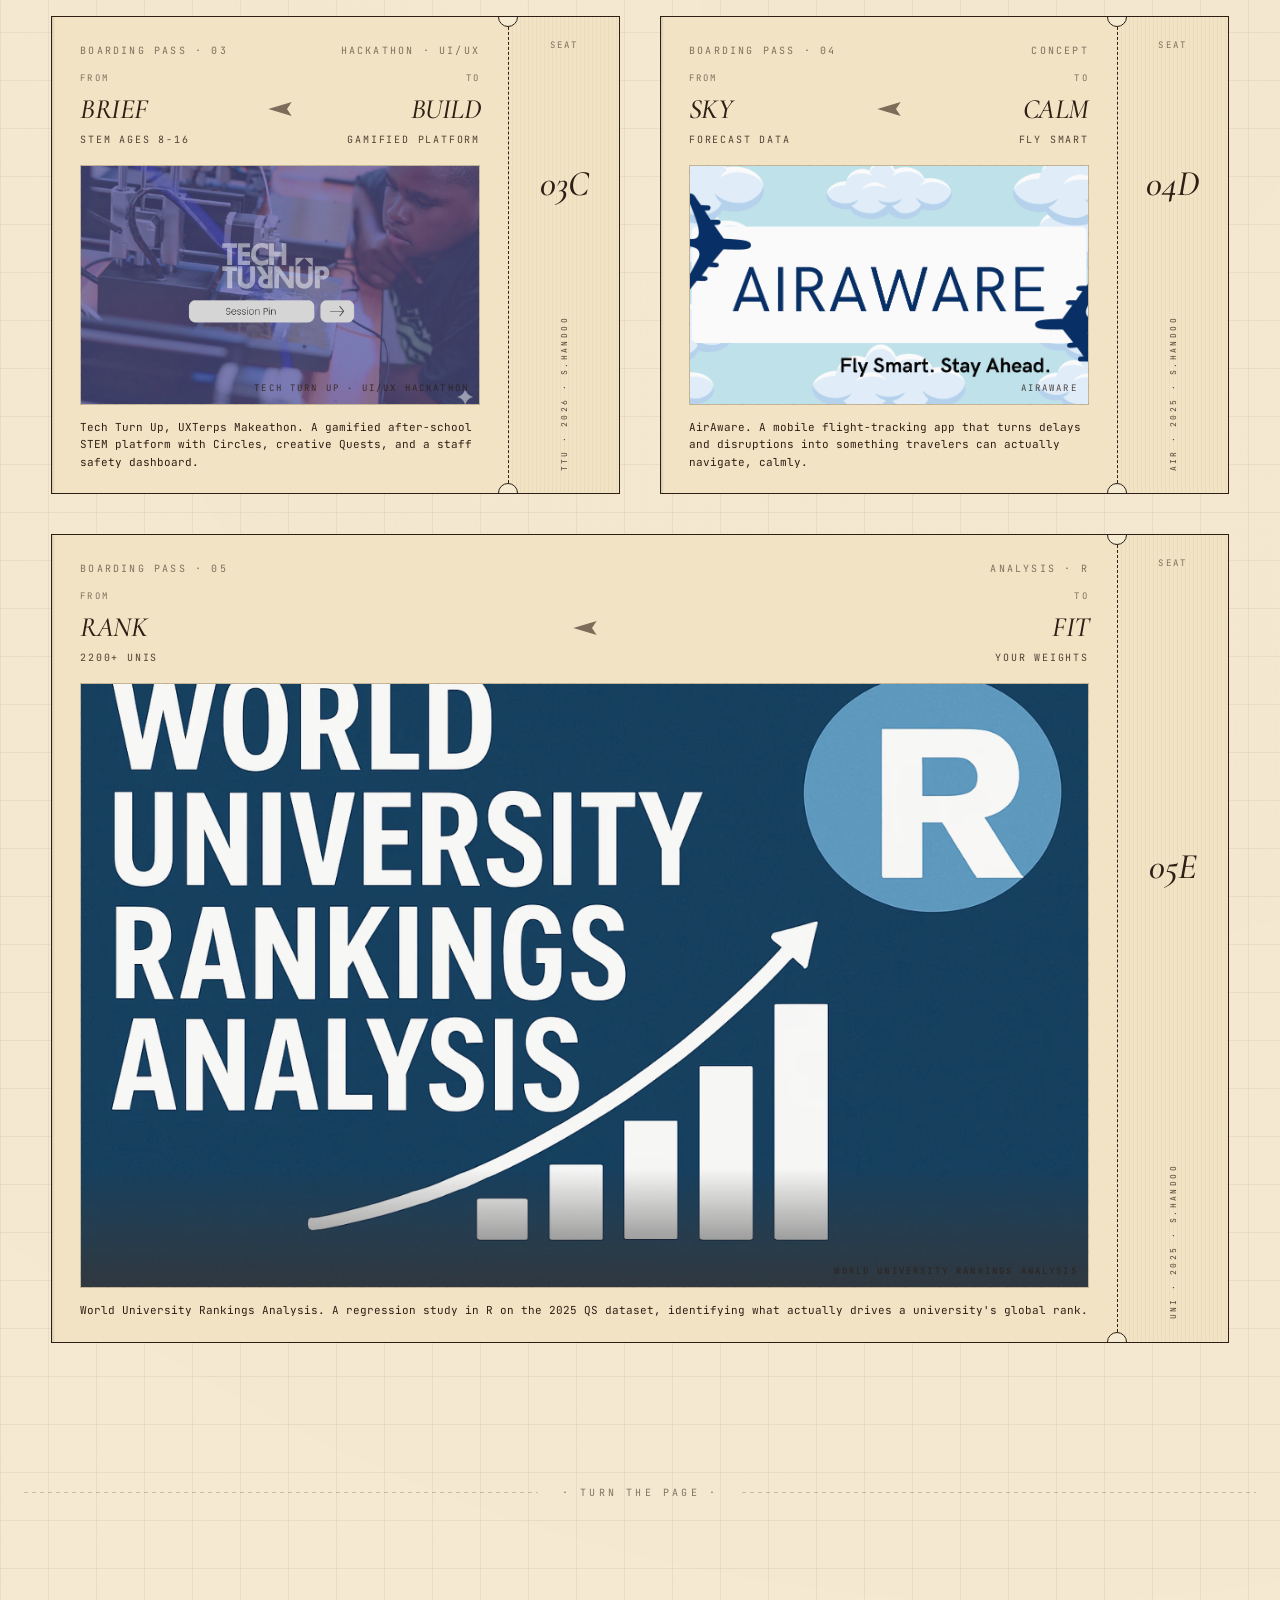
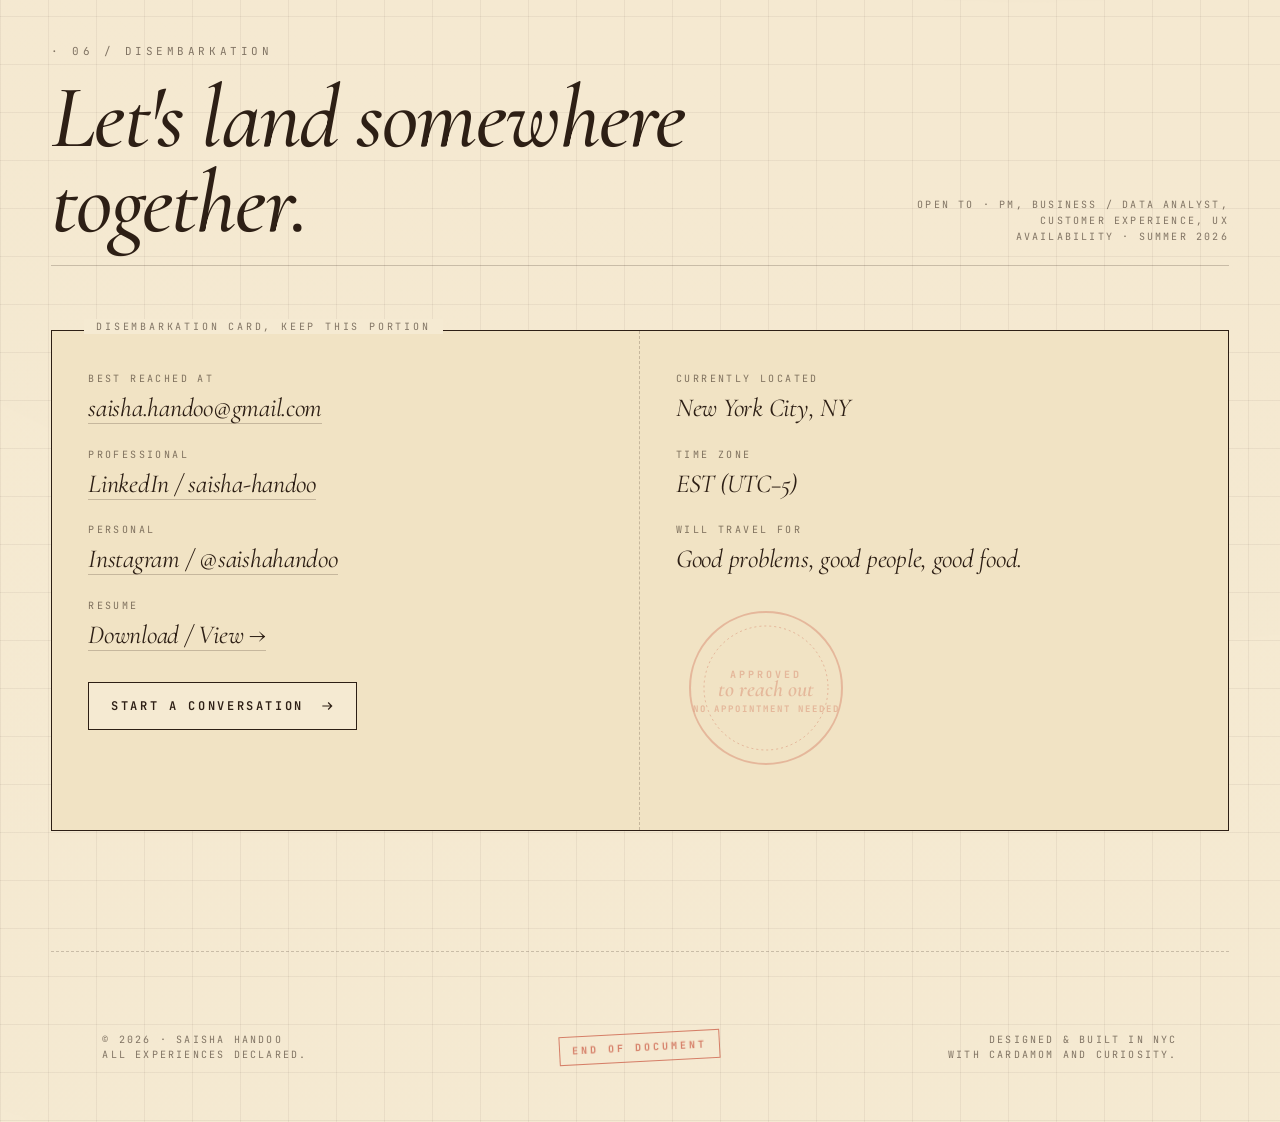
==== commit 745aa082: "Update index.html" ====
--- a/index.html
+++ b/index.html
@@ -8,21 +8,21 @@
 <!-- Case-study images referenced from case-studies.js (string paths the
      bundler can't auto-discover). Lifted so they inline into the standalone
      build; resolved at runtime via window.__resources[path]. -->
-<meta name="ext-resource-dependency" content="assets/sweetvida.png" data-resource-id="assets/sweetvida.png" />
-<meta name="ext-resource-dependency" content="assets/sweetvida-storefront.png" data-resource-id="assets/sweetvida-storefront.png" />
-<meta name="ext-resource-dependency" content="assets/sweetvida-about.png" data-resource-id="assets/sweetvida-about.png" />
-<meta name="ext-resource-dependency" content="assets/uberfare.png" data-resource-id="assets/uberfare.png" />
-<meta name="ext-resource-dependency" content="assets/uberfare-scatter.png" data-resource-id="assets/uberfare-scatter.png" />
-<meta name="ext-resource-dependency" content="assets/uberfare-models.png" data-resource-id="assets/uberfare-models.png" />
-<meta name="ext-resource-dependency" content="assets/ttu-lesson.png" data-resource-id="assets/ttu-lesson.png" />
-<meta name="ext-resource-dependency" content="assets/ttu-chat.png" data-resource-id="assets/ttu-chat.png" />
-<meta name="ext-resource-dependency" content="assets/techturnup.png" data-resource-id="assets/techturnup.png" />
-<meta name="ext-resource-dependency" content="assets/airaware.png" data-resource-id="assets/airaware.png" />
-<meta name="ext-resource-dependency" content="assets/airaware-screens.png" data-resource-id="assets/airaware-screens.png" />
-<meta name="ext-resource-dependency" content="assets/airaware-widget.png" data-resource-id="assets/airaware-widget.png" />
-<meta name="ext-resource-dependency" content="assets/uniranks.png" data-resource-id="assets/uniranks.png" />
-<meta name="ext-resource-dependency" content="assets/uniranks-scatter-matrix.png" data-resource-id="assets/uniranks-scatter-matrix.png" />
-<meta name="ext-resource-dependency" content="assets/uniranks-academic.png" data-resource-id="assets/uniranks-academic.png" />
+<meta name="ext-resource-dependency" content="sweetvida.png" data-resource-id="sweetvida.png" />
+<meta name="ext-resource-dependency" content="sweetvida-storefront.png" data-resource-id="sweetvida-storefront.png" />
+<meta name="ext-resource-dependency" content="sweetvida-about.png" data-resource-id="sweetvida-about.png" />
+<meta name="ext-resource-dependency" content="uberfare.png" data-resource-id="uberfare.png" />
+<meta name="ext-resource-dependency" content="uberfare-scatter.png" data-resource-id="uberfare-scatter.png" />
+<meta name="ext-resource-dependency" content="uberfare-models.png" data-resource-id="uberfare-models.png" />
+<meta name="ext-resource-dependency" content="ttu-lesson.png" data-resource-id="ttu-lesson.png" />
+<meta name="ext-resource-dependency" content="ttu-chat.png" data-resource-id="ttu-chat.png" />
+<meta name="ext-resource-dependency" content="techturnup.png" data-resource-id="techturnup.png" />
+<meta name="ext-resource-dependency" content="airaware.png" data-resource-id="airaware.png" />
+<meta name="ext-resource-dependency" content="airaware-screens.png" data-resource-id="airaware-screens.png" />
+<meta name="ext-resource-dependency" content="airaware-widget.png" data-resource-id="airaware-widget.png" />
+<meta name="ext-resource-dependency" content="uniranks.png" data-resource-id="uniranks.png" />
+<meta name="ext-resource-dependency" content="uniranks-scatter-matrix.png" data-resource-id="uniranks-scatter-matrix.png" />
+<meta name="ext-resource-dependency" content="uniranks-academic.png" data-resource-id="uniranks-academic.png" />
 <link rel="preconnect" href="https://fonts.googleapis.com" />
 <link rel="preconnect" href="https://fonts.gstatic.com" crossorigin />
 <link href="https://fonts.googleapis.com/css2?family=Caveat:wght@400;500;600;700&family=Cormorant+Garamond:ital,wght@0,400;0,500;0,600;1,400;1,500;1,600&family=JetBrains+Mono:wght@400;500;600;700&display=swap" rel="stylesheet" />
@@ -330,7 +330,7 @@
             <span class="corner-stamp bottom">JKT · 2009</span>
           </div>
           <figure class="polaroid">
-            <img src="assets/saisha.jpeg" alt="Saisha Handoo" />
+            <img src="saisha.jpeg" alt="Saisha Handoo" />
             <figcaption class="caption">the holder, in person.</figcaption>
             <span class="stamp-corner">VERIFIED</span>
           </figure>
@@ -788,7 +788,7 @@
             <div class="bp-leg-place">DFD · ERD</div>
           </div>
         </div>
-        <div class="bp-image" data-label="SWEETVIDA"><img src="assets/sweetvida.png" alt="SweetVida cover"/></div>
+        <div class="bp-image" data-label="SWEETVIDA"><img src="sweetvida.png" alt="SweetVida cover"/></div>
         <p class="bp-blurb">Full systems analysis &amp; design for a small bakery, DFDs, ERDs, order &amp; inventory workflows, and a centralized platform to automate tracking.</p>
       </div>
       <div class="bp-stub">
@@ -819,7 +819,7 @@
             <div class="bp-leg-place">WHAT DRIVES COST</div>
           </div>
         </div>
-        <div class="bp-image" data-label="ANALYZING UBER FARE PRICES"><img src="assets/uberfare.png" alt="Analyzing Uber Fare Prices cover"/></div>
+        <div class="bp-image" data-label="ANALYZING UBER FARE PRICES"><img src="uberfare.png" alt="Analyzing Uber Fare Prices cover"/></div>
         <p class="bp-blurb">Analyzing Uber Fare Prices, a BMGT431 group study identifying which factors actually drive NYC ride costs, with a team of four.</p>
       </div>
       <div class="bp-stub">
@@ -850,7 +850,7 @@
             <div class="bp-leg-place">GAMIFIED PLATFORM</div>
           </div>
         </div>
-        <div class="bp-image" data-label="TECH TURN UP · UI/UX HACKATHON"><img src="assets/techturnup.png" alt="Tech Turn Up cover"/></div>
+        <div class="bp-image" data-label="TECH TURN UP · UI/UX HACKATHON"><img src="techturnup.png" alt="Tech Turn Up cover"/></div>
         <p class="bp-blurb">Tech Turn Up, UXTerps Makeathon. A gamified after-school STEM platform with Circles, creative Quests, and a staff safety dashboard.</p>
       </div>
       <div class="bp-stub">
@@ -881,7 +881,7 @@
             <div class="bp-leg-place">FLY SMART</div>
           </div>
         </div>
-        <div class="bp-image" data-label="AIRAWARE"><img src="assets/airaware.png" alt="AirAware cover"/></div>
+        <div class="bp-image" data-label="AIRAWARE"><img src="airaware.png" alt="AirAware cover"/></div>
         <p class="bp-blurb">AirAware. A mobile flight-tracking app that turns delays and disruptions into something travelers can actually navigate, calmly.</p>
       </div>
       <div class="bp-stub">
@@ -912,7 +912,7 @@
             <div class="bp-leg-place">YOUR WEIGHTS</div>
           </div>
         </div>
-        <div class="bp-image" data-label="WORLD UNIVERSITY RANKINGS ANALYSIS"><img src="assets/uniranks.png" alt="World University Rankings Analysis cover"/></div>
+        <div class="bp-image" data-label="WORLD UNIVERSITY RANKINGS ANALYSIS"><img src="uniranks.png" alt="World University Rankings Analysis cover"/></div>
         <p class="bp-blurb">World University Rankings Analysis. A regression study in R on the 2025 QS dataset, identifying what actually drives a university's global rank.</p>
       </div>
       <div class="bp-stub">
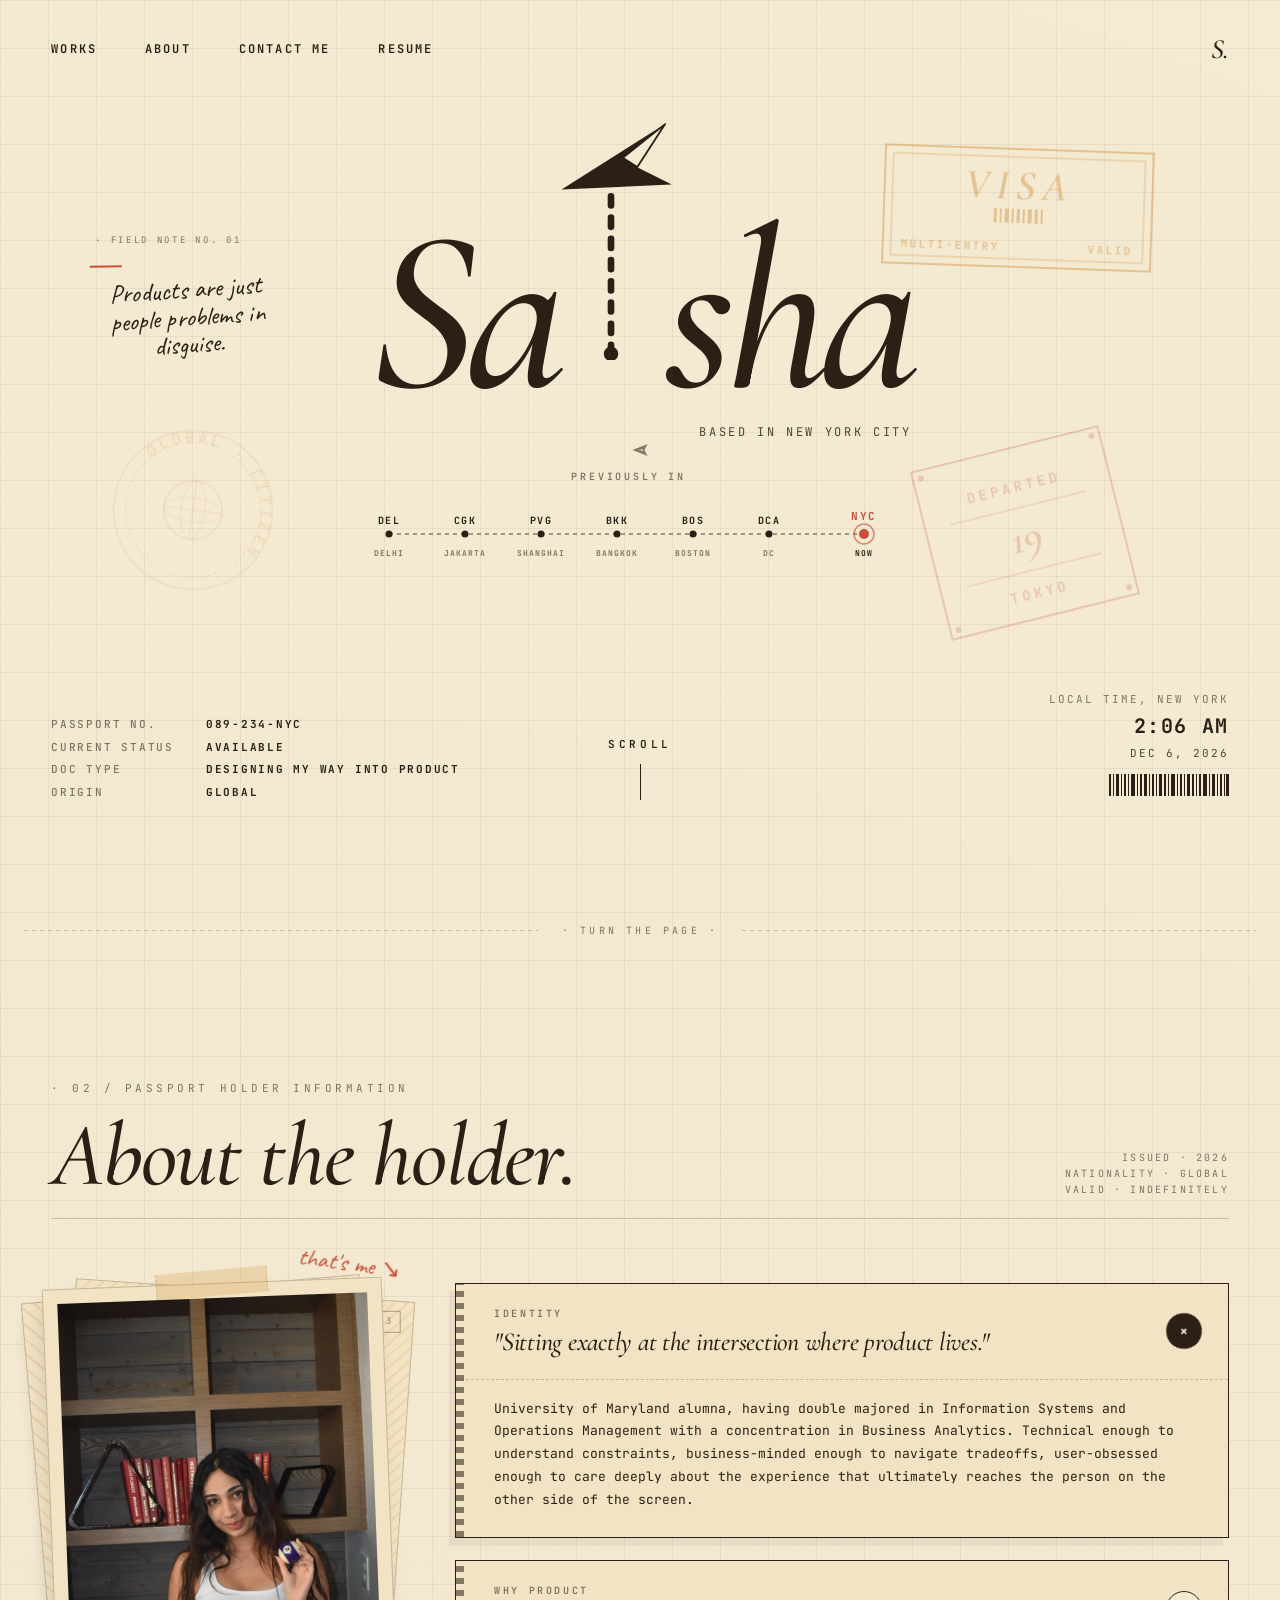
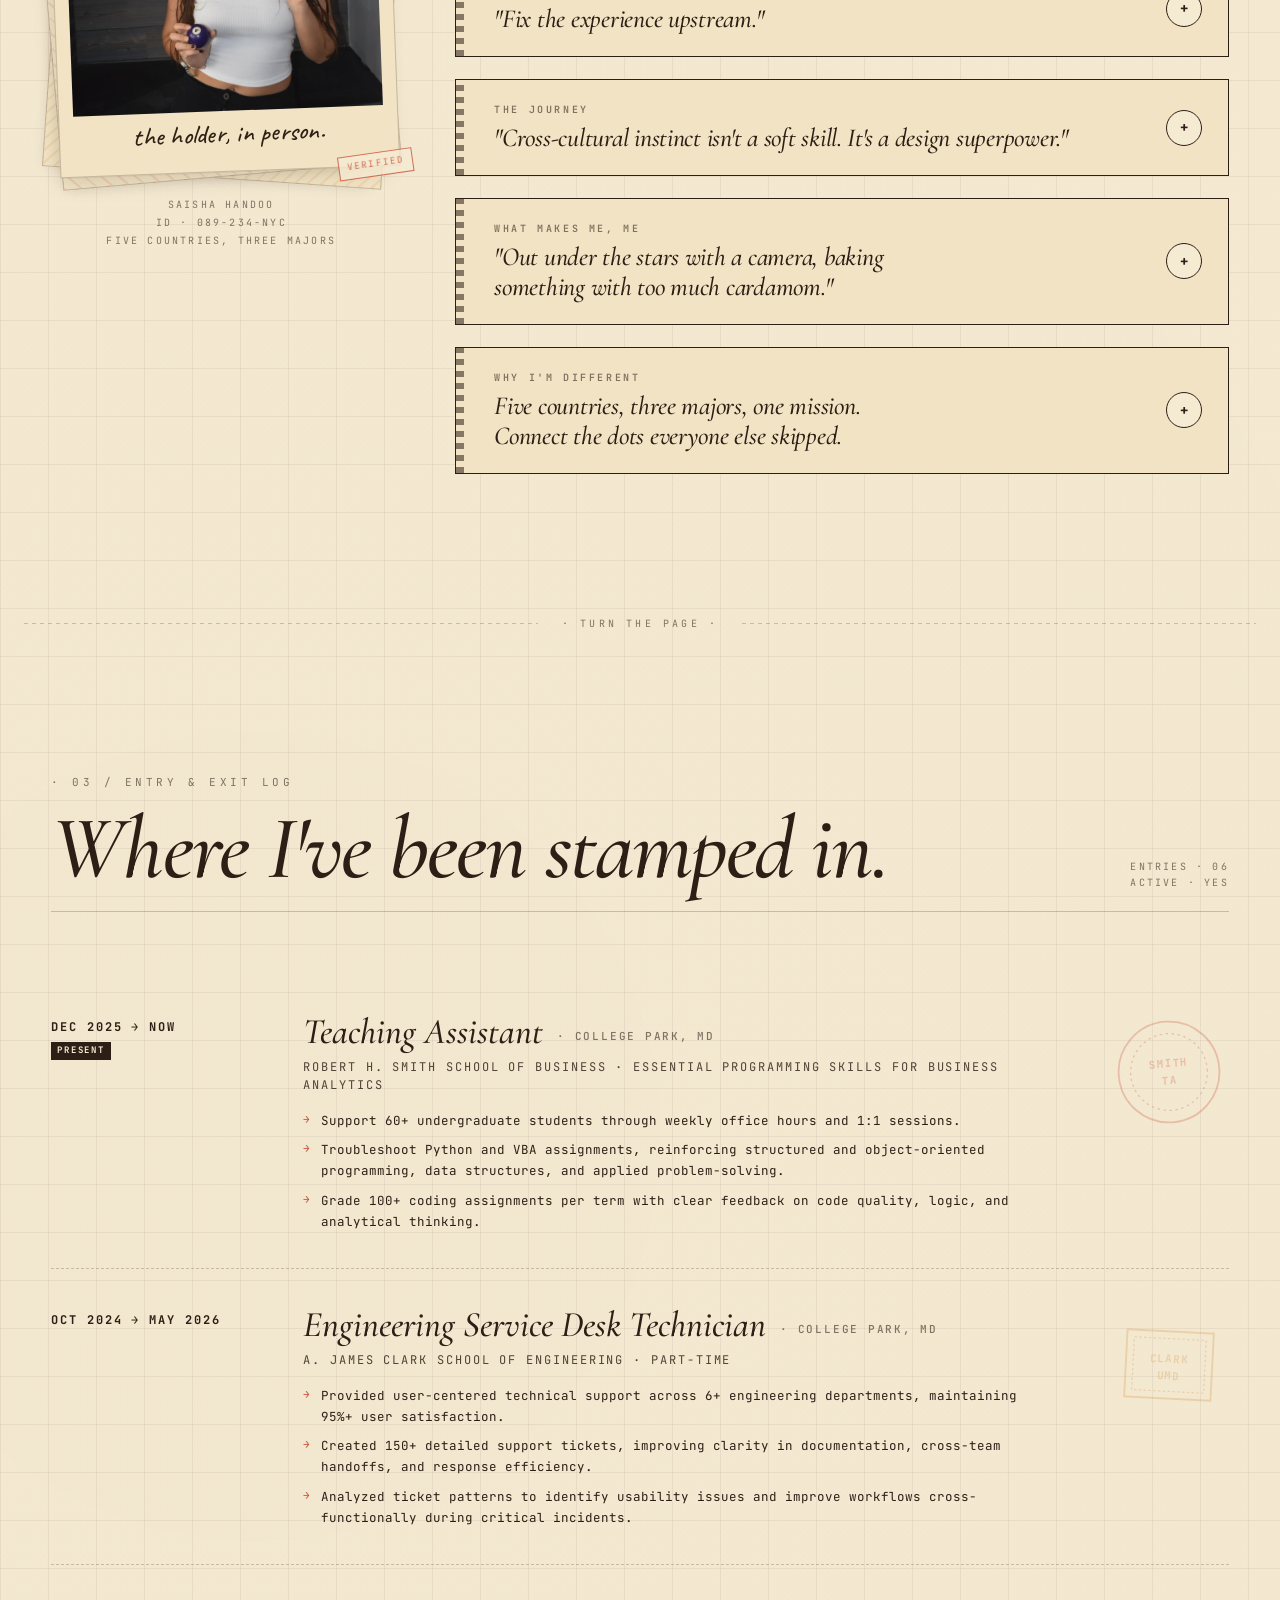
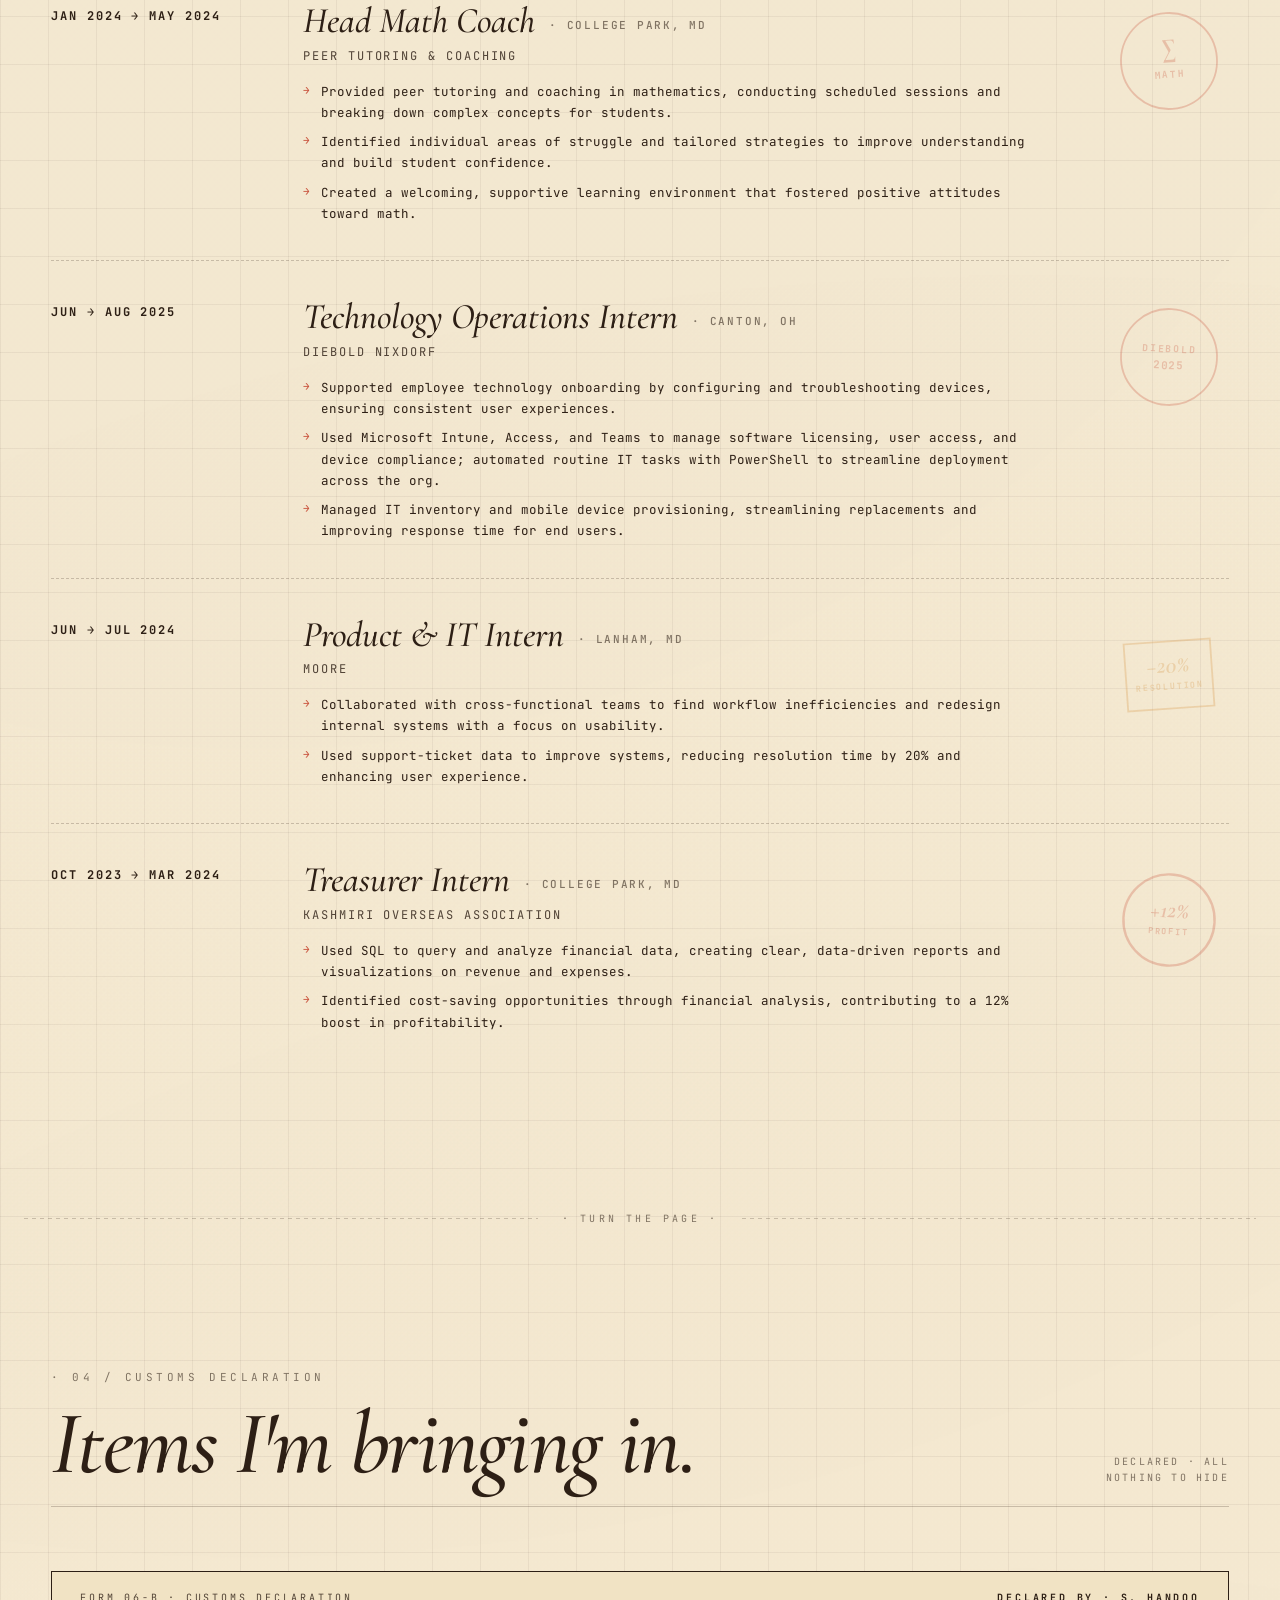
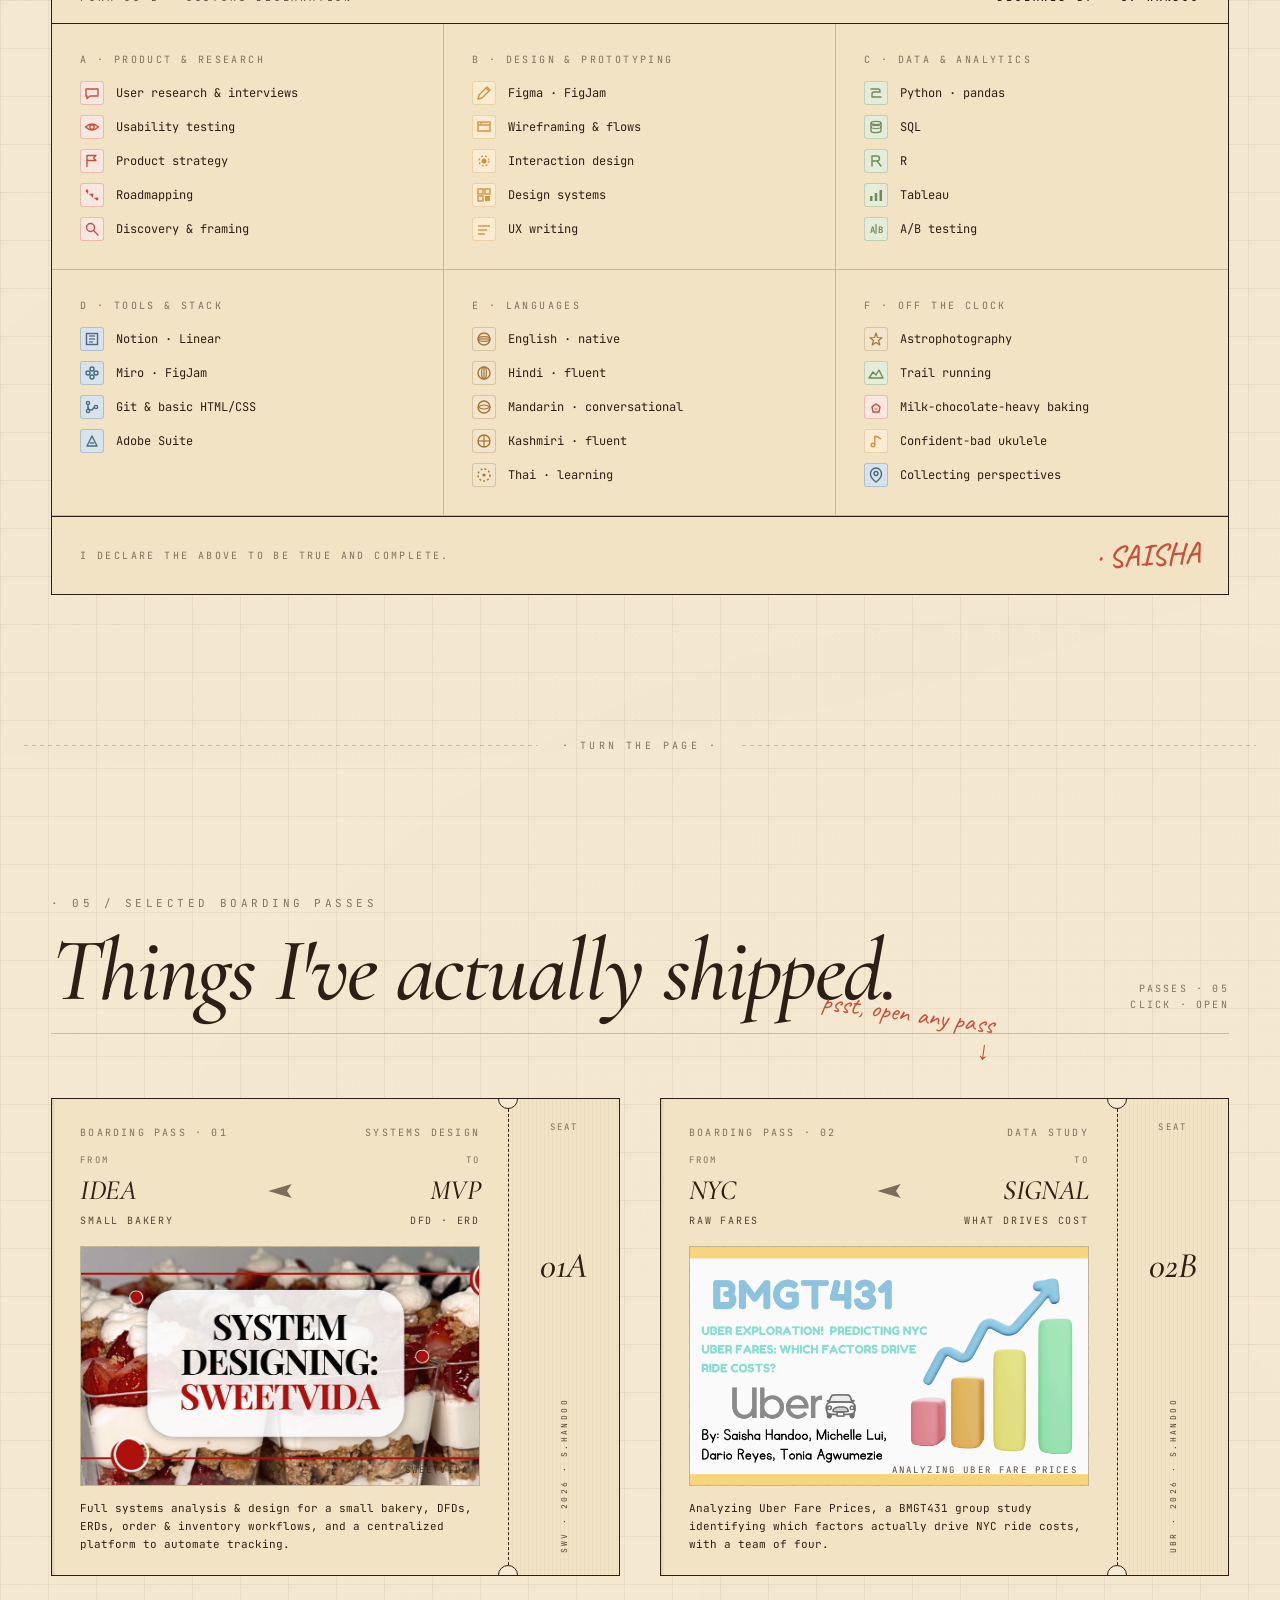
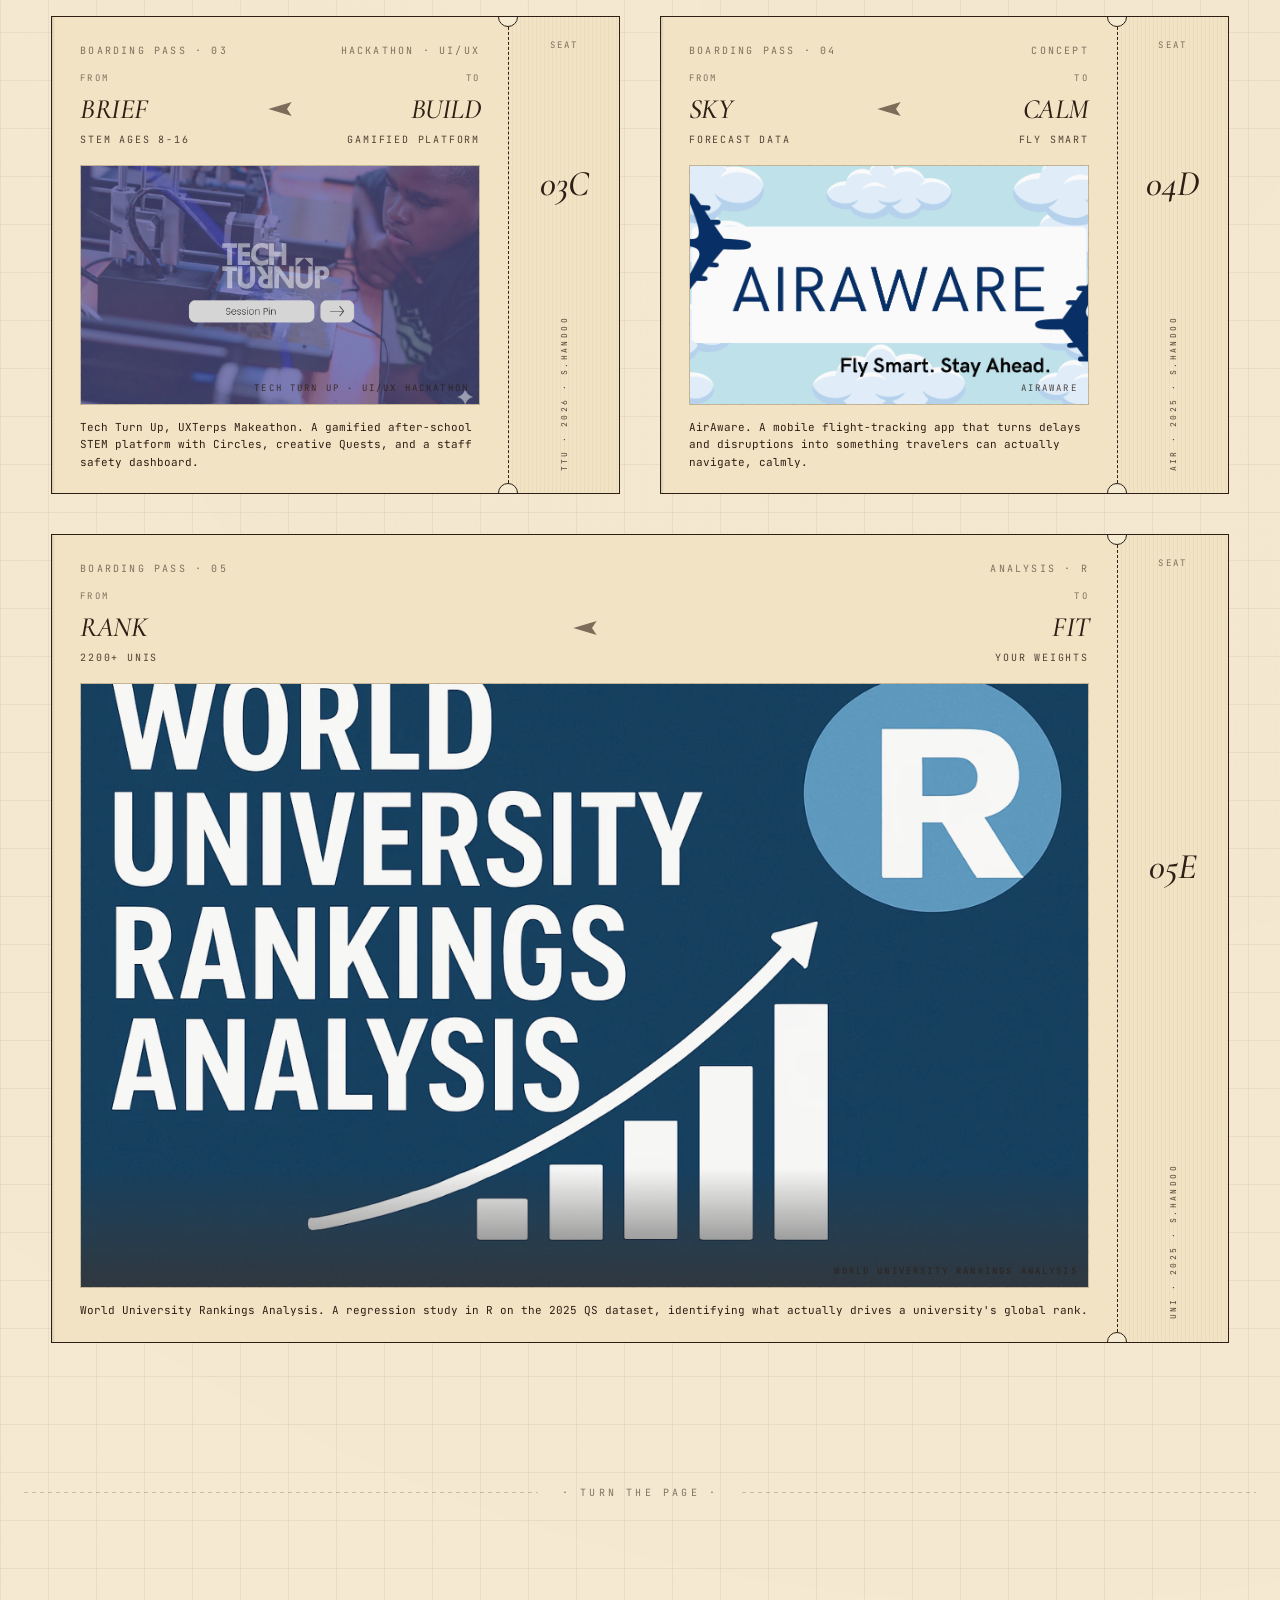
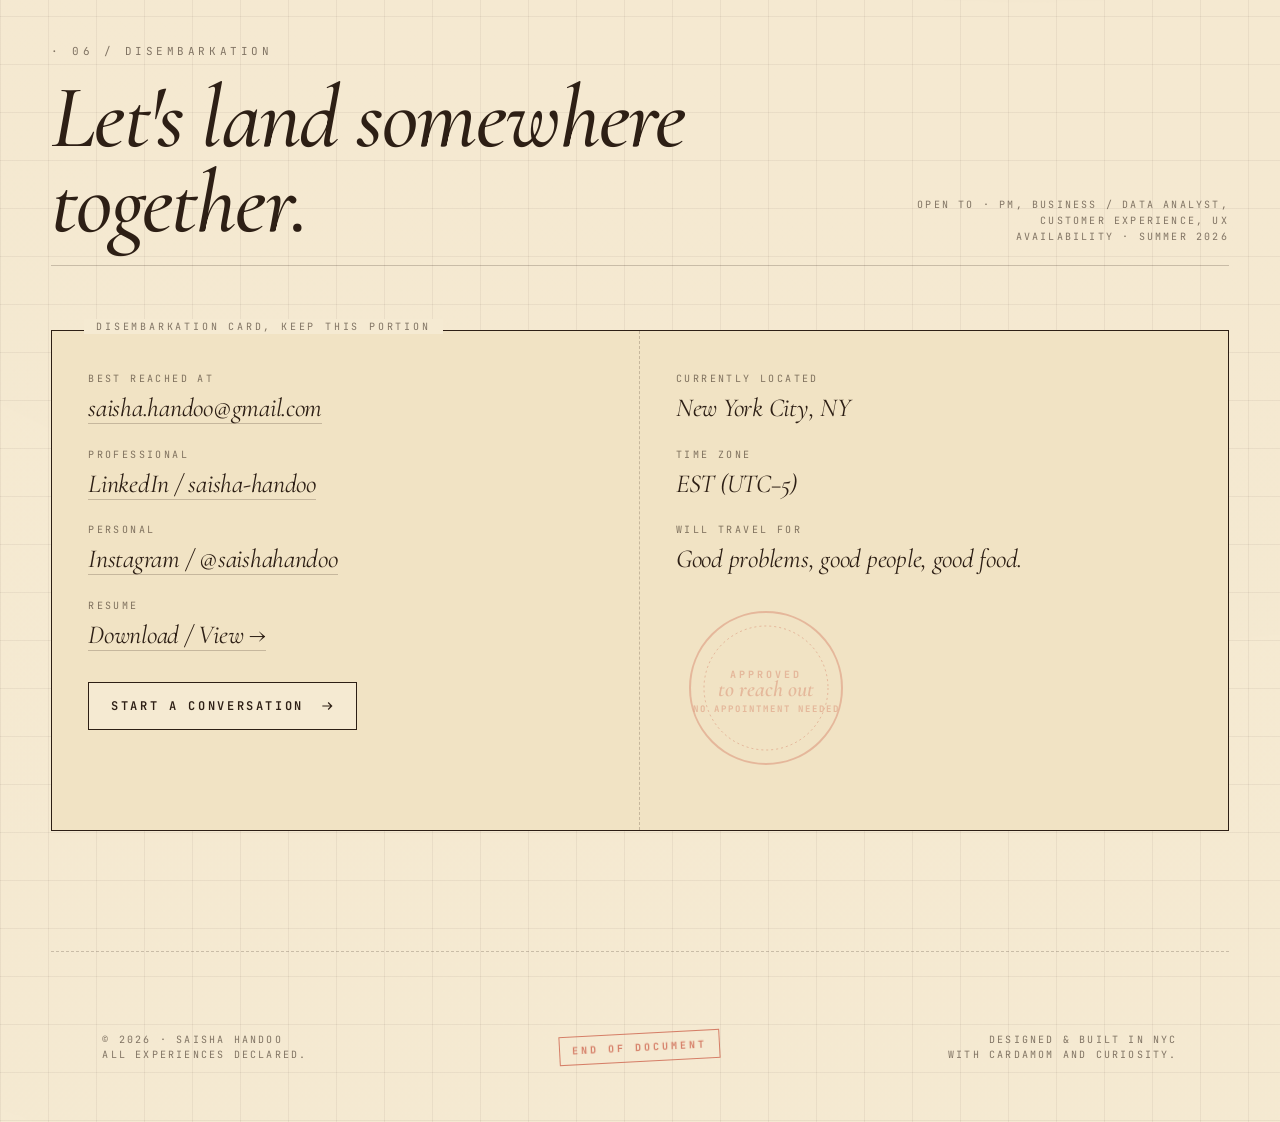
==== commit 602a5c3e: "Update index.html" ====
--- a/index.html
+++ b/index.html
@@ -50,7 +50,7 @@
     <a href="#works" data-jump="works">Works</a>
     <a href="#about" data-jump="about">About</a>
     <a href="#contact" data-jump="contact">Contact me</a>
-    <a href="https://drive.google.com/file/d/1YmCYC70VwGJCI1CYp3ZBQmkwtdOTzdnE/view?usp=drive_link" target="_blank" rel="noopener">Resume</a>
+    <a href="https://drive.google.com/file/d/1kUPtNgD5Pv0fI9tQDYtuho4z8kl56mfK/view?usp=drive_link" target="_blank" rel="noopener">Resume</a>
   </nav>
   <a href="#" class="brand-mark" data-jump="hero">S.</a>
 </header>
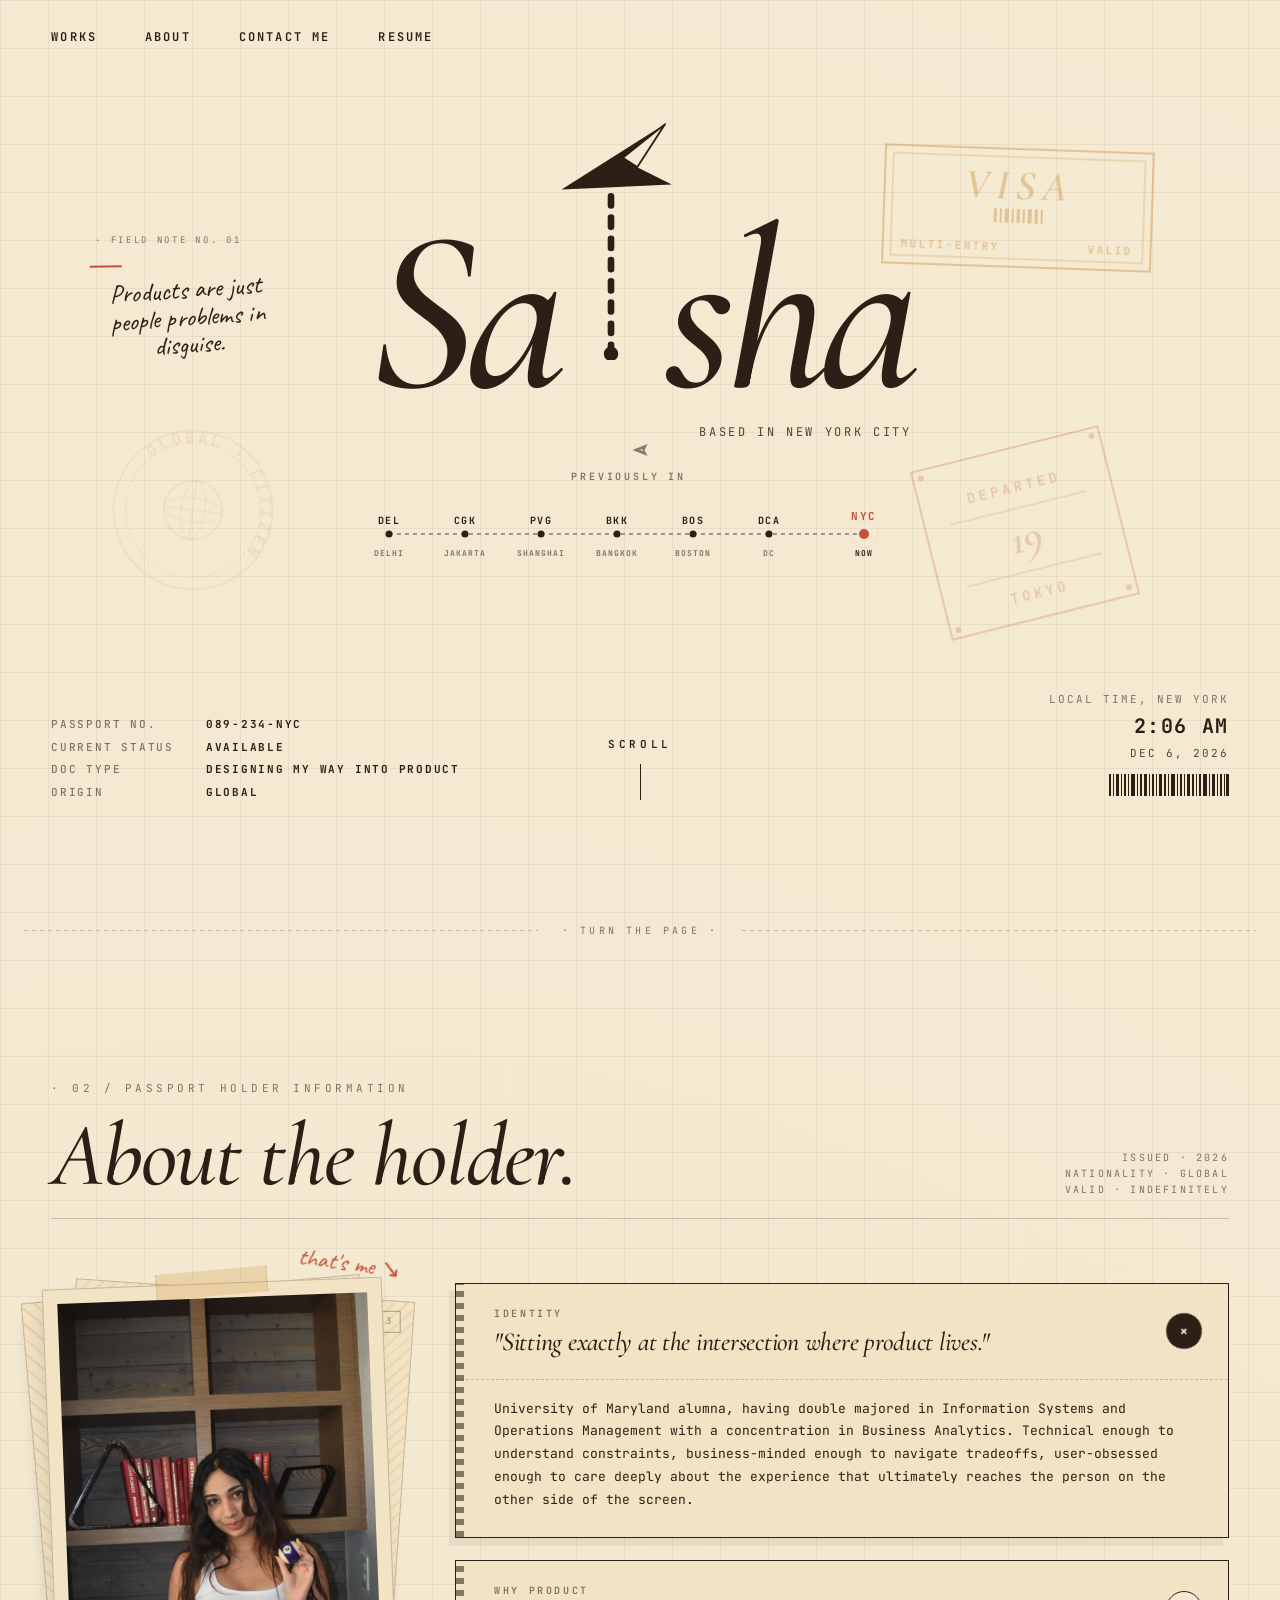
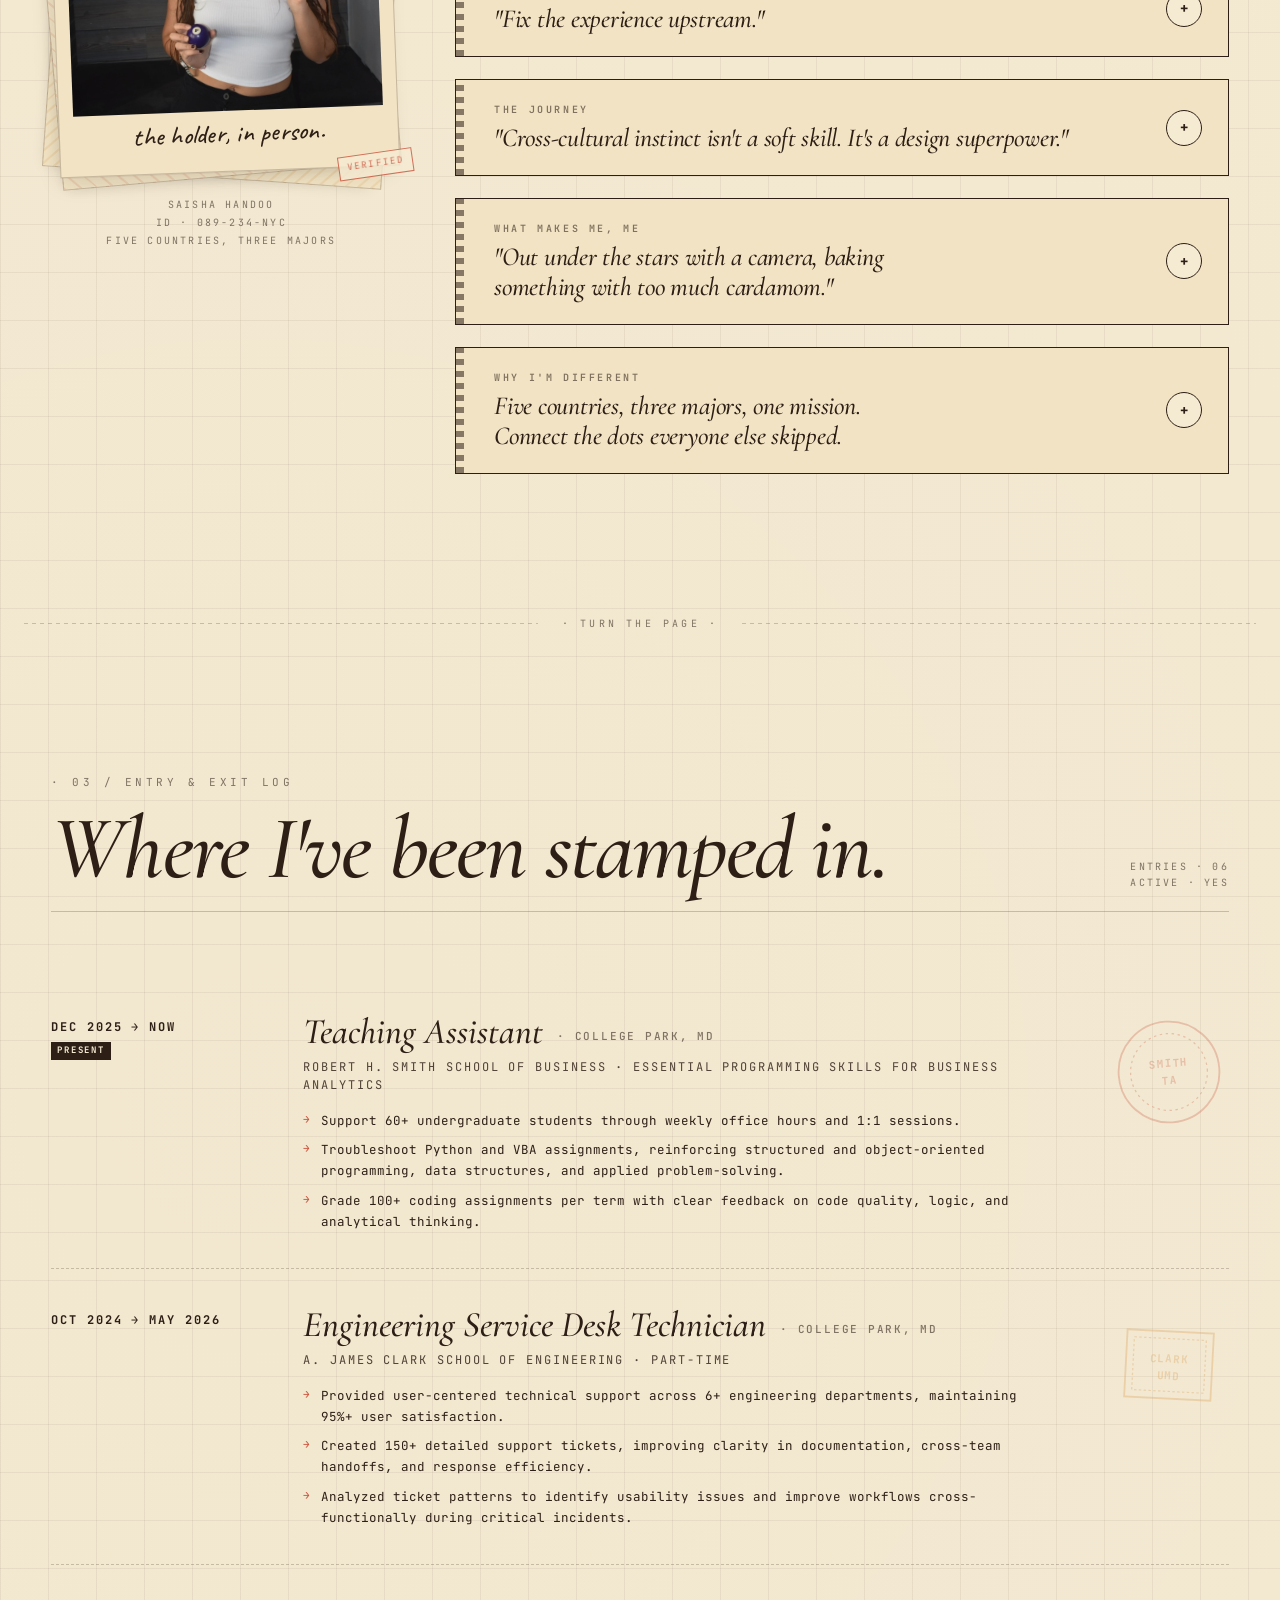
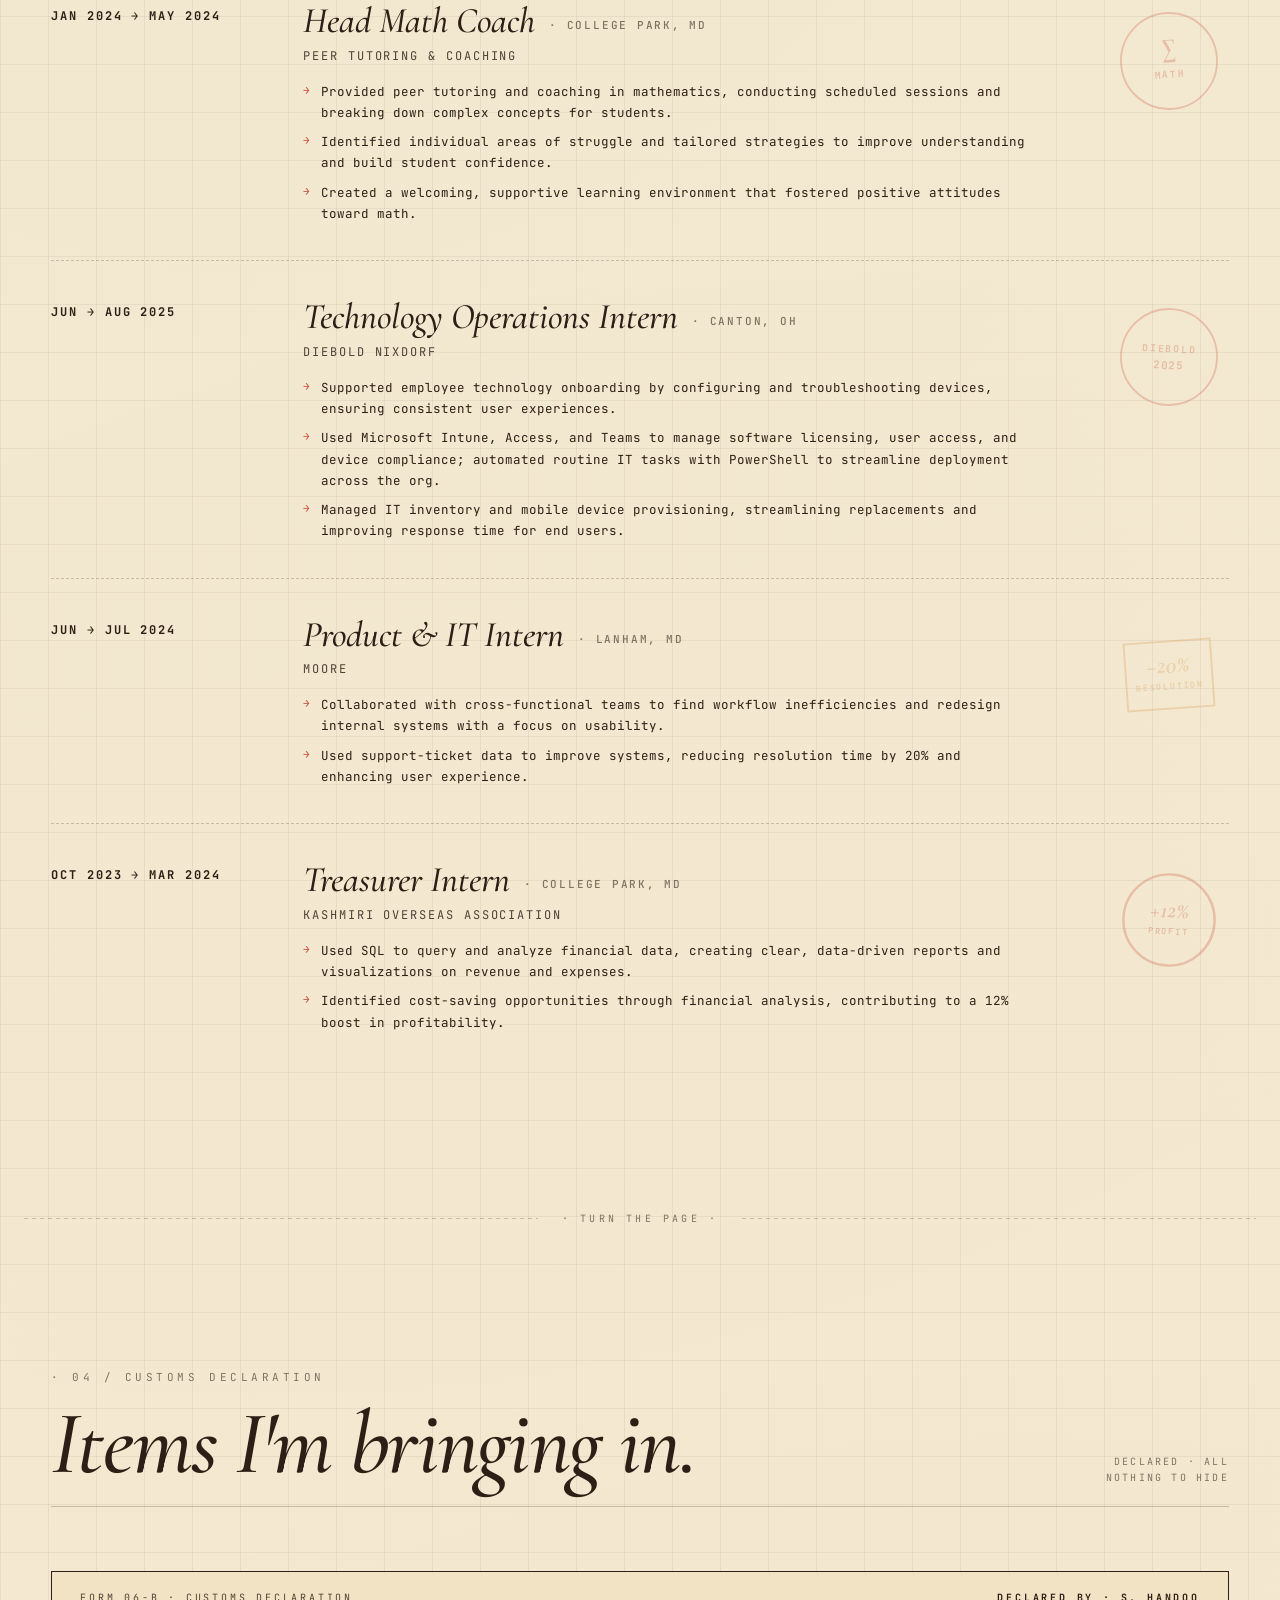
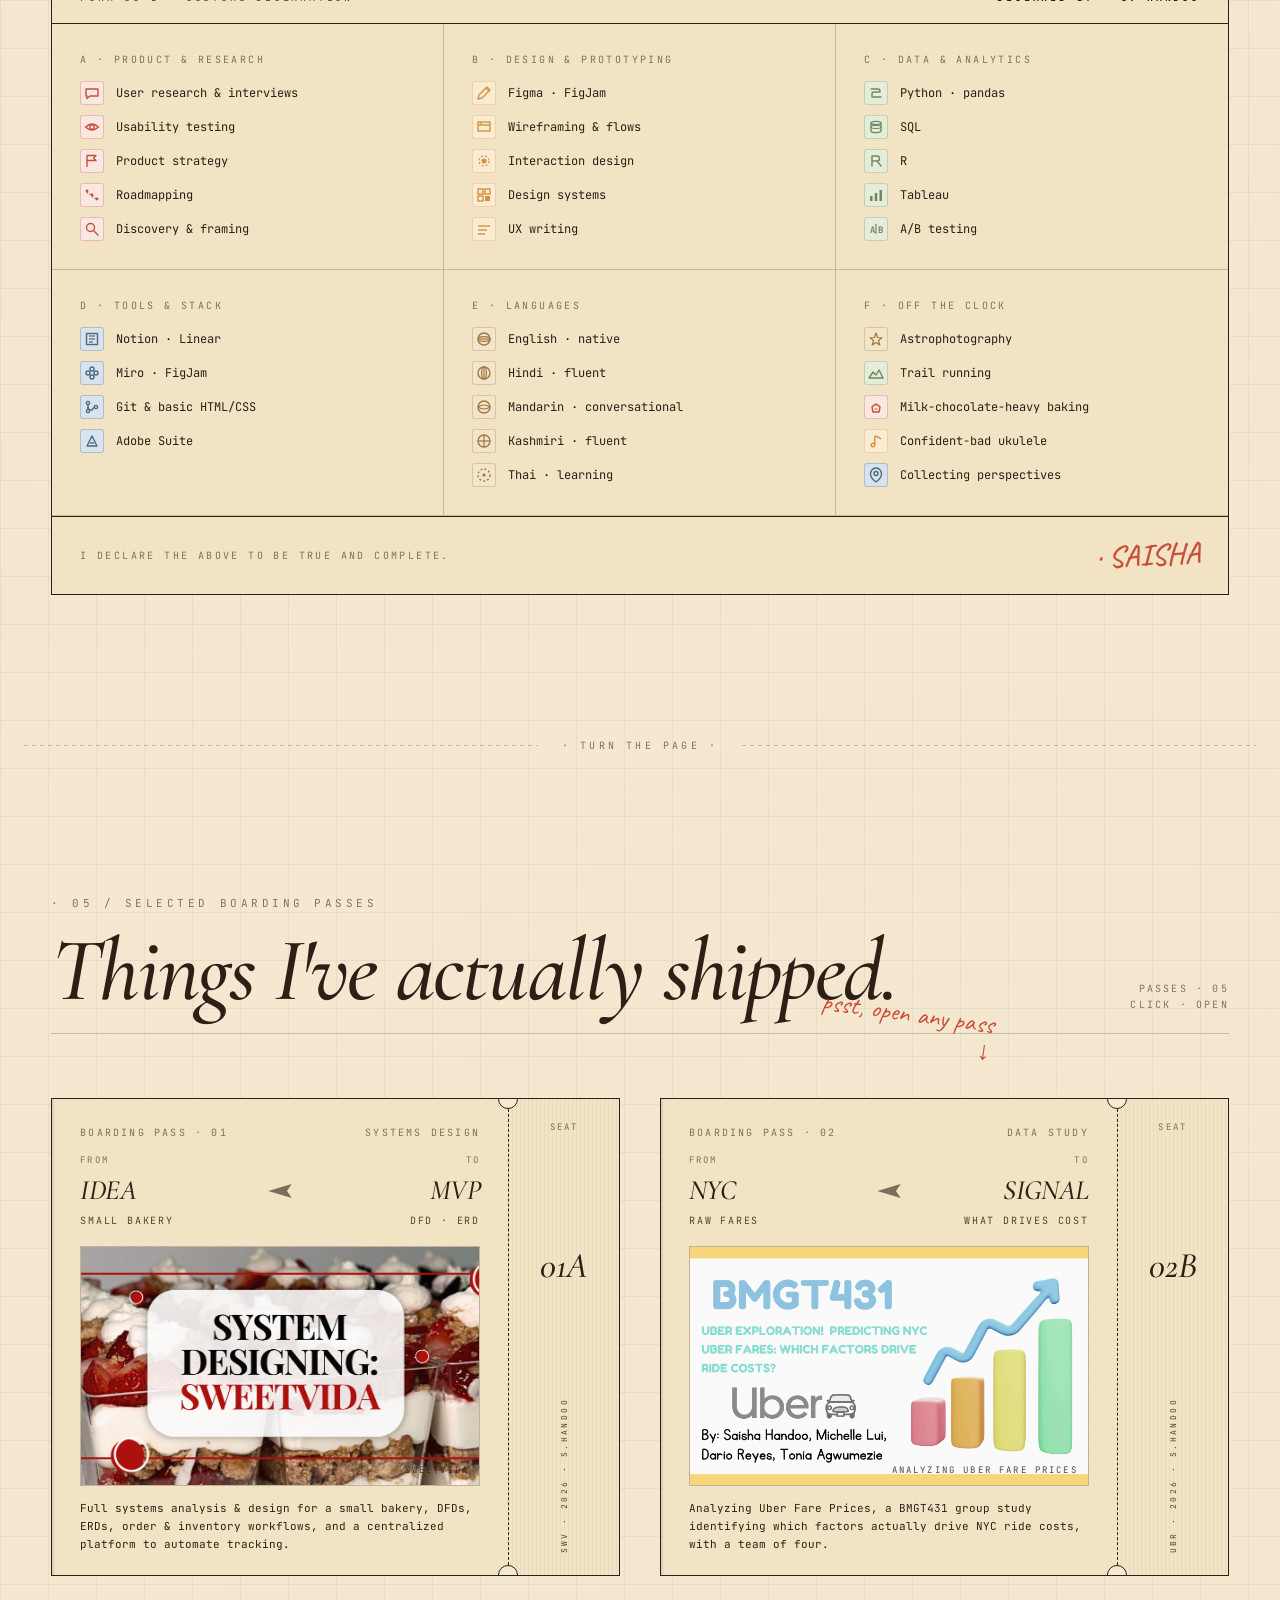
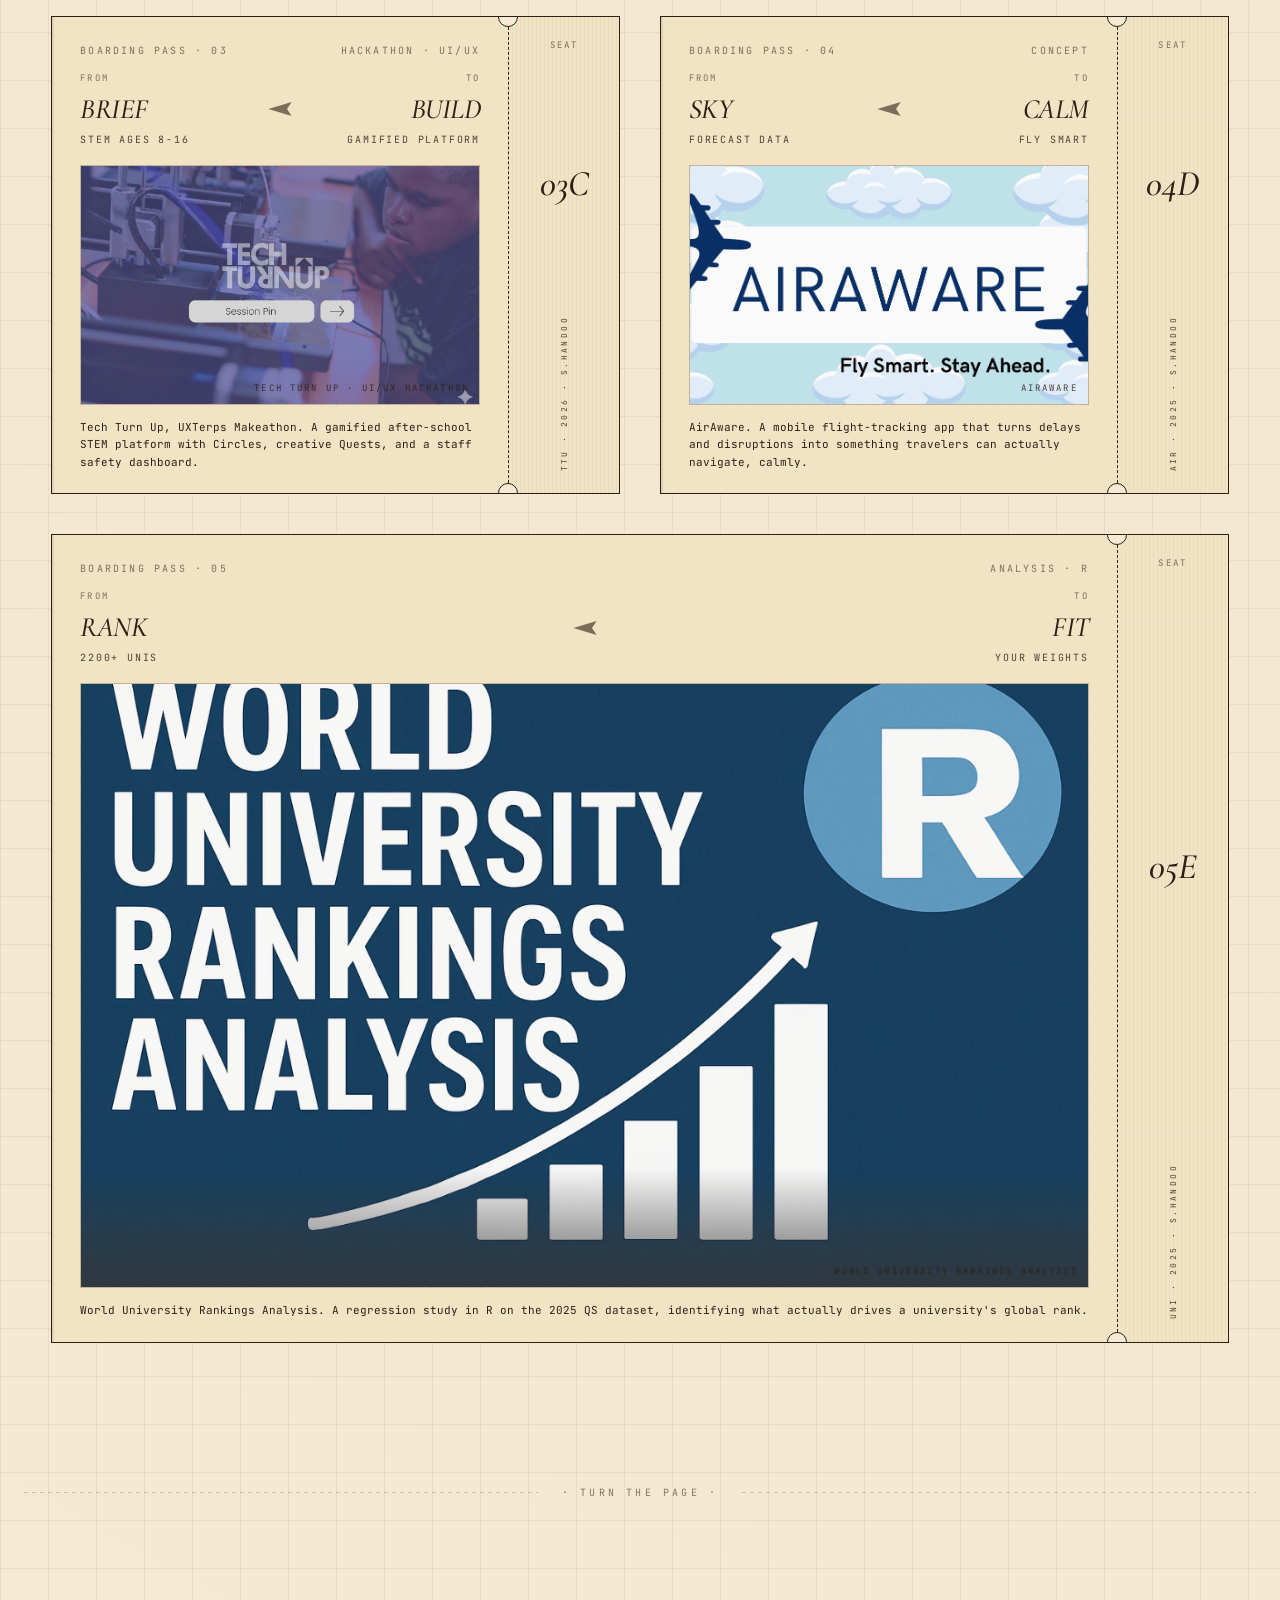
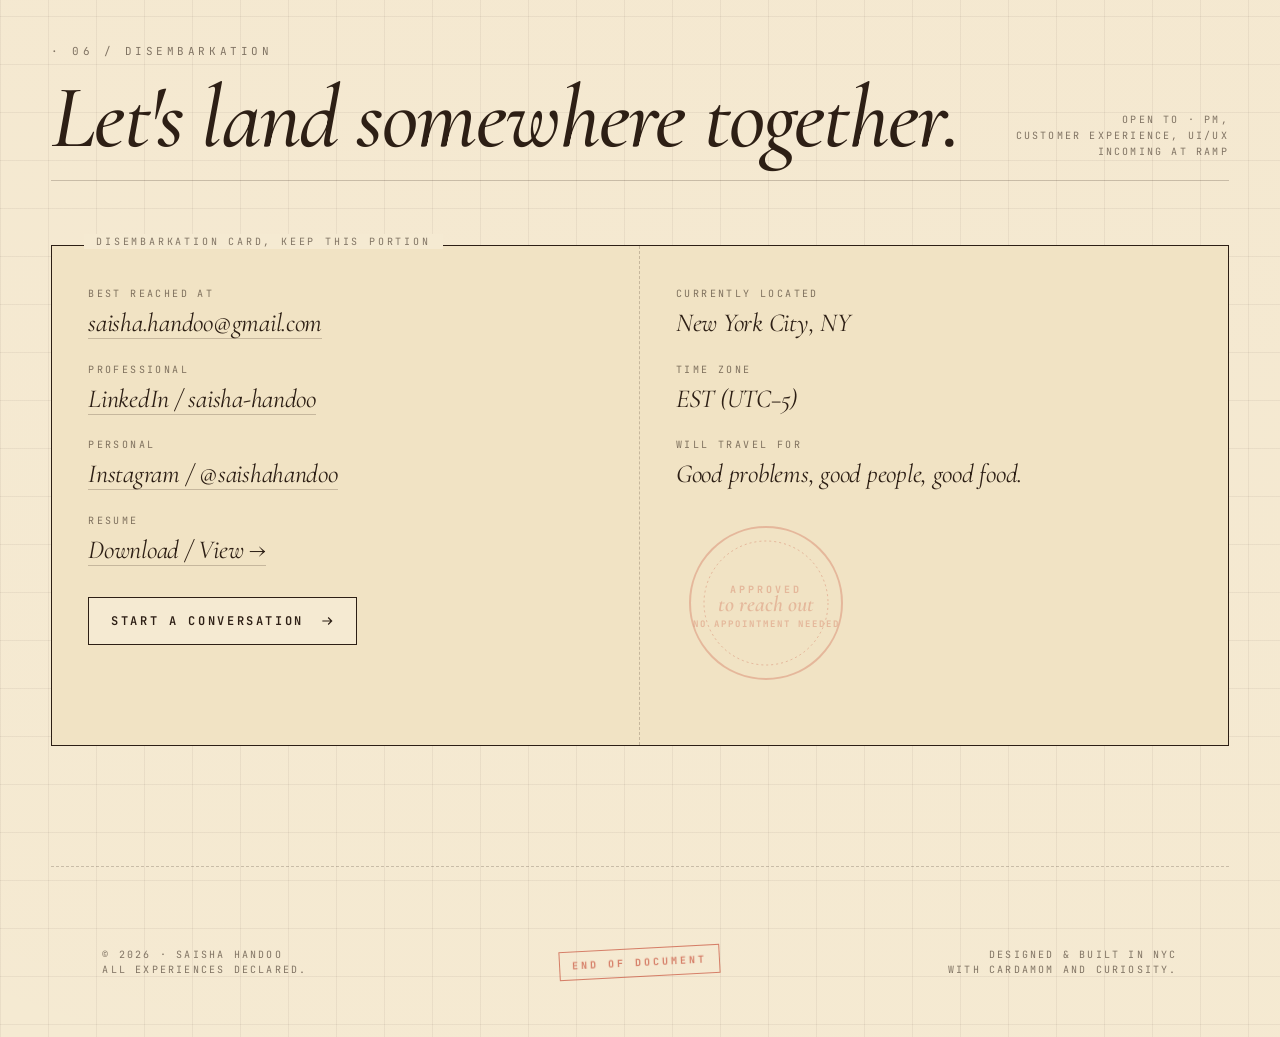
==== commit 28417144: "Update index.html" ====
--- a/index.html
+++ b/index.html
@@ -52,7 +52,6 @@
     <a href="#contact" data-jump="contact">Contact me</a>
     <a href="https://drive.google.com/file/d/1kUPtNgD5Pv0fI9tQDYtuho4z8kl56mfK/view?usp=drive_link" target="_blank" rel="noopener">Resume</a>
   </nav>
-  <a href="#" class="brand-mark" data-jump="hero">S.</a>
 </header>
 
 
@@ -940,9 +939,9 @@
       <h2 class="section-title">Let's <em>land somewhere together.</em></h2>
     </div>
     <div class="section-stamp">
-      OPEN TO · PM, BUSINESS / DATA ANALYST,<br/>
-      CUSTOMER EXPERIENCE, UX<br/>
-      AVAILABILITY · SUMMER 2026
+      OPEN TO · PM,<br/>
+      CUSTOMER EXPERIENCE, UI/UX<br/>
+      INCOMING AT RAMP
     </div>
   </div>
 
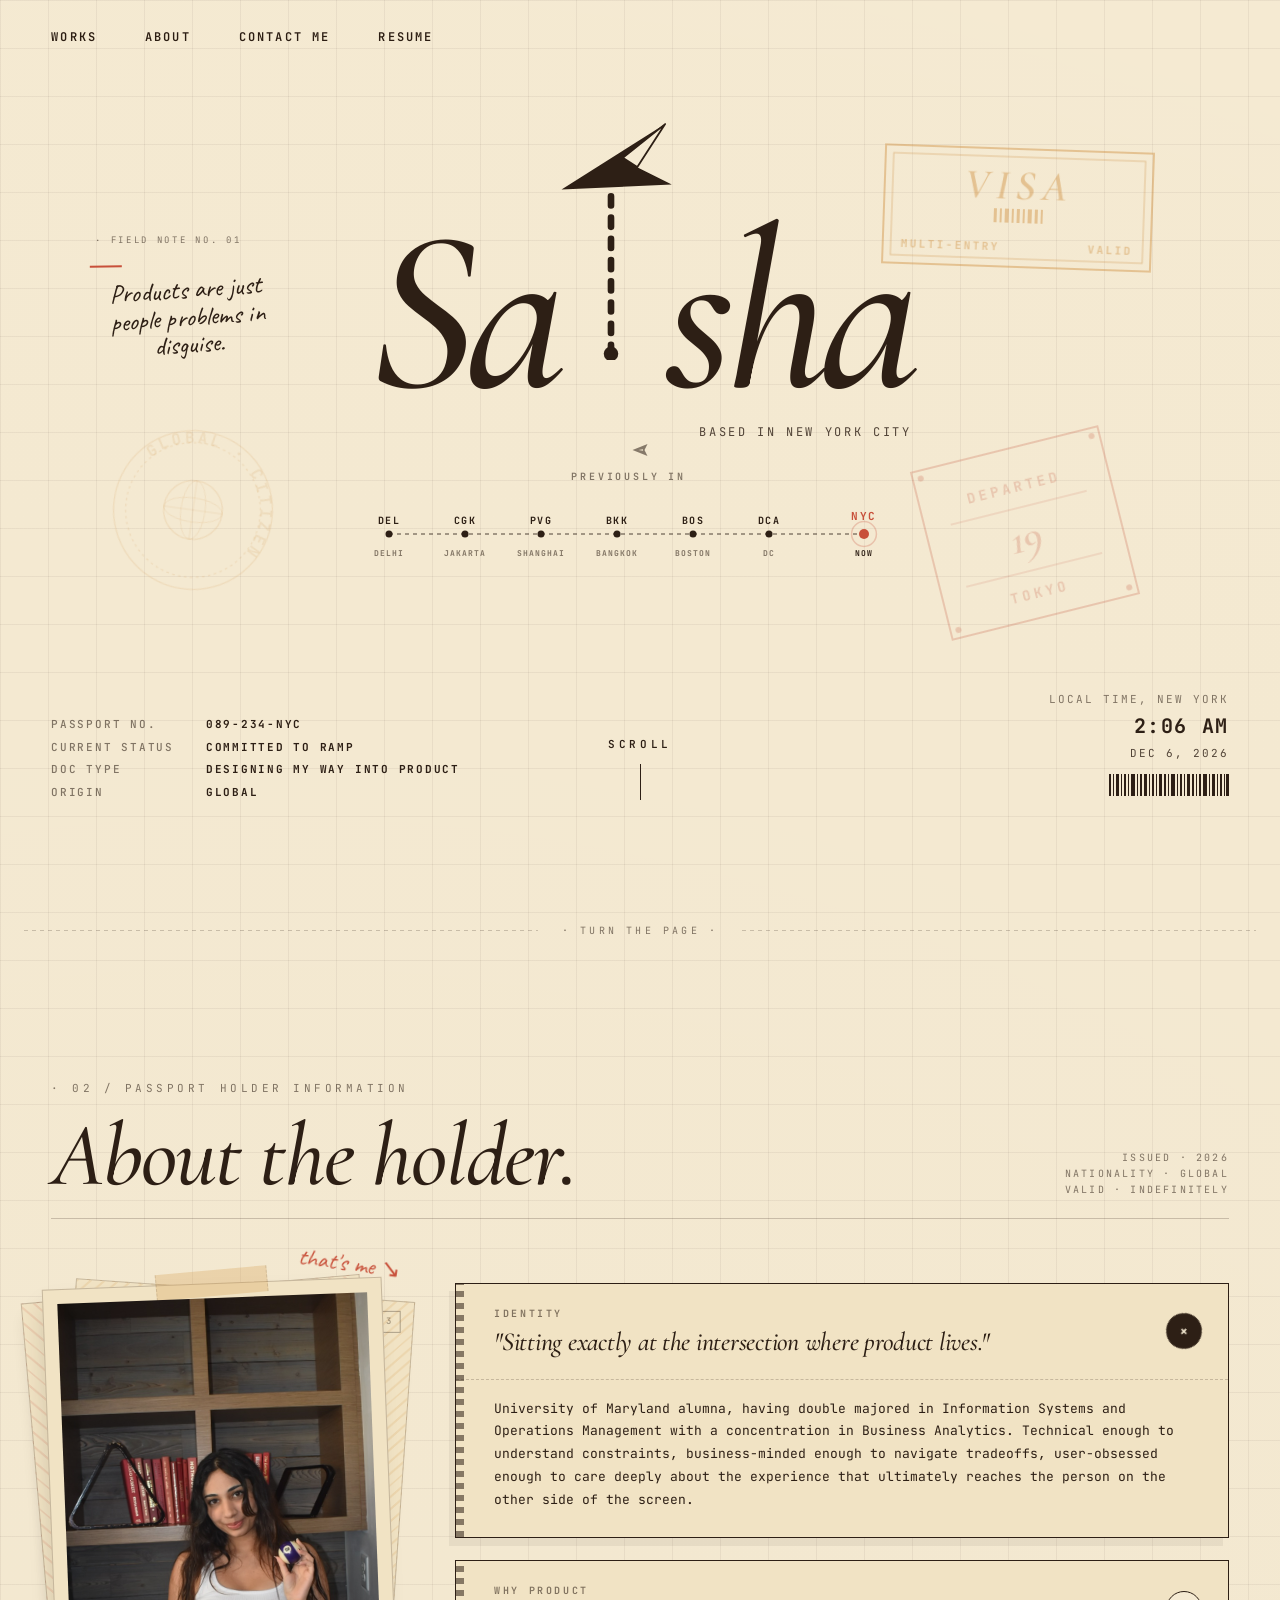
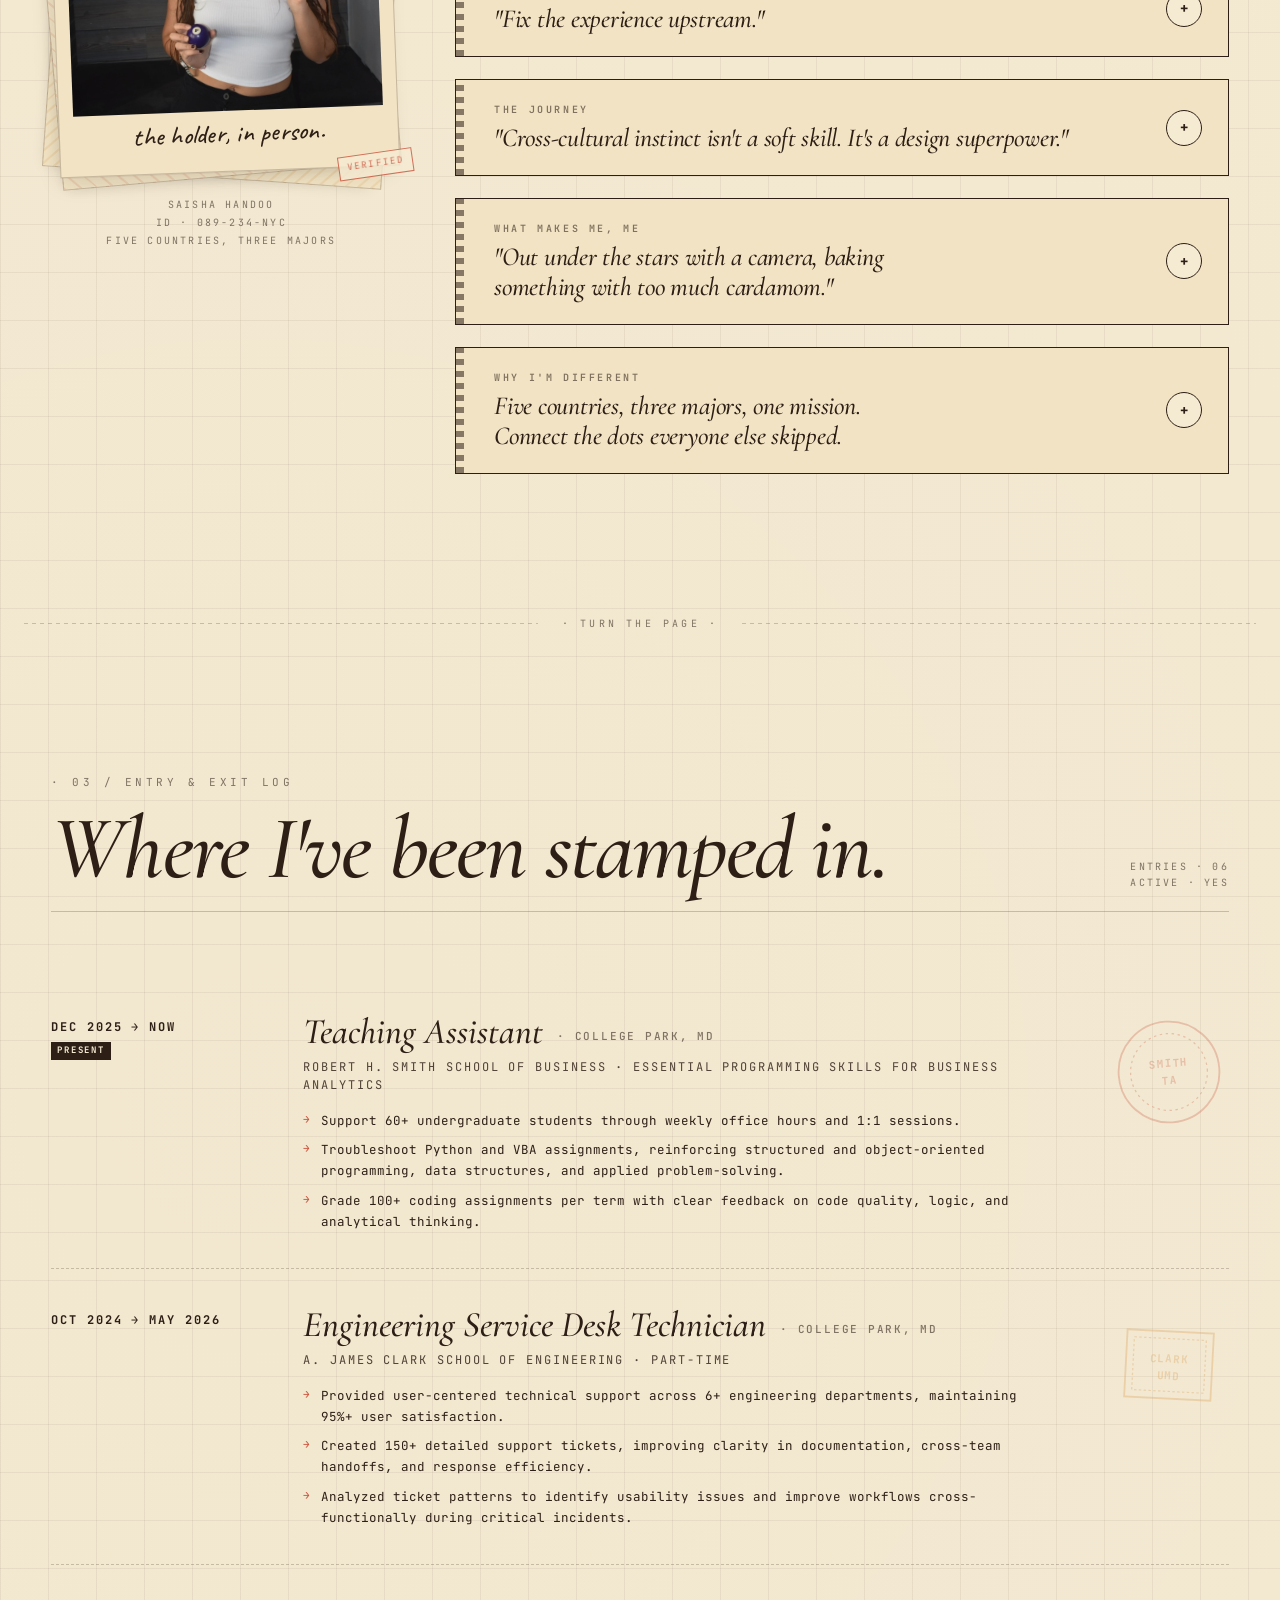
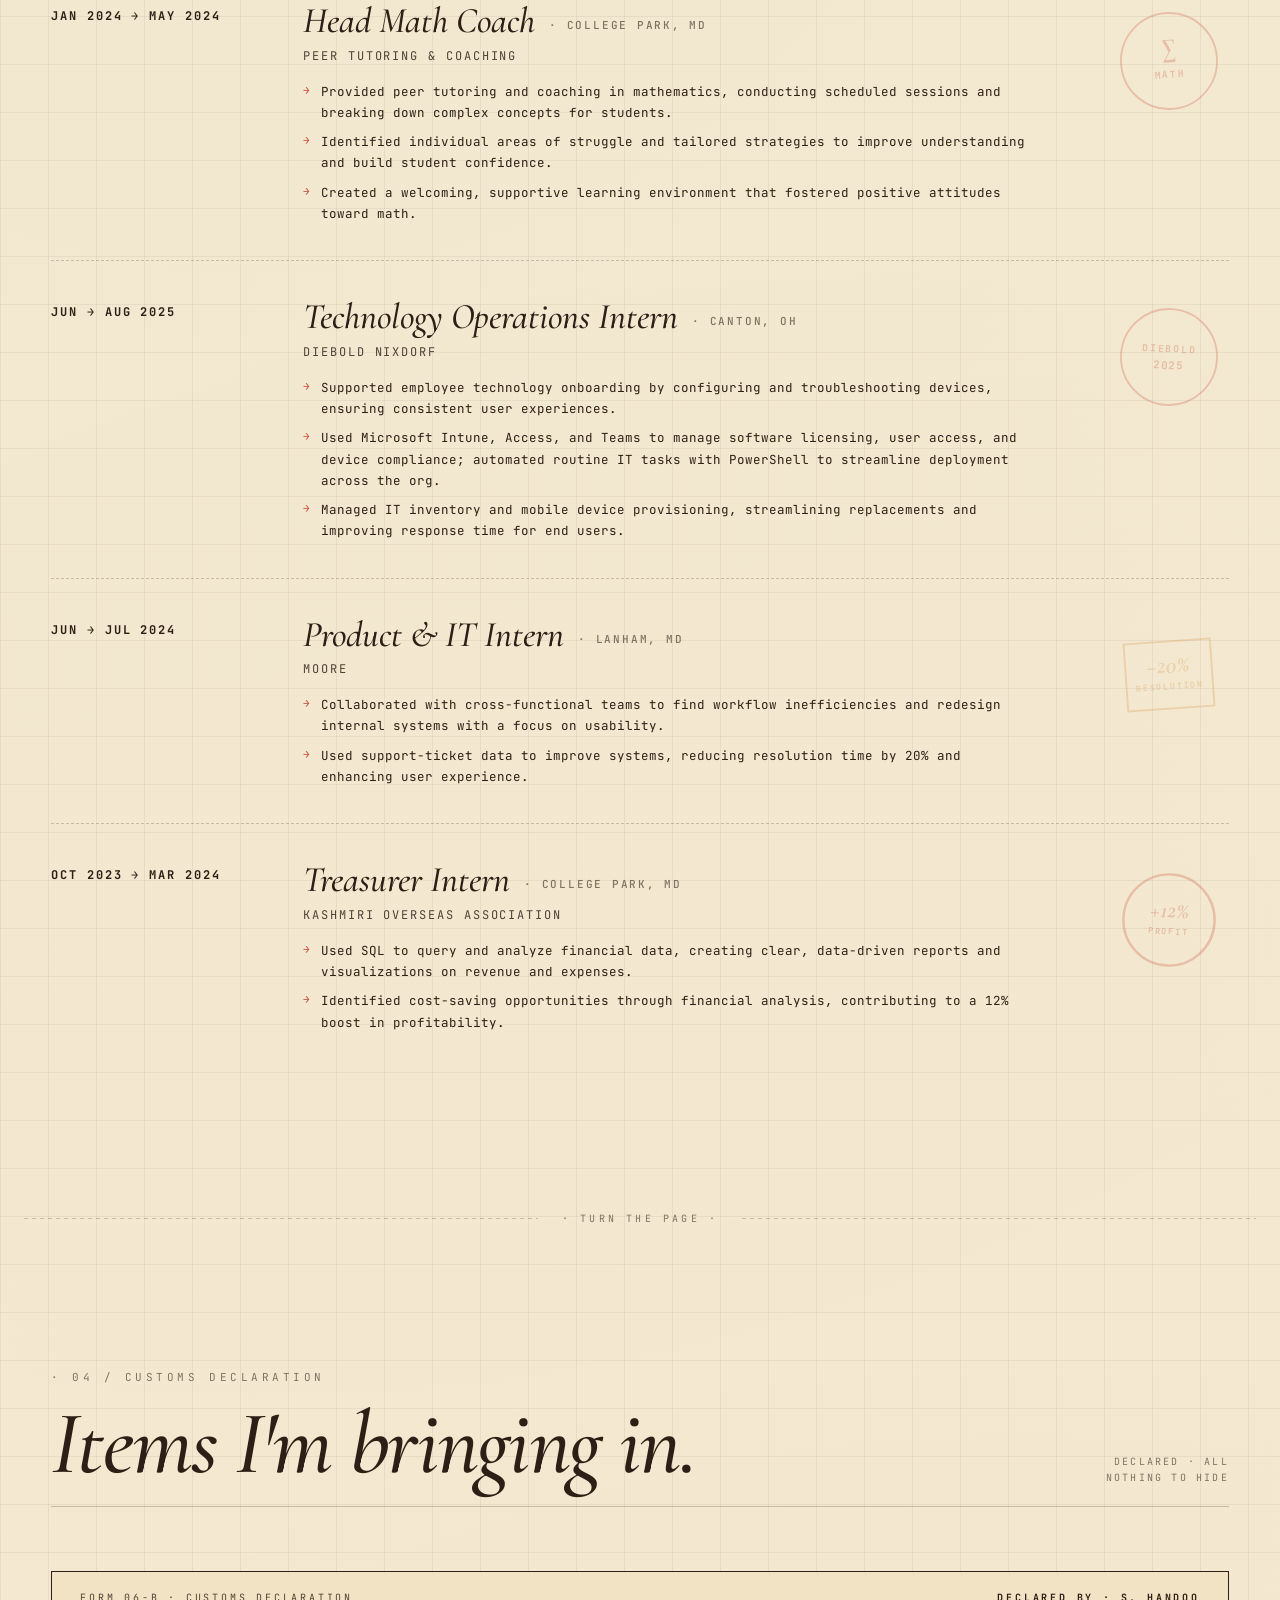
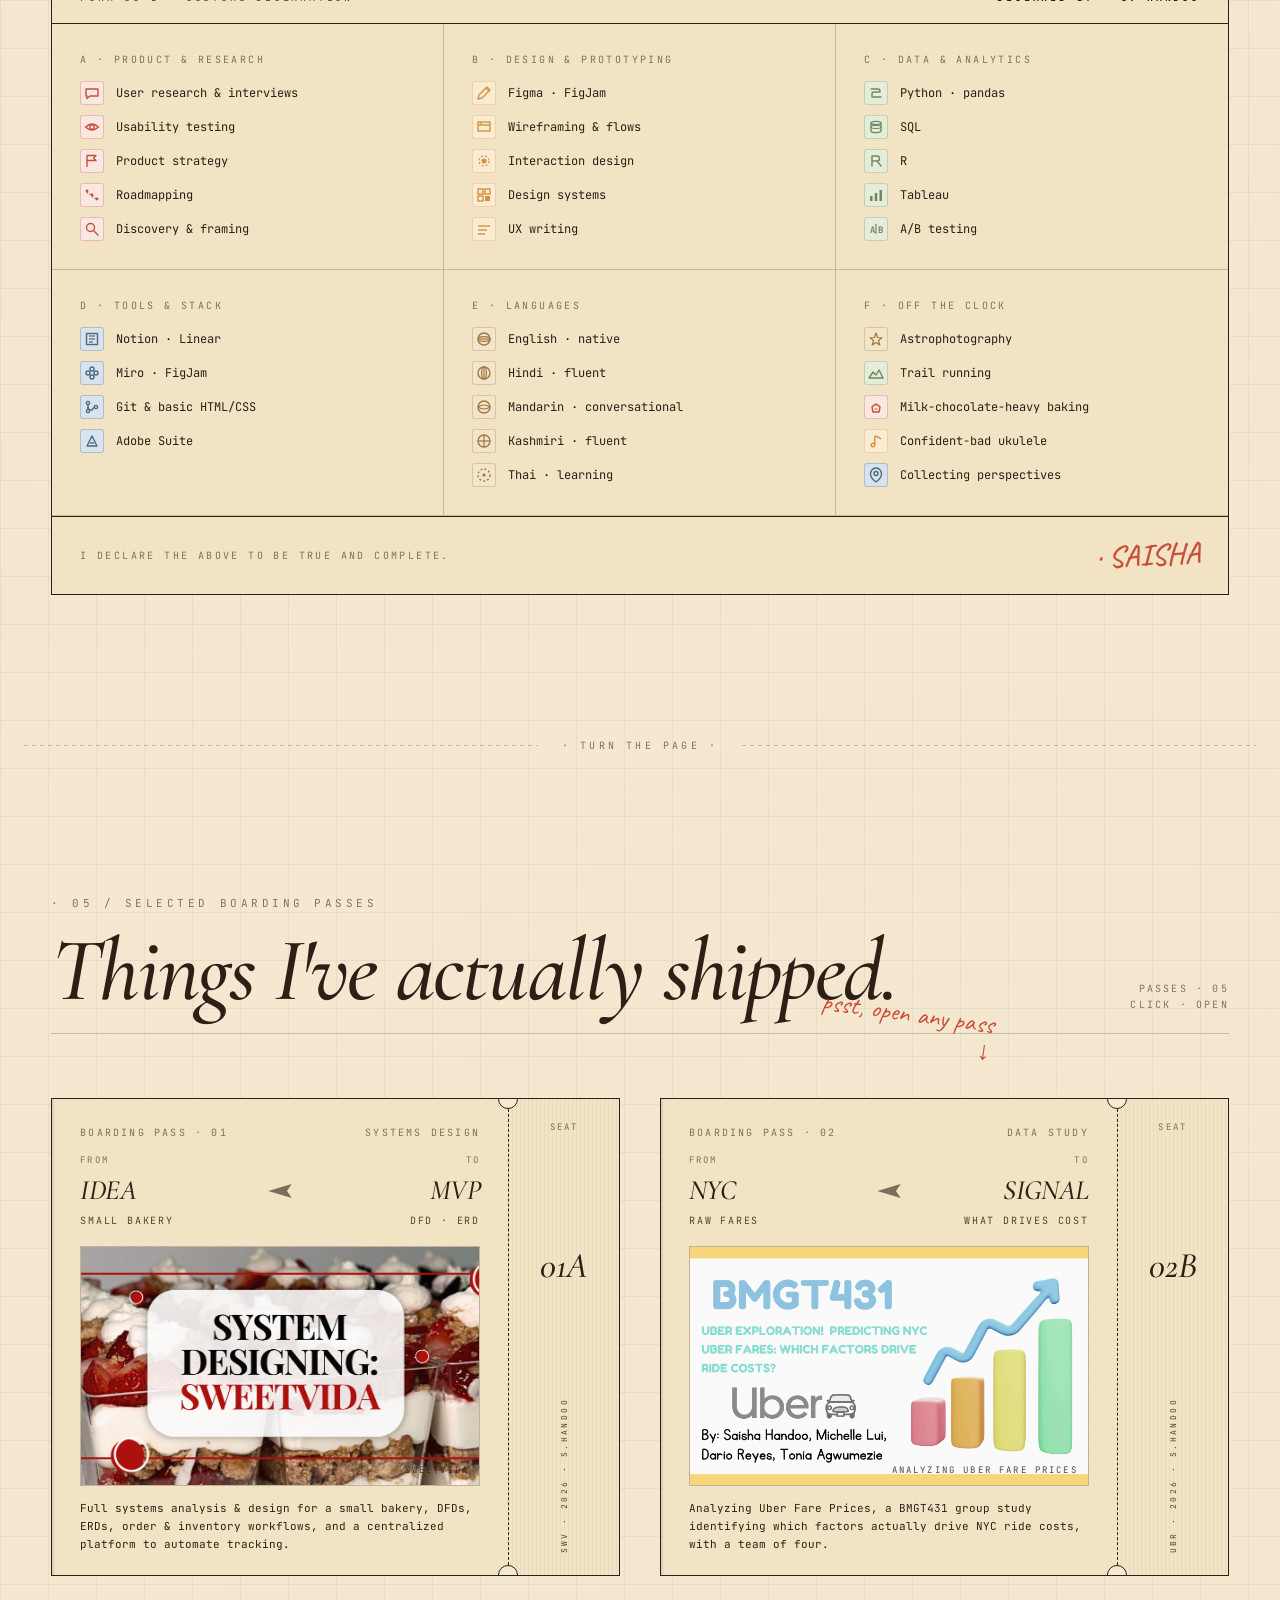
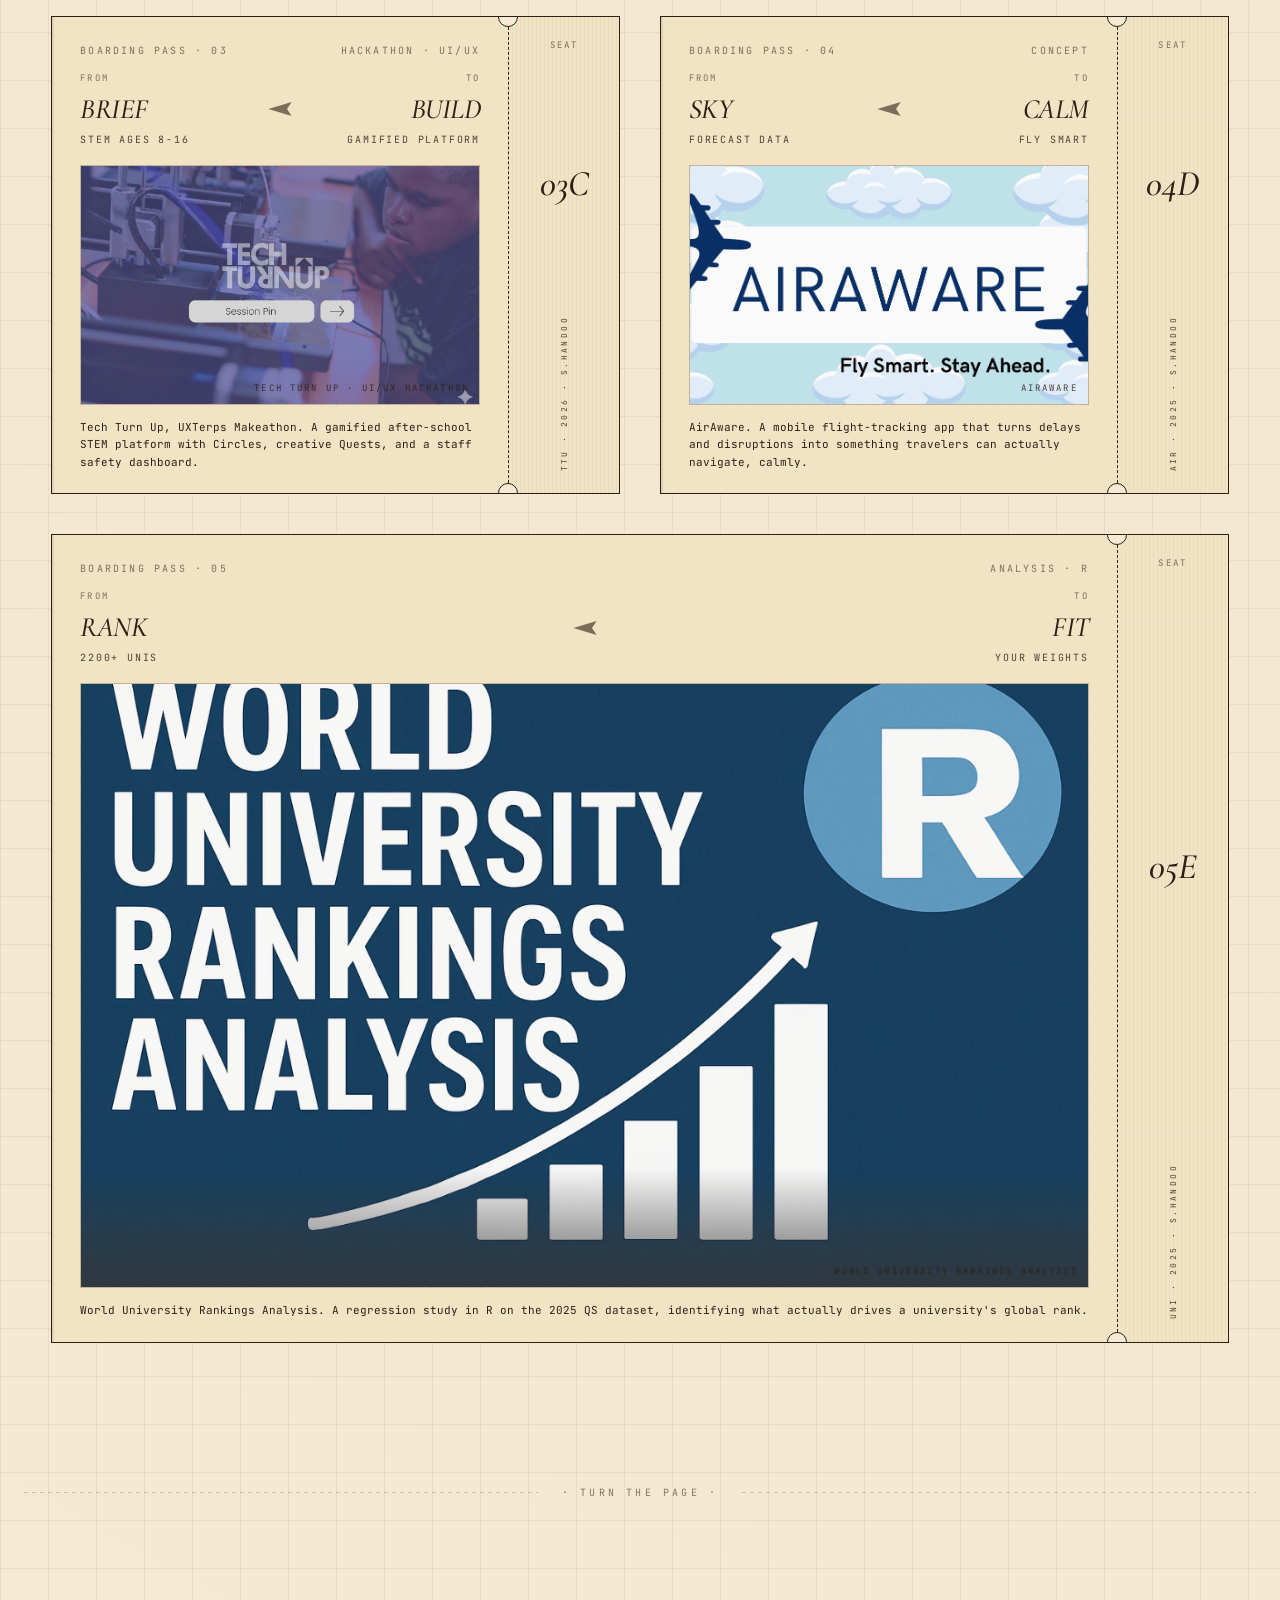
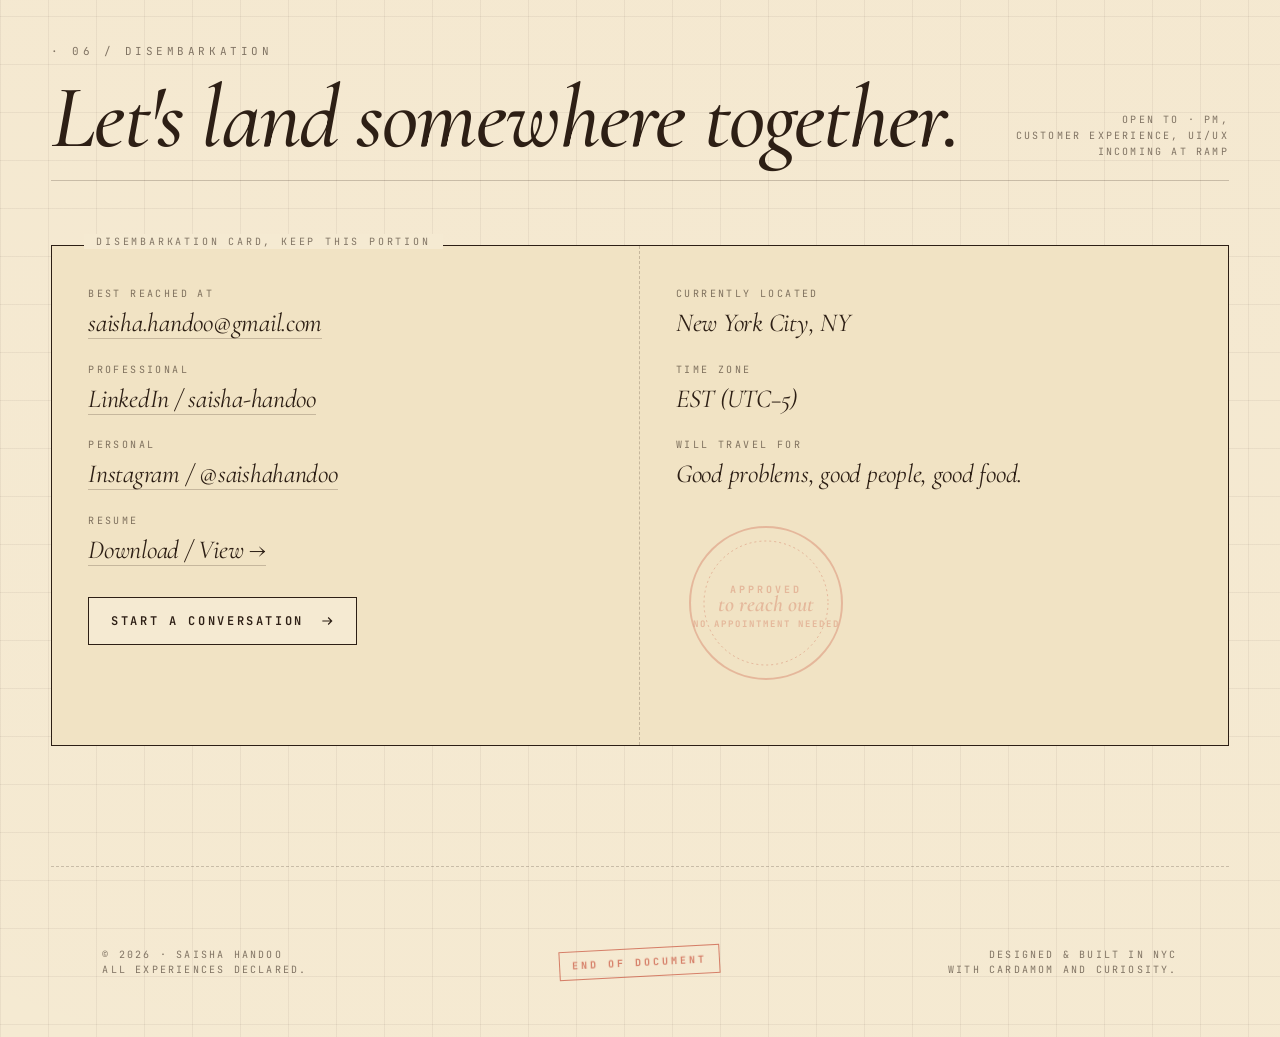
==== commit fa2835dc: "Update index.html" ====
--- a/index.html
+++ b/index.html
@@ -239,7 +239,7 @@
       <div class="label">Passport No.</div>
       <div class="value">089-234-NYC</div>
       <div class="label">Current Status</div>
-      <div class="value">Available</div>
+      <div class="value">Committed to Ramp</div>
       <div class="label">Doc Type</div>
       <div class="value">Designing My Way Into Product</div>
       <div class="label">Origin</div>
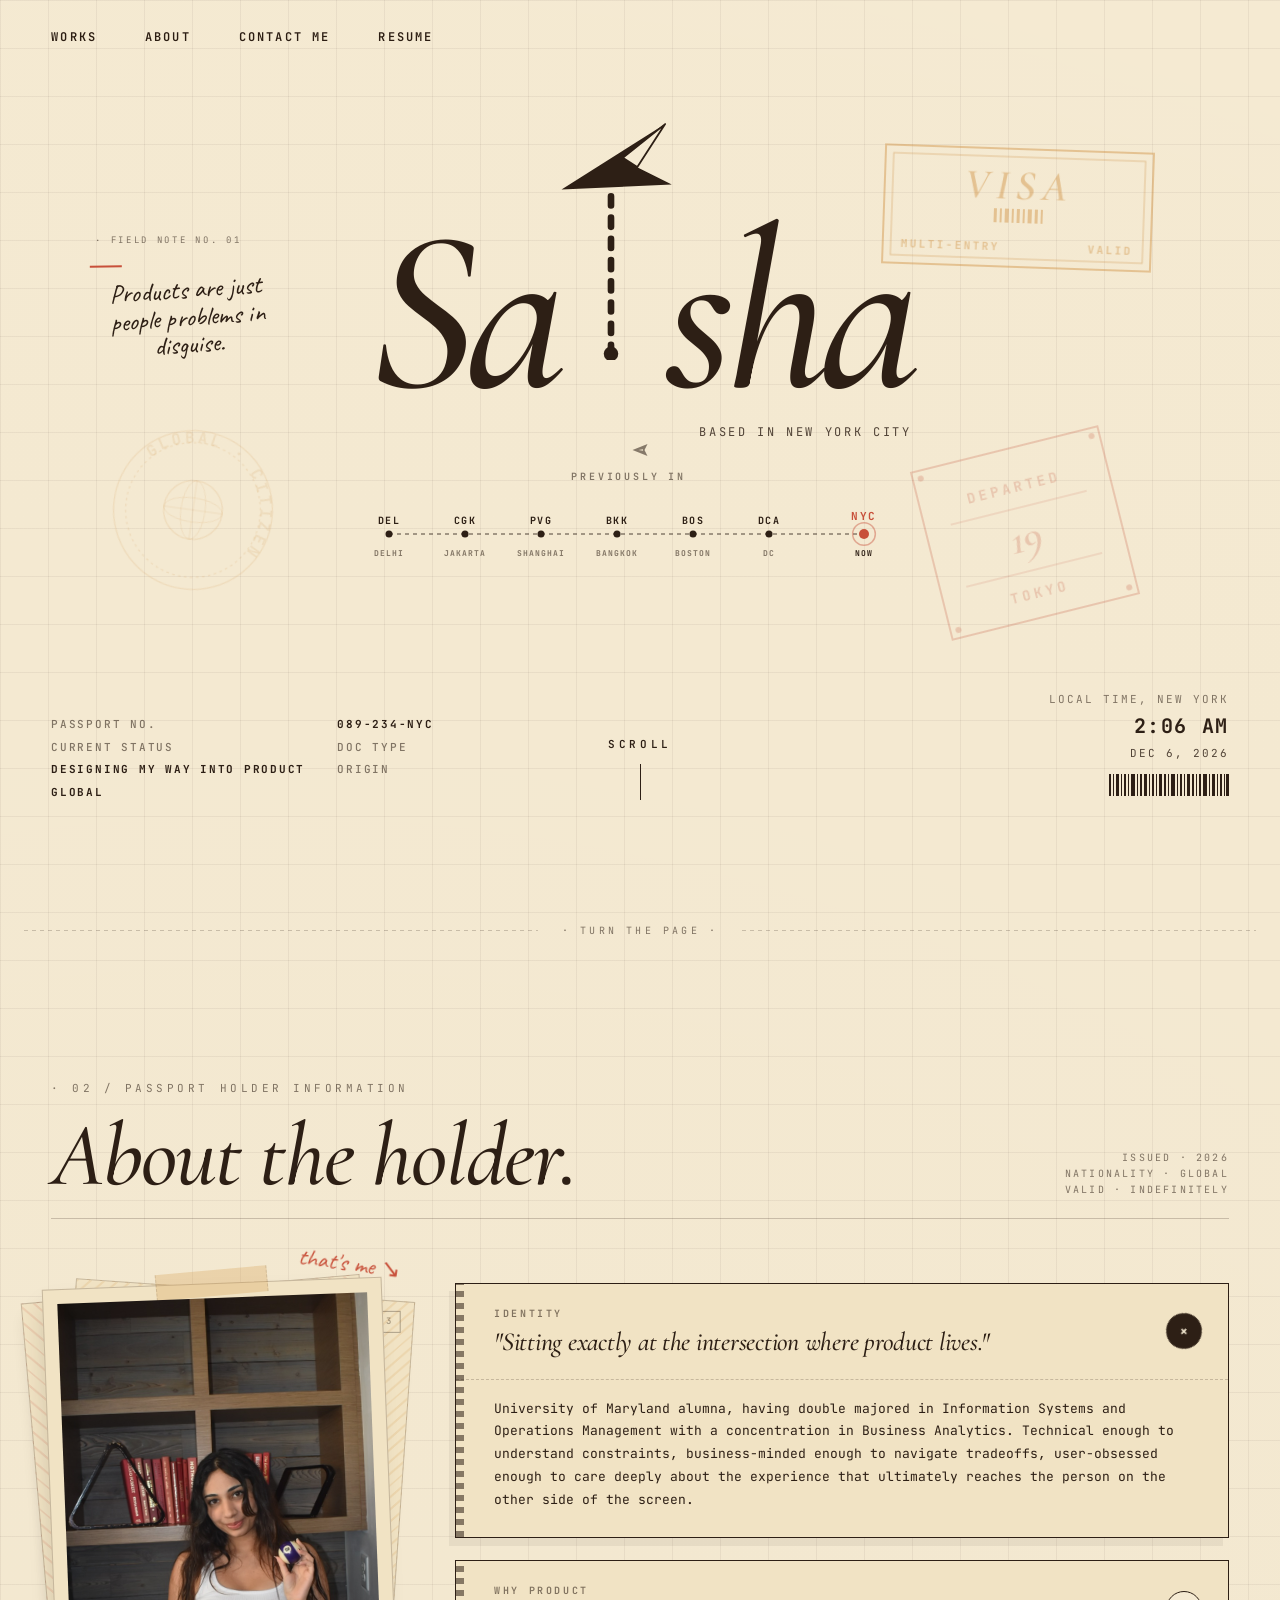
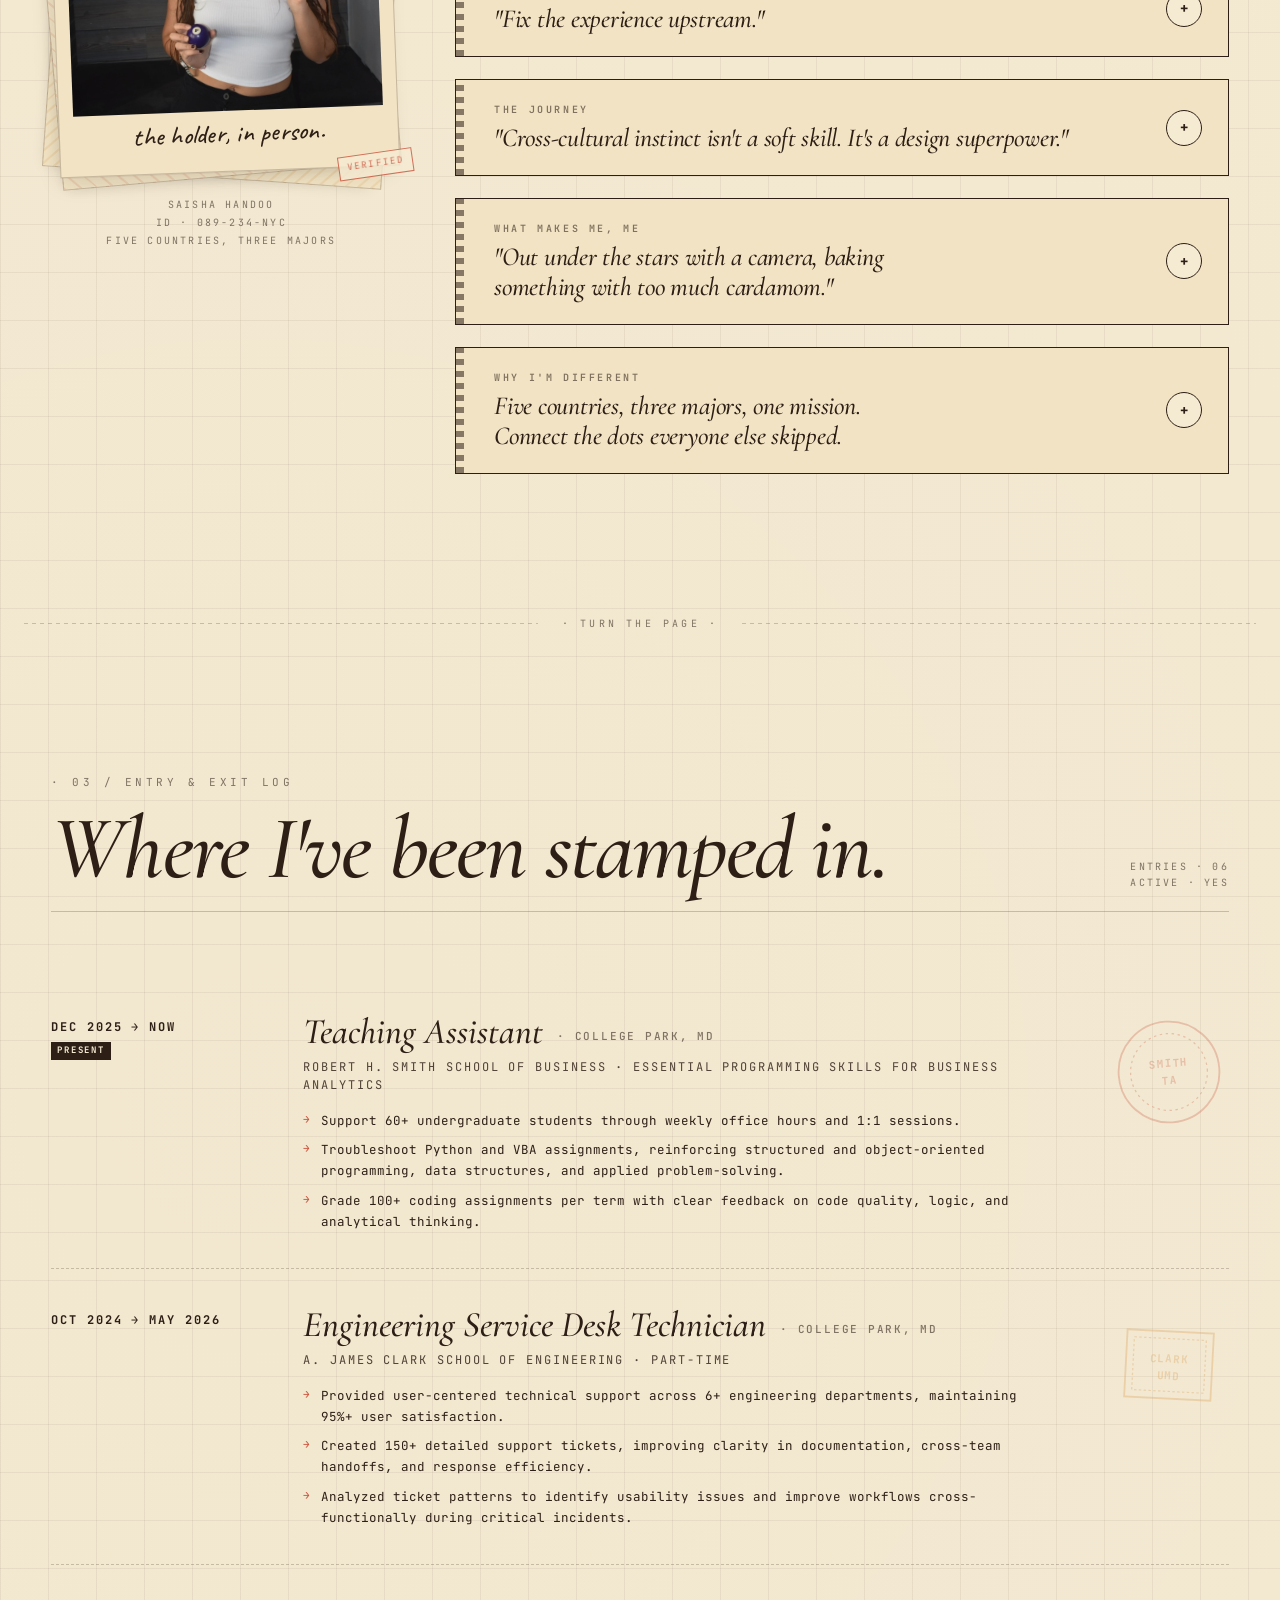
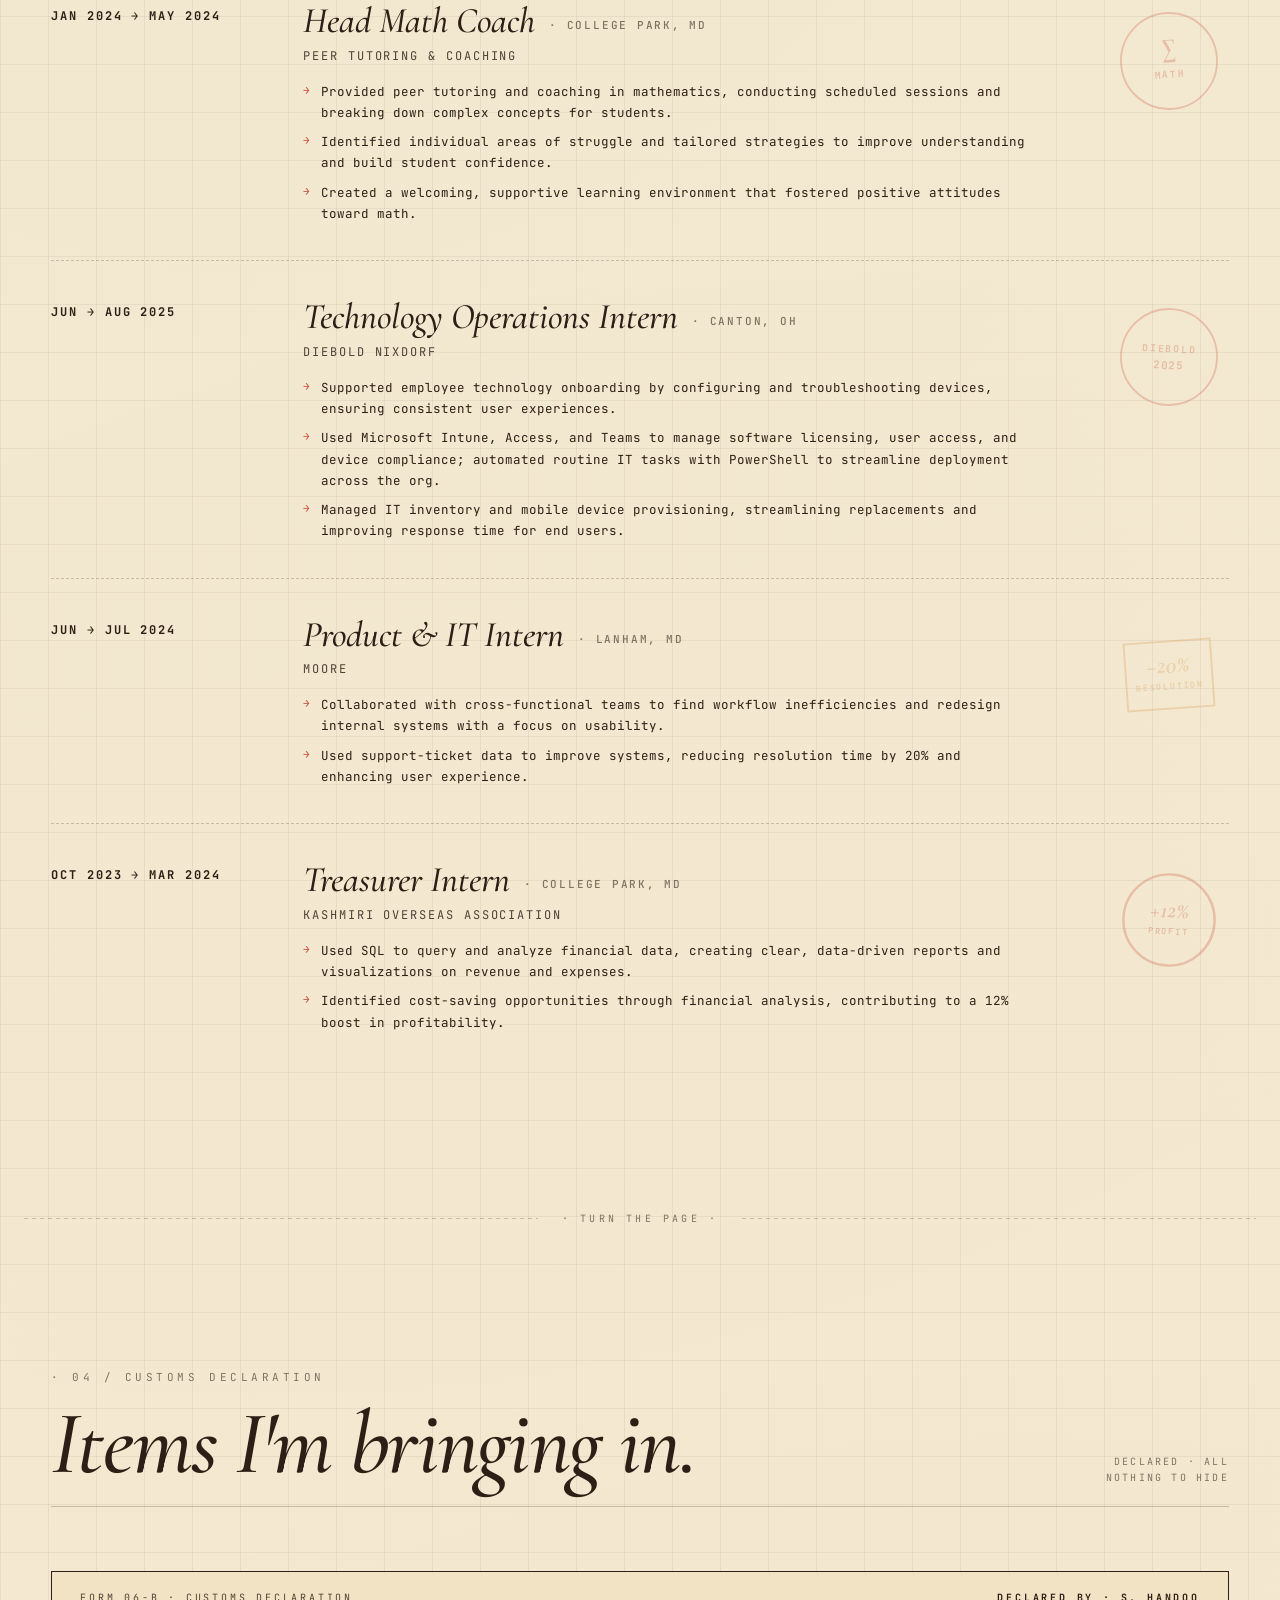
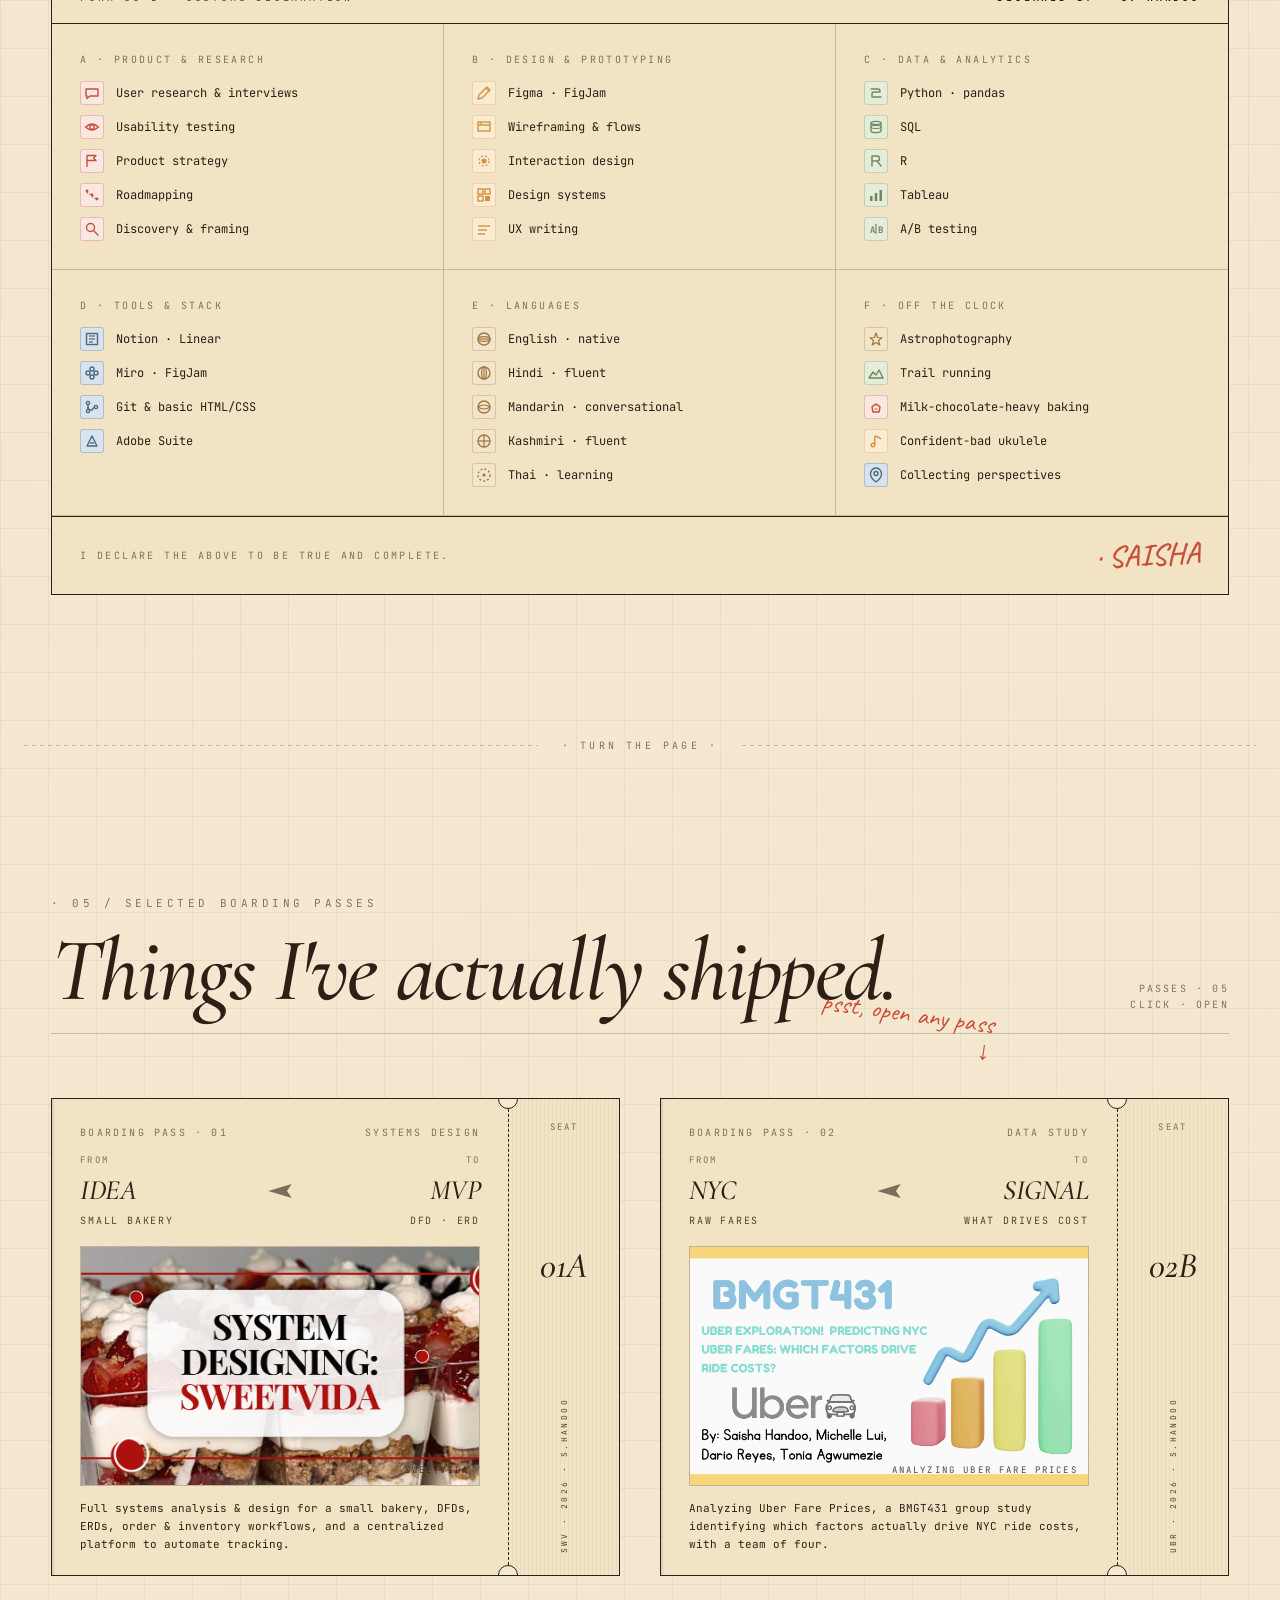
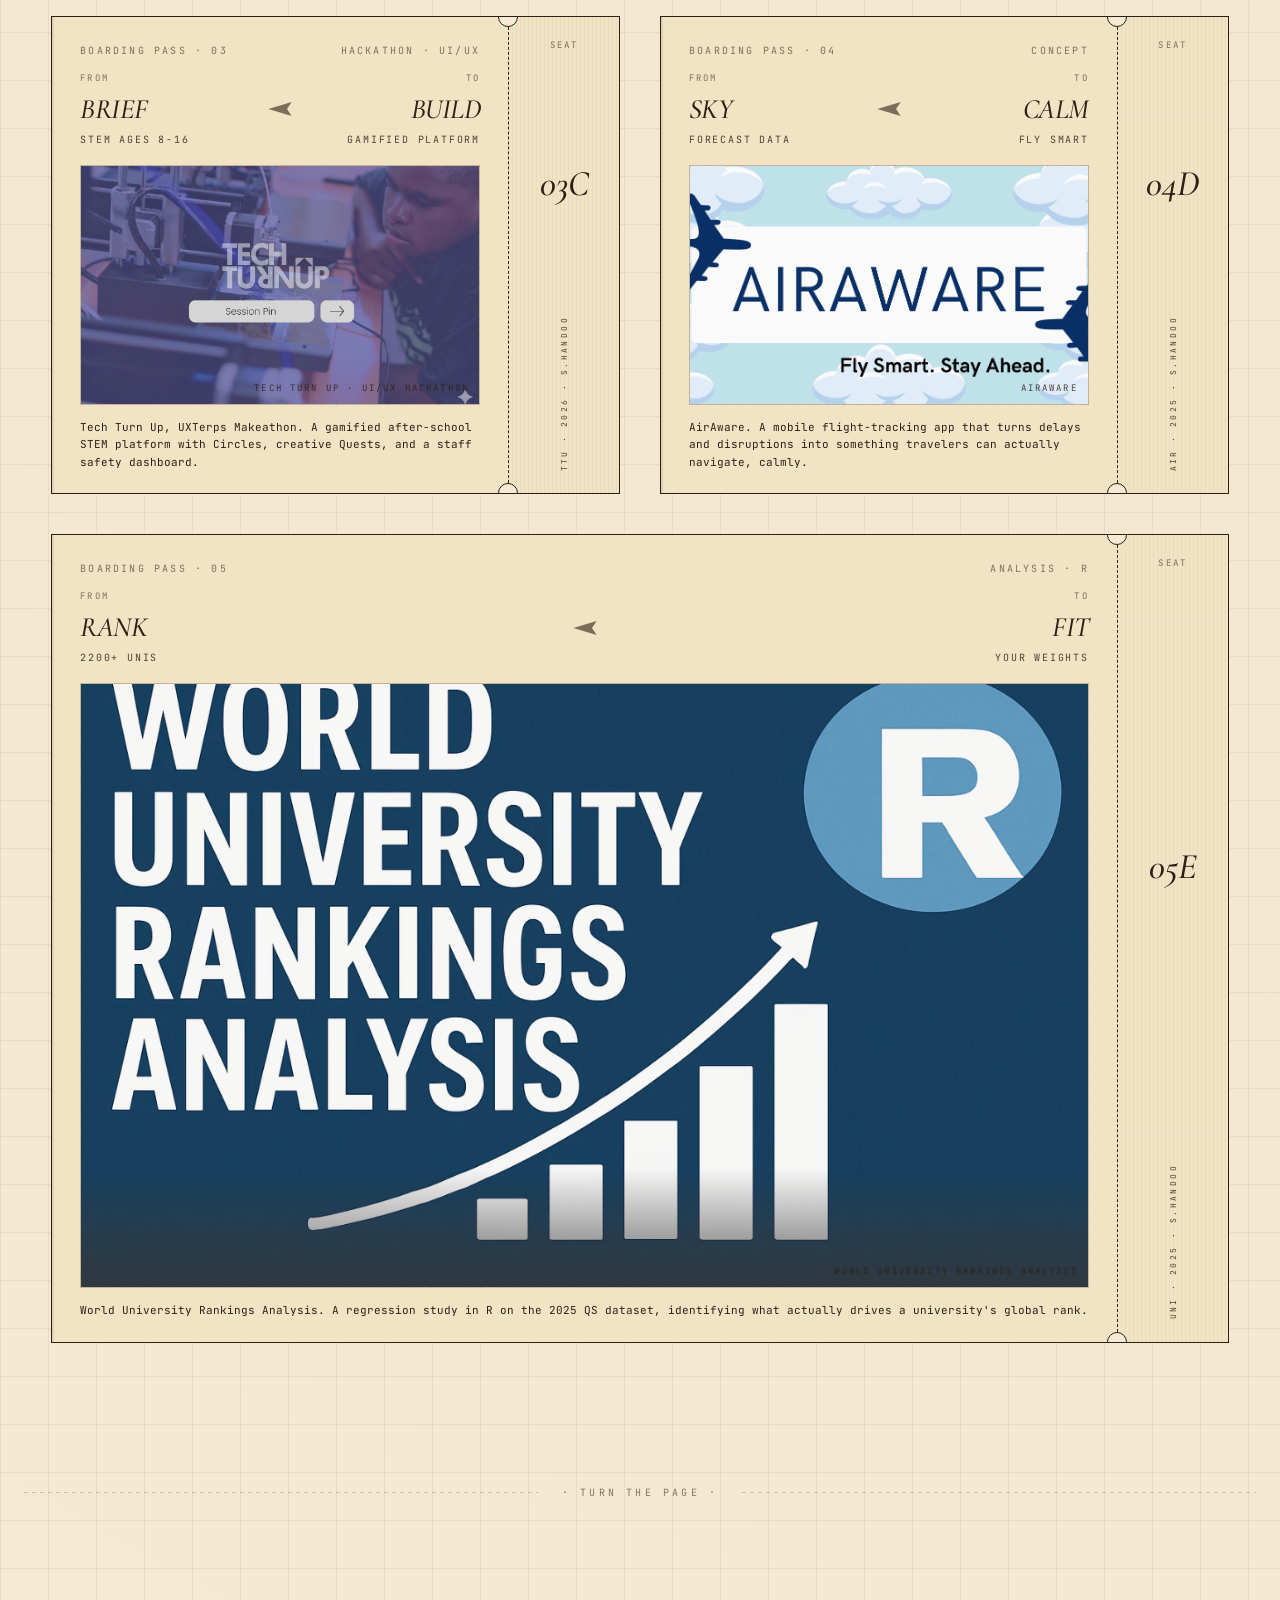
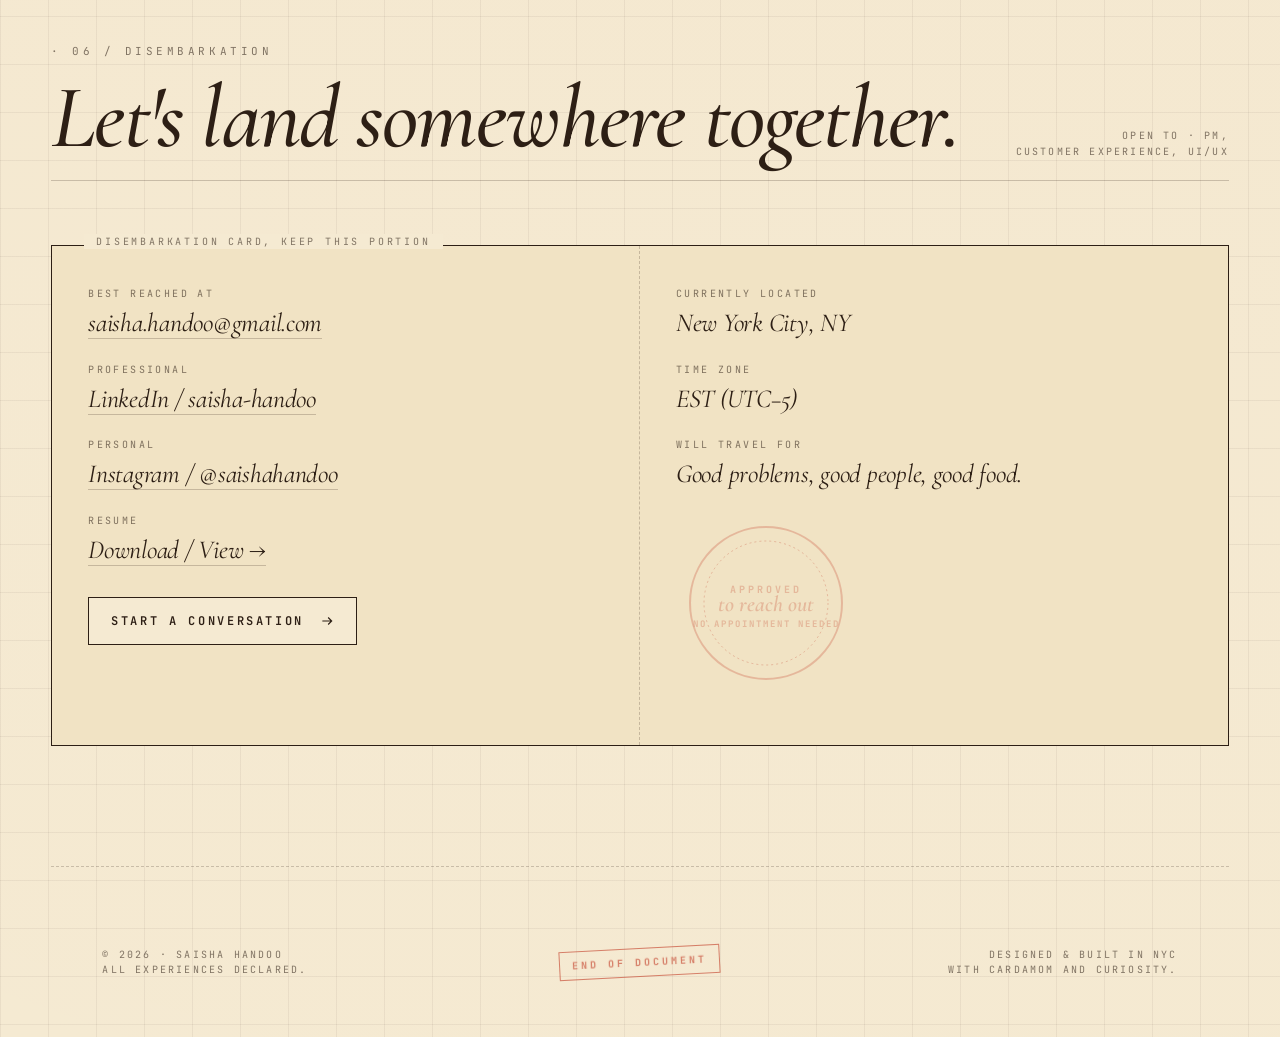
==== commit eeb6be6b: "Update index.html" ====
--- a/index.html
+++ b/index.html
@@ -239,7 +239,6 @@
       <div class="label">Passport No.</div>
       <div class="value">089-234-NYC</div>
       <div class="label">Current Status</div>
-      <div class="value">Committed to Ramp</div>
       <div class="label">Doc Type</div>
       <div class="value">Designing My Way Into Product</div>
       <div class="label">Origin</div>
@@ -941,7 +940,6 @@
     <div class="section-stamp">
       OPEN TO · PM,<br/>
       CUSTOMER EXPERIENCE, UI/UX<br/>
-      INCOMING AT RAMP
     </div>
   </div>
 
